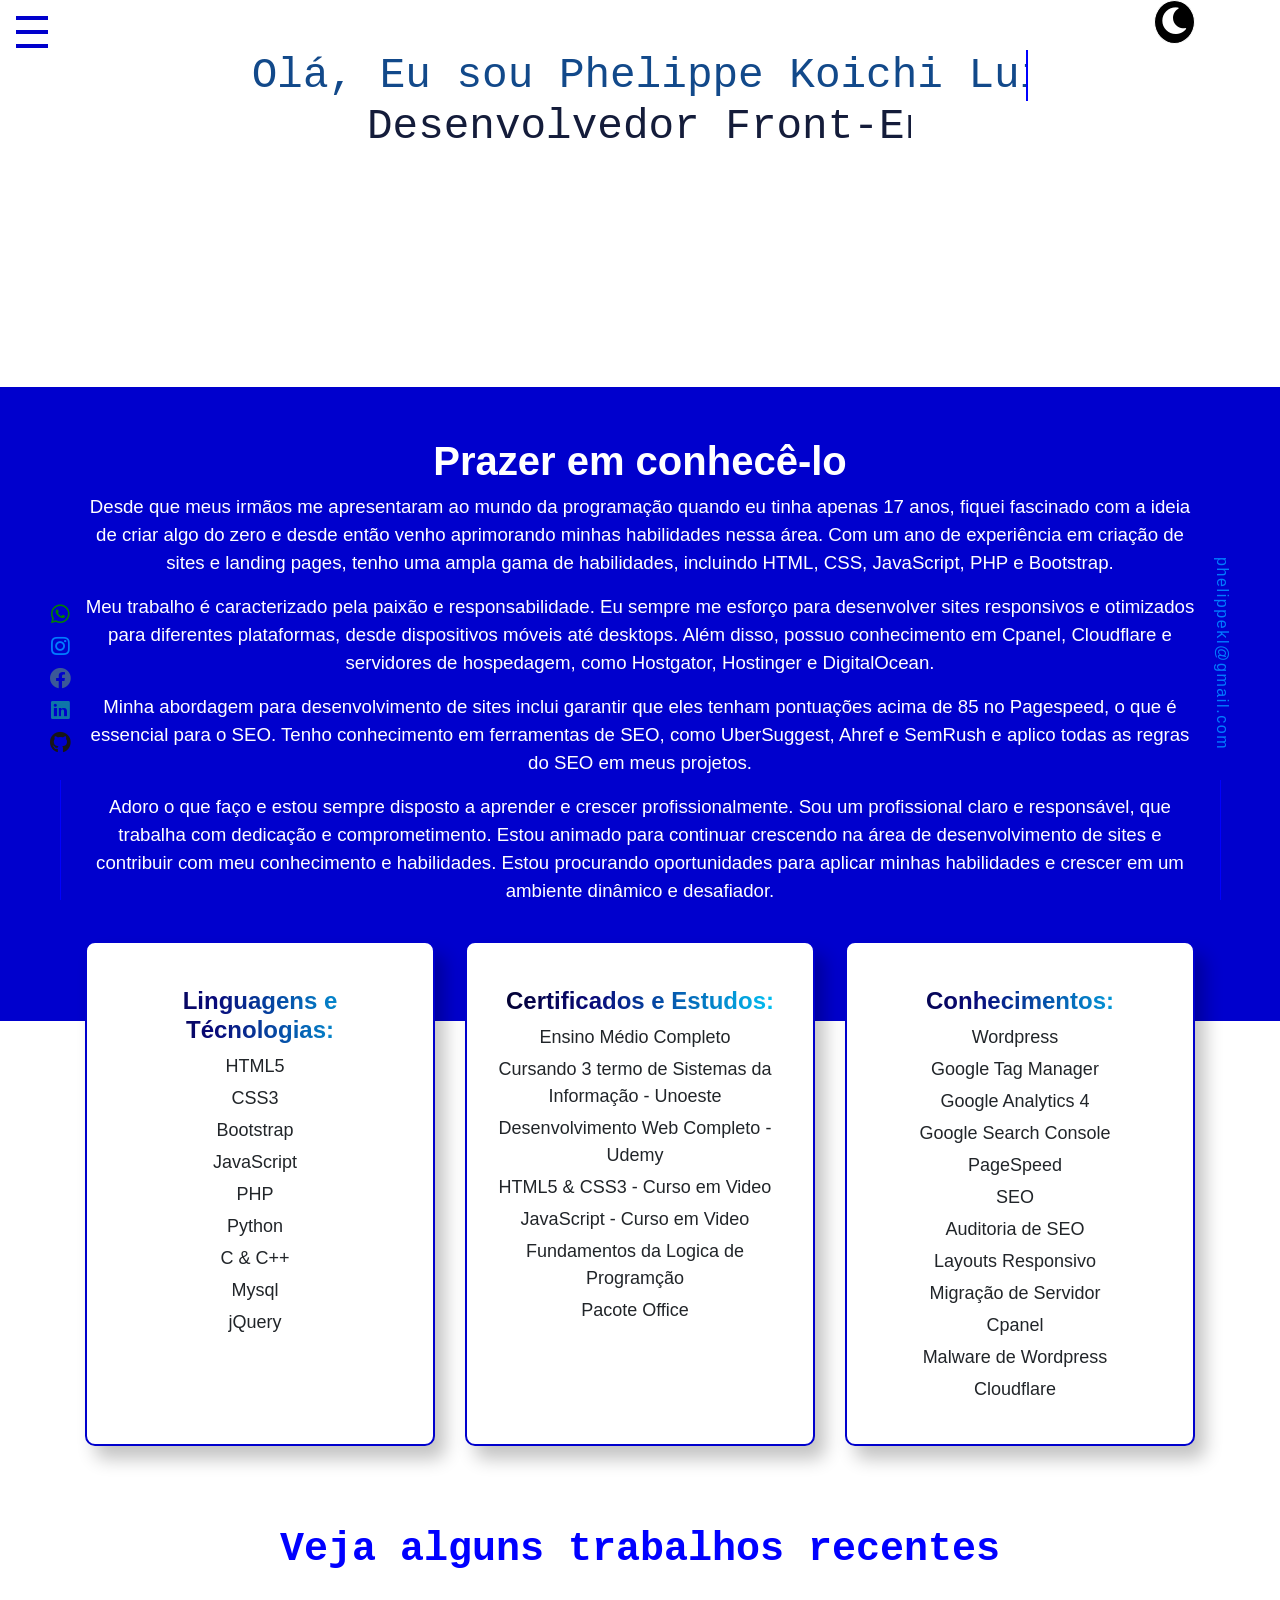
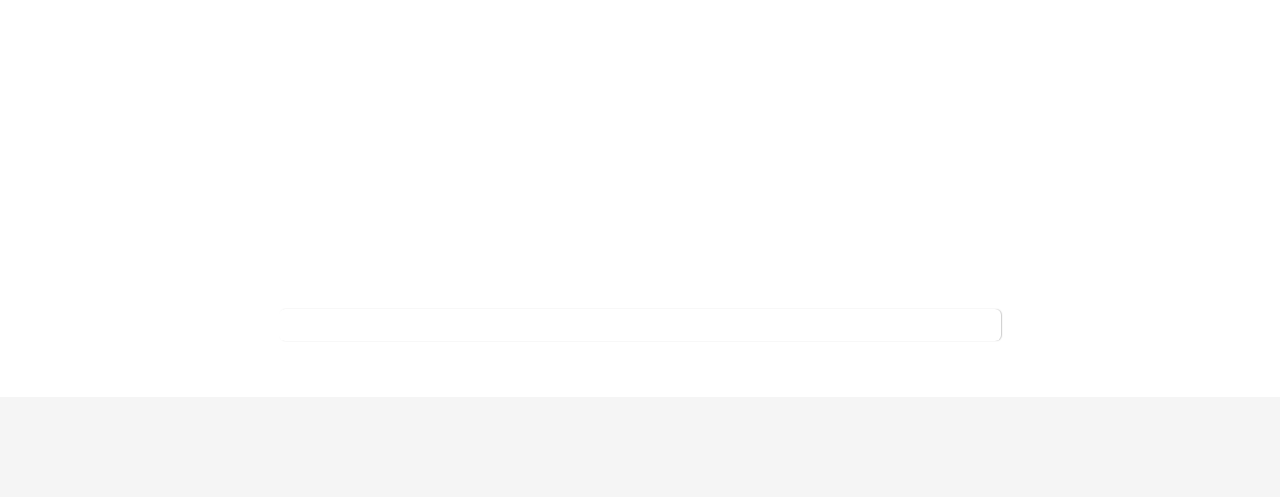
==== index.html @ 7093fbab "Update index.html" ====
<!DOCTYPE html>
<html lang="pt-br">
<head>

<!-- Google Tag Manager -->
<script>(function(w,d,s,l,i){w[l]=w[l]||[];w[l].push({'gtm.start':
new Date().getTime(),event:'gtm.js'});var f=d.getElementsByTagName(s)[0],
j=d.createElement(s),dl=l!='dataLayer'?'&l='+l:'';j.async=true;j.src=
'https://www.googletagmanager.com/gtm.js?id='+i+dl;f.parentNode.insertBefore(j,f);
})(window,document,'script','dataLayer','GTM-MFWNFBT');</script>
<!-- End Google Tag Manager -->
	
<meta charset="utf-8">
<meta http-equiv="X-UA-Compatible" content="IE=edge">
<meta name="viewport" content="width=device-width, initial-scale=1">
<meta name="theme-color" content="#000">
<meta name="msapplication-navbutton-color" content="#000">
<meta name="apple-mobile-web-app-capable" content="yes">
<meta name="apple-mobile-web-app-status-bar-style" content="black-translucent">
	



    <!-- The above 3 meta tags *must* come first in the head; any other head content must come *after* these tags -->
    <meta name="Phelippe Luisi " content="">

    <title>Phelippe Luisi - Dev Front End</title>

    <!-- Bootstrap CSS -->
    <link rel="stylesheet" href="https://stackpath.bootstrapcdn.com/bootstrap/4.5.2/css/bootstrap.min.css" integrity="sha384-JcKb8q3iqJ61gNV9KGb8thSsNjpSL0n8PARn9HuZOnIxN0hoP+VmmDGMN5t9UJ0Z" crossorigin="anonymous">

    
    <!-- CSS -->
	
    <link rel="stylesheet" type="text/css" href="/style.css">
    <link rel="stylesheet" href="https://use.fontawesome.com/releases/v5.3.1/css/all.css" integrity="sha384-mzrmE5qonljUremFsqc01SB46JvROS7bZs3IO2EmfFsd15uHvIt+Y8vEf7N7fWAU" crossorigin="anonymous">

    <link rel="stylesheet" href="https://fonts.google.com/specimen/Special+Elite?query=special+elite">

    <link href="https://unpkg.com/aos@2.3.1/dist/aos.css" rel="stylesheet">
    <script src="https://unpkg.com/aos@2.3.1/dist/aos.js"></script> 

	<style>
	.hubspot-link__container.sproket {
    color: red;
    }
    </style>
    
    
</head>

<body>
<!-- Google Tag Manager (noscript) -->
<noscript><iframe src="https://www.googletagmanager.com/ns.html?id=GTM-MFWNFBT"
height="0" width="0" style="display:none;visibility:hidden"></iframe></noscript>
<!-- End Google Tag Manager (noscript) -->
	
	
    <header>
		
		    <input type="checkbox" id="navcheck" role="button" title="menu">
			<label for="navcheck" aria-hidden="true" title="menu">
				<span class="burger">
					<span class="bar">
						<span class="visuallyhidden"></span>
					</span>
				</span>
			</label>
			<nav id="menu">
				<a href="#inicio">Início</a>
				<a href="#sobre">Sobre</a>
				<a href="#Portfolio">Portfólio</a>
				<a href="#contato">Contato</a>
			</nav>

		
		
		<div class="cta-fixo-left d-block esconde-mobile">
        <ul class="icones-fixo-left esconde-mobile">
          <li><a href="https://api.whatsapp.com/send/?phone=5518991172271&text=Ol%C3%A1%2C+tenho+interesse+em+saber+mais+sobre+o+seu+servi%C3%A7o.&type=phone_number&app_absent=0" target="_blank"><i class="fab fa-whatsapp i-wpp"></i></a></li>
          <li> <a href="https://www.instagram.com/phelippeluisi/?hl=bg" target="_blank"><i class="fab fa-instagram i-instagram"></i></a> </li>
          <li> <a href="https://www.facebook.com/phelippe.luisi?comment_id=Y29tbWVudDoxNTcwODMyMDE2MzMyNjEyXzE1NzQ3NTE1MDI2MDczMzA%3D&__tn__=R*F" target="_blank"><i class="fab fa-facebook i-facebook"></i></a> </li>
          <li> <a href="https://www.linkedin.com/in/phelippe-k-luisi-5303591b9/" target="_blank" ><i class="fab fa-linkedin i-linkedin "></i></a> </li>
          <li> <a href="https://github.com/PhelippeLuisi" target="_blank"><i class="fab fa-github i-github"></i></a> </li>
        </ul>
      </div>
  
      <div orientation="right" class="email-right esconde-mobile">
        <div class="email-right-fixo esconde-mobile">
          <a href="mailto:phelippekl@gmail.com/">phelippekl@gmail.com</a>
        </div>
      </div> 
  
  
      <div class="container">
        <button onclick="darkMode()" class="esconde-1 botao-dark"> <i class="fas fa-moon"></i></button>
        <button onclick="darkMode()" class="esconde-2 botao-white"> <i class="fas fa-sun"></i></button>
      </div>
      <script>
        function darkMode() {
          var element = document.body;
          element.classList.toggle("dark-mode");
        }
      </script>         
    </header>

    <div class="container-fluid bg-white-phelippe" id="inicio">
        <div class="container">
          <div class="row">
            <div class="col-md-12 col-12" data-aos="fade-left">
              <h1 class="line typing-animation">Olá, Eu sou <br class="d-block d-md-none d-lg-none d-xl-none "> Phelippe Koichi Luisi</h1> 
              <h1 class="line2 typing-animation2">Desenvolvedor Front-End</h1>
  
              <img src="http://phelippeluisi.epizy.com/wp-content/themes/portfolio/img/perfil.jpg" class="img-fluid centraliza perfil" alt="">
  
              <img src="http://phelippeluisi.epizy.com/wp-content/themes/portfolio/img/giphy2.gif" class="img-fluid centraliza esconde-1" alt="">
  
              <div class="centraliza"><img src="http://phelippeluisi.epizy.com/wp-content/uploads/2023/03/Camada-1.gif" class="img-fluid centraliza esconde-2 img-gif2" alt=""></div>
            </div>
          </div>
        </div>
      </div>
  
      
  
  
  
      <div class="container-fluid bg-sobre-mim" >
        <div class="container">
          <div class="row">
            <div class="col-md-12 col-12 centraliza" data-aos="fade-right">
              <h2 id="sobre">Prazer em conhecê-lo</h2>
  
            <!--<p>Comecei a me interessar pelo mundo dmargin-bottom-30a programação quando tinha apenas 17 anos, graças à influência dos meus irmãos. Desde então, venho aprimorando minhas habilidades e agora tenho um ano de experiência na criação de sites e landing pages.</p>
  
              <p>Minhas habilidades para desenvolver sites incluem HTML, CSS, JavaScript, PHP e Bootstrap, e meu trabalho é caracterizado pela paixão e responsabilidade. Sempre me esforço para desenvolver sites com responsividade para diversas plataformas, desde dispositivos móveis até desktops.</p>
  
              <p>Adoro o que faço e estou sempre disposto a aprender e crescer profissionalmente. Sou um profissional claro e responsável, que trabalha com dedicação e comprometimento. Estou animado para continuar crescendo na área de desenvolvimento de sites e contribuir com meu conhecimento e habilidades.</p> -->
  
              <p>Desde que meus irmãos me apresentaram ao mundo da programação quando eu tinha apenas 17 anos, fiquei fascinado com a ideia de criar algo do zero e desde então venho aprimorando minhas habilidades nessa área. Com um ano de experiência em criação de sites e landing pages, tenho uma ampla gama de habilidades, incluindo HTML, CSS, JavaScript, PHP e Bootstrap.
              </p>
  
              <p>Meu trabalho é caracterizado pela paixão e responsabilidade. Eu sempre me esforço para desenvolver sites responsivos e otimizados para diferentes plataformas, desde dispositivos móveis até desktops. Além disso, possuo conhecimento em Cpanel, Cloudflare e servidores de hospedagem, como Hostgator, Hostinger e DigitalOcean.</p>
  
              <p>Minha abordagem para desenvolvimento de sites inclui garantir que eles tenham pontuações acima de 85 no Pagespeed, o que é essencial para o SEO. Tenho conhecimento em ferramentas de SEO, como UberSuggest, Ahref e SemRush e aplico todas as regras do SEO em meus projetos.</p>
  
              <p>Adoro o que faço e estou sempre disposto a aprender e crescer profissionalmente. Sou um profissional claro e responsável, que trabalha com dedicação e comprometimento. Estou animado para continuar crescendo na área de desenvolvimento de sites e contribuir com meu conhecimento e habilidades. Estou procurando oportunidades para aplicar minhas habilidades e crescer em um ambiente dinâmico e desafiador.</p>
            </div>
          </div>
        </div>
      </div>
  
      <div class="container-fluid" style="margin-top: -80px;">
        <div class="container">
          <div class="row">
  
            
            <div class="col-lg-4 col-12 margin-bottom-30">
              <div class="borda-especialidades centraliza" data-aos="fade-right">
  
                <img src="http://phelippeluisi.epizy.com/wp-content/themes/portfolio/img/icone-programcao.png" class="img-fluid" alt="">
  
                <h4>Linguagens e Técnologias:</h4>
  
                <ul>
                  <li>HTML5</li>
                  <li>CSS3</li>
                  <li>Bootstrap</li>
                  <li>JavaScript </li>
                  <li>PHP</li>
                  <li>Python</li>
                  <li>C & C++</li>
                  <li>Mysql </li>
                  <li>jQuery</li>
                </ul>
              </div>
            </div>
  
            <div class="col-lg-4 col-12  margin-bottom-30">
              <div class="borda-especialidades centraliza" data-aos="fade-down">
  
                <img src="http://phelippeluisi.epizy.com/wp-content/themes/portfolio/img/diploma.png" class="img-fluid" alt="">
  
                <h4>Certificados e Estudos:</h4>
  
                <ul>
                  <li>Ensino Médio Completo</li>
                  <li>Cursando 3 termo de Sistemas da Informação - Unoeste</li>
                  <li>Desenvolvimento Web Completo - Udemy </li>
                  <li>HTML5 & CSS3 - Curso em Video</li>
                  <li>JavaScript - Curso em Video</li>
                  <li>Fundamentos da Logica de Programção</li>
                  <li>Pacote Office</li>
                </ul>
              </div>
            </div>
  
            <div class="col-lg-4 col-12 margin-bottom-30">
              <div class="borda-especialidades centraliza" data-aos="fade-left">
  
                <img src="http://phelippeluisi.epizy.com/wp-content/themes/portfolio/img/icone-seo.png" class="img-fluid" alt="">
  
                <h4>Conhecimentos:</h4>
  
                <ul>
                  <li>Wordpress</li>
                  <li>Google Tag Manager</li>
                  <li>Google Analytics 4</li>
                  <li>Google Search Console</li>
                  <li>PageSpeed</li>
                  <li>SEO</li>
                  <li>Auditoria de SEO</li>
                  <li>Layouts Responsivo </li>
                  <li>Migração de Servidor</li>
                  <li>Cpanel</li>
                  <li>Malware de Wordpress</li>
                  <li>Cloudflare</li>
                </ul>
              </div>
            </div>
  
          </div>
        </div>
      </div>
  
      <div class="container-fluid bg-portifolio" style="margin-top: 80px;">
        <div class="container">
          <div class="row bg-portifolio-img" data-aos="fade-left">
            <div class="col-md-12 col-12">
              <h2 data-aos="fade-down" id="Portfolio">Veja alguns trabalhos recentes</h2>
            </div>
  
           <div class="col-lg-4 col-12">
              <a href="https://clinicagadugivacinacao.com.br/" target="__blank"><img src="http://phelippeluisi.epizy.com/wp-content/themes/portfolio/img/site-gadugi.png" class="img-fluid centraliza img1" alt=""></a>
            </div> 
  
            <div class="col-lg-4 col-12">
              <a href="https://homologacao.dracarolinabonini.com.br/" target="_blank"><img src="http://phelippeluisi.epizy.com/wp-content/themes/portfolio/img/dra-carolina.png" class="img-fluid centraliza img2" alt=""></a>
            </div>
  
            <div class="col-lg-4 col-12">
              <a href="http://catarata.olhosnovaandradina.com.br/" target="_blank"><img src="http://phelippeluisi.epizy.com/wp-content/themes/portfolio/img/dr-daniel.png" class="img-fluid centraliza img3" alt=""></a>
            </div>
  
            <div class="col-lg-4 col-12">
              <a href="http://drmatheusvieira.com.br/" target="_blank"><img src="http://phelippeluisi.epizy.com/wp-content/themes/portfolio/img/dr-matheus.png" class="img-fluid centraliza img4" alt=""></a>
            </div>
  
            <div class="col-lg-4 col-12">
              <a href="https://lp.drraelmatimoto.com.br/" target="_blank"><img src="http://phelippeluisi.epizy.com/wp-content/themes/portfolio/img/lp-dr-rael.png" class="img-fluid centraliza img5" alt=""></a>
            </div>
  
            <div class="col-lg-4 col-12">
              <a href="https://ansiedade.artesasdaalma.med.br/" target="_blank"><img src="http://phelippeluisi.epizy.com/wp-content/themes/portfolio/img/ansiedade-lp.png" class="img-fluid centraliza img6" alt=""></a>
            </div>
  
            <div class="col-lg-4 col-12">
              <a href="https://legcare.com.br/" target="_blank"><img src="http://phelippeluisi.epizy.com/wp-content/themes/portfolio/img/legcare.png" class="img-fluid centraliza img7" alt=""></a>
            </div>
  
            <div class="col-lg-4 col-12">
              <a href="https://drnicollas.com/" target="_blank"><img src="http://phelippeluisi.epizy.com/wp-content/themes/portfolio/img/dr-nicollas.png" class="img-fluid centraliza img8" alt=""></a>
            </div>
  
            <div class="col-lg-4 col-12">
              <a href="https://wta3.com.br/" target="_blank"><img src="http://phelippeluisi.epizy.com/wp-content/themes/portfolio/img/wta3-pagina-sp.png" class="img-fluid centraliza img8" alt=""></a>
            </div>
  
          </div>
        </div>
      </div>
  
      <div class="container-fluid bg-formulario">
        <div class="container-lg">
          <div class="row">
  
            <div class="col-md-12 col-12 centraliza" data-aos="fade-down">
              <h2 id="contato">Ficou interessado? <br> Entre em Contato Comigo</h2>
            </div>
  
            <div class="col-md-12 col-12">
        
                <div class="formularioContato" id="contato">
                
                 <!-- <form action="#" method="post" enctype="multipart/form-data" data-aos="fade-right">
                      <label>
                          <span><i class="icon icon-user-1"></i> Nome</span>
                          <input type="text" name="nome" required="">
                      </label>
                      
                      <label>
                          <span><i class="icon icon-email"></i> E-mail</span>
                          <input type="text" name="email" class="fade_8S">
                      </label>
                      <label>
                          <span><i class="icon icon-flag"></i> Assunto</span>
                          <input type="text" name="assunto" required="">
                      </label>
                      
                      <label>
                          <span><i class="icon icon-comment"></i> Mensagem</span>
                           <textarea name="mensagem" rows="3" required=""></textarea> 
                      </label>
                     
                      <input type="hidden" name="acao" value="enviar" />
                      <button class="btn-envia" title="Enviar"><b class="icon icon-paper-plane-o"> <a href="/web/obrigado.html" style="color: white;text-decoration: none;">Enviar</a></b></button>
                  
                  </form> -->
  
                      <script charset="utf-8" type="text/javascript" src="//js.hsforms.net/forms/embed/v2.js"></script>
                      <script>
                        hbspt.forms.create({
                          region: "na1",
                          portalId: "24368531",
                          formId: "3f8349c0-5444-46e2-b7a1-69a9192b1aa2"
                        });
                      </script>
              </div><!--Formulario Contato-->
            </div>
  
          </div>
        </div>
      </div>

      <footer>
        <div class="container-fluid bg-rodape">
          <div class="container">
            <div class="row" data-aos="fade-down"> 
  
              <div class="col-mdlg-12 col-12 centraliza">
                <img src="http://phelippeluisi.epizy.com/wp-content/themes/portfolio/img/programador.png" class="img-fluid" alt="">
  
                <hr>
              </div>
  
              <div class="col-lg-6 col-12">
                <h4>© Phelippe Koichi Luisi</h4>
              </div>
  
              <div class="col-lg-6 col-12">
                <a href="https://api.whatsapp.com/send/?phone=5518991172271&text=Ol%C3%A1%2C+tenho+interesse+em+saber+mais+sobre+o+seu+servi%C3%A7o.&type=phone_number&app_absent=0" class="" target="_blank"><i class="fab fa-whatsapp i-wpp"></i></a>
                <a href="https://www.instagram.com/phelippeluisi/?hl=bg" target="_blank"><i class="fab fa-instagram i-insta"></i></a>
               <a href="https://www.facebook.com/phelippe.luisi?comment_id=Y29tbWVudDoxNTcwODMyMDE2MzMyNjEyXzE1NzQ3NTE1MDI2MDczMzA%3D&__tn__=R*F" target="_blank"><i class="fab fa-facebook i-facebook"></i></a>		
                  <a href="https://www.linkedin.com/in/phelippe-k-luisi-5303591b9/" target="_blank" ><i class="fab fa-linkedin i-linkedin"></i></a>
                <a href="https://github.com/PhelippeLuisi" target="_blank"><i class="fab fa-github i-github"></i></a>
                <a href="mailto:phelippekl@gmail.com" target="_blank"><i class="fa fa-envelope i-email"></i></a>
              </div>
  
            </div>
          </div>
        </div>
      </footer>
  
  
      <script>
        AOS.init({
        duration: 1800
        });
      </script>
      
  
    <!-- JavaScript (Opcional) -->
    <!-- jQuery primeiro, depois Popper.js, depois Bootstrap JS -->
    <script
      src="https://code.jquery.com/jquery-3.3.1.slim.min.js"
      integrity="sha384-q8i/X+965DzO0rT7abK41JStQIAqVgRVzpbzo5smXKp4YfRvH+8abtTE1Pi6jizo"
      crossorigin="anonymous"
    ></script>
    <script
      src="https://cdnjs.cloudflare.com/ajax/libs/popper.js/1.14.3/umd/popper.min.js"
      integrity="sha384-ZMP7rVo3mIykV+2+9J3UJ46jBk  0WLaUAdn689aCwoqbBJiSnjAK/l8WvCWPIPm49"
      crossorigin="anonymous"
    ></script>
    <script
      src="https://stackpath.bootstrapcdn.com/bootstrap/4.1.3/js/bootstrap.min.js"
      integrity="sha384-ChfqqxuZUCnJSK3+MXmPNIyE6ZbWh2IMqE241rYiqJxyMiZ6OW/JmZQ5stwEULTy"
      crossorigin="anonymous"
    ></script>
  
  </body>
  </html>
---- style.css ----
img[src*="https://cdn.000webhost.com/000webhost/logo/footer-powered-by-000webhost-white2.png"]{display: none; visibility: hidden;}

.hubspot-link{
	display: none;
}

.i-wpp
{
	color: green;
}

.i-email
{
	color: #db4a39;
}

.i-insta
{
	color: 	#E1306C;
}

.i-facebook
{
	color: #3b5998;
}

.i-linkedin
{
	color: #0e76a8;
}

.i-github
{
	color:  #171515; 
}


html
{
    scroll-behavior: smooth;
	overflow-x: hidden;

}

html body
{
    scroll-behavior: smooth;
    overflow-x: hidden;
}


body::-webkit-scrollbar {
  width: 12px;
  height: 1px;              
}

body::-webkit-scrollbar-track {
  background: transparent;        
}

body::-webkit-scrollbar-thumb {
  background-color: #0000ff;    
  border-radius: 20px;       
  border: 3px solid #0000ff;  
  height: 10px;
}

.bg-white-phelippe
{
    padding-top: 50px;
}

.line
{

    color: #12498a;
    font-family: "Special Elite", monospace;
    font-size: 32pt;
    text-align: center;
    margin: 0 auto;
    border-right: 2px solid #0000ff;
    white-space: nowrap;
    overflow: hidden;
}

.typing-animation{
    animation: blinkCursor 500ms steps(40) infinite normal, typing 4s steps(40) 1s normal both;
}

@keyframes typing{
    from{
        width: 0%;
    }

    to{
        width: 18.2em;
    }
}

@keyframes blinkCursor{
    from{
        border-right-color: red;
    }

    to{
        border-right-color: #0000ff;
    }

}

.line2
{
    color: #141c3a;
    font-family: "Special Elite", monospace;
    font-size: 32pt;
    border-right: 2px solid white;
    text-align: center;
    margin: 0 auto;
    white-space: nowrap;
    overflow: hidden;
}

.typing-animation2{
    animation: blinkCursor2 500ms steps(40) infinite normal, typing2 4s steps(40) 5.5s normal both;
}

@keyframes typing2{
    from{
        width: 0;
    }

    to{
        width: 12.8em;
    }
}

@keyframes blinkCursor2{
    from{
        border-right: 1px solid red; 
    }

    to{
        border-width: 1px;
        border-right: solid blue;
    }

}

.centraliza
{
    text-align: center;
    justify-content: center;
    display: block;
    margin: 0 auto;
}

.perfil
{
    border-radius: 150px;
    height: 210px;
    margin-top: 25px;
}

.bg-sobre-mim
{
    background-color: #0000CD	;
    padding-top: 50px;
    padding-bottom: 100px;
}

.bg-sobre-mim h2
{
    color: white;
    font-weight: bold;
    font-size: 30pt;
}

.bg-sobre-mim p
{
    color: white;
    font-size: 14pt;
}

.borda-especialidades
{
    border: 2px solid #0000CD;
    box-shadow: rgba(0, 0, 0, 0.24) 10px 13px 18px;
    padding: 20px;
    background-color: white;
    border-radius: 10px;
    height: 100%;
}

.borda-especialidades img
{
    width: 110px;
}

.borda-especialidades h4
{
    font-size: 18pt;
    font-weight: bold;
    background: rgb(2,0,36);
background: linear-gradient(90deg, rgba(2,0,36,1) 0%, rgba(9,9,121,1) 35%, rgba(0,212,255,1) 100%);
-webkit-background-clip: text;
-webkit-text-fill-color: transparent;

}   

.borda-especialidades ul
{
    list-style: none;
}

.borda-especialidades li
{
    margin-left: -50px;
    font-size: 18px;
    padding-bottom: 5px;
}

.bg-portifolio-img img
{
    border: 2px solid white;
    height: auto;  
    margin-top: 30px;
    border-radius: 10px;
    /*box-shadow: rgba(0, 0, 0, 0.24) 10px 13px 18px; */
    max-width: 100%;
} 

.bg-portifolio h2
{
    color: #0000ff;
    font-weight: bold;
    text-align: center;
    padding-bottom: 0px;
    font-size: 30pt;
    font-family: "Special Elite", monospace;

}

.cta-fixo-left {
    width: 40px;
    position: fixed;
    bottom: 0px;
    left: 40px;
    right: auto;
    z-index: 10;
    color: var(--light-slate);
}

.icones-fixo-left
{
    font-size: 16pt;
    display: flex;
    flex-direction: column;
    -webkit-box-align: center;
    align-items: center;
    margin: 0px;
    padding: 0px;
    list-style: none;
    padding-top: 120px;
}

.icones-fixo-left::after {
    content: "";
    display: block;
    width: 1px;
    height: 120px;
    margin: 0px auto;
    margin-top: 20px;
    background-color: blue;
}

.email-right-fixo {
    display: flex;
    flex-direction: column;
    -webkit-box-align: center;
    align-items: center;
    position: relative;
}

.email-right {
    width: 40px;
    position: fixed;
    bottom: 0px;
    left: auto;
    right: 40px;
    z-index: 10;
    color: var(--light-slate);
}

.email-right-fixo a {
    margin: 20px auto;
    padding: 10px;
    font-family: var(--font-mono);
    font-size: var(--fz-xxs);
    line-height: var(--fz-lg);
    letter-spacing: 0.1em;
    -webkit-writing-mode: vertical-rl;
    writing-mode: vertical-rl;
}

.email-right-fixo::after {
    content: "";
    display: block;
    width: 1px;
    height: 120px;
    margin: 0px auto;
    background-color: blue;
}


figure, figure img
{
    max-width: 100%;
    height: 250px;
    background-repeat: no-repeat;
    background-size: contain;
}

#fig1
{
    background-image: url(img/antes.png);
    max-width: 100%;
    height: 100%;
}

#fig1:hover
{
    background-image: url(img/depois.png);
    transition: 1.5S;
}

.btn-servicos
{
    width: 40%;
    border: 2px solid #0000ff;
    border-radius: 10px;
    background-color: white;
    color: #0000ff;
    padding: 12px;
    margin-top: 20px;
    font-size: 16pt;
    text-decoration: none;
}

.btn-servicos:hover
{
    color: white;
    text-decoration: none;
    transition: 1.5S;
    border: 2px solid #12498a;
    background-color: #0000ff;
}

#site2
{
    background-image: url(img/wta3-antes.png);
    width: 300px;
    height: 300px;
    background-size: cover;
}


#site2:hover
{
    background-image: url(img/wta3-depois.png);
    transition: 1.5S;
}

.bg-formulario
{
    padding-top: 40px;
    padding-bottom: 40px;
    margin-top: 40px;
    background-image: url(https://wallpapercave.com/wp/wp7420853.jpg);
    background-size: cover;
    background-repeat: no-repeat;
}


.bg-formulario h2
{
    color: white;
    font-weight: bold;
    text-align: center;
    padding-bottom: 60px;
    font-family: "Special Elite", monospace;
}

.formularioContato {
    justify-content: center;
    align-items: center;
    height: auto;
    margin: auto;
    padding: 1em;
    margin-bottom: 1em;
    border-radius: 6px;
    background: #fff;
    box-shadow: 1px 0px 1.2px 0px #ccc;
    display: block;
    width: 65%;
}

.texto-formulario p {
  color: white;
  font-size: 18px;
}

.texto-formulario h2 {
  color: #a74344;
}

.texto-formulario span {
  padding-top: 100px;
  color: white;
}

/*.formularioContato:before {
  width: 0;
  height: 0;
  border: 15px solid transparent;
  border-bottom-color: #fff;
  content: "";
  position: absolute;
  left: 6%;
  top: -4.5%;
  margin-top: -4px;
  margin-left: 6px;
  z-index: 2;
} */

.formularioContato label {
  width: 100%;
  margin-bottom: 1.2em;
}

.formularioContato label span {
  width: 100%;
  float: right;
  color: black;
  font-weight: bold;
  font-family: "Special Elite", monospace;}

.formularioContato label input {
  font-size: 1em;
  color: #12498a;
  font-family: "Special Elite", monospace;  outline: none;
  border: 1.5px solid #12498a;
  border-radius: 4px;
  padding: 0.6em;
  transition: 0.3s;
  width: 80%;
}

.formularioContato label select {
  font-size: 1em;
  color: #555;
  border: 1px #dee5ed solid;
  border-radius: 4px;
  padding: 0.6em;
  outline: none;
  transition: 0.3s;
}

.formularioContato label textarea {
  font-size: 1em;
  color: #555;
  border: 1.5px solid #12498a;
  border-radius: 4px;
  padding: 0.6em;
  outline: none;
  transition: 0.3s;
  width: 80%;
}

.formularioContato button.btn-envia {
  background-color: rgb(37, 174, 230);
  width: 100%;
  display: block;
  margin: auto;
  cursor: pointer;
  border-radius: 4px;
  border: 0;
  padding: 0.8em 0em;
  color: #fff;
  font-size: 1.3em;
  font-family: "Special Elite", monospace;  text-align: center;
  transition: 0.3s;
}

.formularioContato button.btn-envia:hover {
  background-color: #333;
}

.formulario {
  height: 600px;
}

.bg-rodape
{
    background-color: whitesmoke;
    padding-top: 0px;
}

.bg-rodape hr
{
    background: black;
    height: 2px;
}

.bg-rodape i
{
    float: right;
    padding: 10px;
    font-size: 16pt;
}

.bg-rodape img
{
    padding-top: 20px;
    width: 20%;
}

/* Hover img ******************/

.img1:hover {
    -webkit-transition: -webkit-transform 0.5s ease;
    transition: transform 0.5s ease;
    -webkit-transform: scale(1.1);
    transform: scale(1.2);
  }

.img2:hover {
-webkit-transition: -webkit-transform 0.5s ease;
transition: transform 0.5s ease;
-webkit-transform: scale(1.1);
transform: scale(1.2);
}

.img3:hover {
-webkit-transition: -webkit-transform 0.5s ease;
transition: transform 0.5s ease;
-webkit-transform: scale(1.1);
transform: scale(1.2);
}

.img4:hover {
-webkit-transition: -webkit-transform 0.5s ease;
transition: transform 0.5s ease;
-webkit-transform: scale(1.1);
transform: scale(1.2);
}

.img5:hover {
-webkit-transition: -webkit-transform 0.5s ease;
transition: transform 0.5s ease;
-webkit-transform: scale(1.1);
transform: scale(1.2);
}

.img6:hover {
-webkit-transition: -webkit-transform 0.5s ease;
transition: transform 0.5s ease;
-webkit-transform: scale(1.1);
transform: scale(1.2);
}

.img7:hover {
-webkit-transition: -webkit-transform 0.5s ease;
transition: transform 0.5s ease;
-webkit-transform: scale(1.1);
transform: scale(1.2);
}

.img8:hover {
-webkit-transition: -webkit-transform 0.5s ease;
transition: transform 0.5s ease;
-webkit-transform: scale(1.1);
transform: scale(1.2);
}

/* ***************** Hover img final ******************/

/* *********************** Dark Mode************************* */


.dark-mode {
    background-color: black;
    transition: 3S;
}

  .dark-mode [id=navcheck]:checked + label .burger::before, [id=navcheck]:checked + label .burger::after  {
    width: 141.42%;
    background-color: white;
  }

  .dark-mode [id=navcheck]:checked + label .burger::after
  {
    background-color: white;
  }

  .dark-mode nav::before
  {
    background-color: black;
  }

  .dark-mode nav a:hover, nav a:focus {
    color: lime;
  }

  .dark-mode label .burger::before, label .burger .bar, label .burger::after {
    background: white;
  }

  .dark-mode label .burger .bar, label .burger::after {
    background: white;
  }

  .dark-mode label .burger::after
  {
    background: white;
  }

  .esconde-2
  {
    visibility: hidden;
    display: none;
  }

  .dark-mode .esconde-1
  {
    display: none;
  }

  .dark-mode .esconde-2
  {
    opacity: 1;
    display: unset;
    visibility: visible;
  }

  .dark-mode h1  {
    color: white	;
  }

  .dark-mode h2  {
    color: lime;
  }

  .dark-mode p  {
    color: white;
  }

  .dark-mode li  {
    color: black;
  }

  .dark-mode .bg-sobre-mim
  {
    background-color: black;
    transition: 3S;
  }

  .dark-mode .bg-rodape
  {
    background: black;
    color: white;
    transition: 3S;
  }

  .dark-mode .bg-rodape h4
  {
    color: white;
  }

  .dark-mode .bg-rodape hr
  {
    background-color: white;
  }

  .dark-mode .line2
  {
    color: lime;
    font-weight: bold;
    font-family: "Special Elite", monospace;
    font-size: 32pt;
    border-right: 2px solid white;
    text-align: center;
    margin: 0 auto;
    white-space: nowrap;
    overflow: hidden;
   }

   .dark-mode .bg-portifolio-img img
    {
        border: 1px solid lime;
        height: auto;  
        border-radius: 10px; 
        max-width: 100%;
    } 


    .dark-mode .i-noite
    {
        display: none;
    }

    .esconde-2
    {
        display: none;
    }

    .dark-mode .i-dia
    {
        display: unset;
    }

    .botao-dark
    {
        border: 1px solid white;
        border-radius: 50%;
        font-size: 20pt;
        background-color: black;
        color: white;
        transition: 2S;
        float: right;
    }

    .botao-white
    {
        border: 1px solid white;
        border-radius: 50%;
        font-size: 20pt;
        background-color: white;
        color: hsl(50, 85%, 55%);
        float: right;
        transition: 2S;
    }

    .botao-white i
    {
        transform: rotate(180deg);
    }

    .dark-mode .icones-fixo-left i
    {
        color: white;
    }

    .dark-mode .email-right-fixo a{
        color: white;
    }

    .dark-mode  .email-right-fixo::after {
        content: "";
        display: block;
        width: 1px;
        height: 120px;
        margin: 0px auto;
        background-color: white;
    }

    .dark-mode .icones-fixo-left::after {
        content: "";
        display: block;
        width: 1px;
        height: 120px;
        margin: 0px auto;
        margin-top: 20px;
        background-color: white;
    }

    .img-gif2{
        margin-top: 40px;
        margin-bottom: 40px;
    }    

	.dark-mode .formularioContato
	{
		background-color: black;
	}

.dark-mode label{
	color: white;
}

.formularioContato label span{


	color: red;
}

.hs-form-field span
{
	color: red;
	border: 1px solid red;
}

@media(min-width: 767.99px) and (max-width: 992px)
{
	.line {
		color: #12498a;
		font-family: "Special Elite", monospace;
		font-size: 30pt;
		text-align: center;
		margin: 0 auto;
		border-right: 2px solid #0000ff;
		white-space: nowrap;
		overflow: hidden;
	}
}

@media(min-width: 551px) and (max-width: 767.99px)
{
	.line {
    	font-size: 28pt;
	}

	@keyframes typing{
		from{
			width: 0%;
		}

		to{
			width: 85%;
		}
	}

	@keyframes blinkCursor{
		from{
			border-right-color: red;
		}

		to{
			border-right-color: #0000ff;
		}

	}	

	.line2 {
    font-size: 26pt;
	}
}

@media(min-width: 460px) and (max-width: 550.99px)
{
	.line {
    	font-size: 25pt;
	}

	@keyframes typing{
		from{
			width: 0%;
		}

		to{
			width: 100%;
		}
	}

	@keyframes blinkCursor{
		from{
			border-right-color: transparent;
		}

		to{
			border-right-color: transparent;
		}

	}	

	.line2 {
    font-size: 23pt;
	}
}

@media(min-width: 380px) and (max-width: 459.99px)
{
	.line {
    	font-size: 21pt;
	}

	.bg-portifolio h2 {
		color: #0000ff;
		font-weight: bold;
		text-align: center;
		padding-bottom: 0px;
		font-size: 24pt;
		font-family: "Special Elite", monospace;
	}

.bg-sobre-mim h2 {
    color: white;
    font-weight: bold;
    font-size: 23pt;
}

	.bg-portifolio h2 {
		color: #0000ff;
		font-weight: bold;
		text-align: center;
		padding-bottom: 0px;
		font-size: 24pt;
		font-family: "Special Elite", monospace;
	}

	@keyframes typing{
		from{
			width: 0%;
		}

		to{
			width: 100%;
		}
	}

	@keyframes blinkCursor{
		from{
			border-right-color: transparent;
		}

		to{
			border-right-color: transparent;
		}

	}	
	.perfil {
    border-radius: 150px;
    height: 165px;
    margin-top: 25px;
}

	.line2 {
    font-size: 19pt;
	}

	@keyframes typing2{
    from{
        width: 0;
    }

    to{
        width: 100%;
    }
}

}

@media(min-width: 330px) and (max-width: 379.99px)
{
	.line {
    	font-size: 23px;
	}

	@keyframes typing{
		from{
			width: 0%;
		}

		to{
			width: 100%;
		}
	}

	@keyframes blinkCursor{
		from{
			border-right-color: transparent;
		}

		to{
			border-right-color: transparent;
		}

	}	

	.line2 {
    font-size: 20px;
	}
	
	.bg-sobre-mim h2 {
    color: white;
    font-weight: bold;
    font-size: 21pt;
	}
	
	.bg-portifolio h2 {
    color: #0000ff;
    font-weight: bold;
    text-align: center;
    padding-bottom: 0px;
    font-size: 22pt;
    font-family: "Special Elite", monospace;
	}
	
	.perfil {
    border-radius: 150px;
    height: 161px;
    margin-top: 25px;
}

	@keyframes typing2{
    from{
        width: 0;
    }

    to{
        width: 100%;
    }
}

}

@media(min-width: 0px) and (max-width: 329.99px)
{
	.line {
    	font-size: 19px;
	}

	@keyframes typing{
		from{
			width: 0%;
		}

		to{
			width: 100%;
		}
	}

	@keyframes blinkCursor{
		from{
			border-right-color: transparent;
		}

		to{
			border-right-color: transparent;
		}

	}	
	
	.line2 {
    font-size: 18px;
	}
	
	.perfil {
		border-radius: 150px;
		height: 140px;
		margin-top: 25px;
	}
	
		.bg-sobre-mim h2 {
    color: white;
    font-weight: bold;
    font-size: 19pt;
	}
	
	.bg-portifolio h2 {
    color: #0000ff;
    font-weight: bold;
    text-align: center;
    padding-bottom: 0px;
    font-size: 22pt;
    font-family: "Special Elite", monospace;
	}
	
		@keyframes typing2{
    from{
        width: 0;
    }

    to{
        width: 100%;
    }
}
}



@media(max-width: 768px)
    {
       /* .line
        {
            font-size: 22px;
        }

        .typing-animation{
            animation: blinkCursor 500ms steps(40) infinite normal, typing 4s steps(40) 1s normal both;
        }



        .line2
        {
          
            font-size: 20px;

        } */



		.formularioContato {
		justify-content: center;
		align-items: center;
		height: auto;
		margin: auto;
		padding: 1em;
		margin-bottom: 1em;
		border-radius: 6px;
		background: #fff;
		box-shadow: 1px 0px 1.2px 0px #ccc;
		display: block;
		width: 100%;
	}
		
		.dark-mode .line2
		  {
			color: lime;
			font-weight: bold;
			font-family: "Special Elite", monospace;
			font-size: 21px;
			border-right: 2px solid white;
			text-align: center;
			margin: 0 auto;
			white-space: nowrap;
			overflow: hidden;
		   }
		
		.formularioContato label input {
  font-size: 1em;
  color: #12498a;
  font-family: "Special Elite", monospace;  outline: none;
  border: 1.5px solid #12498a;
  border-radius: 4px;
  padding: 0.6em;
  transition: 0.3s;
  width: 80%;
}

.formularioContato label select {
  font-size: 1em;
  color: #555;
  border: 1px #dee5ed solid;
  border-radius: 4px;
  padding: 0.6em;
  outline: none;
  transition: 0.3s;
}

.formularioContato label textarea {
  font-size: 1em;
  color: #555;
  border: 1.5px solid #12498a;
  border-radius: 4px;
  padding: 0.6em;
  outline: none;
  transition: 0.3s;
  max-width: 100%;
}
		
		.bg-rodape img {
    padding-top: 20px;
    width: 40%;
}
		
		.margin-bottom-30
		{
			margin-bottom: 30px;
		}
		
		.esconde-mobile
		{
			display: none;
		}
    }


    /* -------------- menu ------------------- */

  
    input {
      position: fixed;
      opacity: 0;
    }
    
    label {
      position: absolute;
      margin: 0;
      padding: 0;
      border: none;
      outline: none;
      background: none;
      cursor: pointer;
    }
    label::before {
      position: fixed;
      z-index: 1;
      top: 0;
      left: 0;
      right: 0;
      bottom: 0;
      background-color: rgba(10, 38, 57, 0.75);
      content: "";
      opacity: 0;
      pointer-events: none;
      transition: opacity 0.5s cubic-bezier(0.19, 1, 0.22, 1);
    }
    label .burger {
      position: fixed;
      top: 1em;
      left: 1em;
      z-index: 3;
      width: 2em;
      height: 2em;
      margin: 0;
      padding: 0;
      transition: opacity 0.5s cubic-bezier(0.19, 1, 0.22, 1);
    }
    label .burger::before,
    label .burger .bar, label .burger::after {
      position: absolute;
      left: 0;
      display: block;
      width: 100%;
      height: 12%;
      background: #0000CD;
      content: "";
      transition: all 0.5s cubic-bezier(0.19, 1, 0.22, 1);
    }
    label .burger .bar {
      top: 44%;
    }
    label .burger::before {
      top: 0;
      transform-origin: top left;
    }
    label .burger::after {
      bottom: 0;
      transform-origin: bottom left;
    }
    
    input:focus + label .burger,
    label:hover .burger {
      opacity: 0.75;
    }
    
    nav {
      position: fixed;
      top: 0;
      left: 0;
      bottom: 0;
      z-index: 2;
      display: flex;
      flex-flow: column nowrap;
      justify-content: center;
      align-items: flex-start;
      transform: translate3d(0, 0, 0);
      /* material acceleration */
      transform: translateX(-100%);
      will-change: transform;
      transition: transform 0.5s cubic-bezier(0.19, 1, 0.22, 1);
    }
    nav::before {
      position: absolute;
      top: 0;
      bottom: 0;
      left: 0;
      z-index: -1;
      width: 25em;
      background: #0000ff;
      content: "";
      transform: skewX(15deg) translateX(-100%);
      transform-origin: bottom left;
      will-change: transform;
      transition: transform 0.5s cubic-bezier(0.19, 1, 0.22, 1);
    }
    @media (min-width: 40em) {
      nav::before {
        width: 40em;
      }
    }
    nav a {
      margin: 0.5em 0;
      padding: 0.2em 2em;
      font-size: 1.5em;
      color: white;
      text-decoration: none;
      font-weight: 500;
      transform: translateX(-100%);
      transition: color 0.15s, transform 0.5s;
      transition-timing-function: cubic-bezier(0.19, 1, 0.22, 1);
    }
    nav a:nth-child(1) {
      transition-delay: 0s, 100ms;
    }
    nav a:nth-child(2) {
      transition-delay: 0s, 150ms;
    }
    nav a:nth-child(3) {
      transition-delay: 0s, 200ms;
    }
    nav a:nth-child(4) {
      transition-delay: 0s, 250ms;
    }
    nav a:nth-child(5) {
      transition-delay: 0s, 300ms;
    }
    nav a:nth-child(6) {
      transition-delay: 0s, 350ms;
    }
    nav a:hover, nav a:focus {
      color: black;
    }
    
    main {
      overflow: hidden;
    }
    main .content {
      transform: translate3d(0, 0, 0);
      /* material acceleration */
      will-change: transform, filter;
      transition: all 0.5s cubic-bezier(0.19, 1, 0.22, 1);
    }
    
    [id=navcheck]:checked + label::before {
      opacity: 1;
      pointer-events: auto;
    }
    [id=navcheck]:checked + label .burger::before, [id=navcheck]:checked + label .burger::after {
      width: 141.42%;
      background-color: white;
    }

    [id=navcheck]:checked + label .burger::before {
      transform: rotate(45deg) translateY(-50%);
    }
    [id=navcheck]:checked + label .burger::after {
      transform: rotate(-45deg) translateY(50%);
    }
    [id=navcheck]:checked + label .burger .bar {
      transform: scale(0.1);
    }
    [id=navcheck]:checked ~ nav {
      transform: translateX(0);
    }
    [id=navcheck]:checked ~ nav::before {
      transform: skewX(15deg) translateX(0);
    }
    [id=navcheck]:checked ~ nav a {
      transform: translateX(0);
    }
    [id=navcheck]:checked ~ main .content {
      transform: translateX(3em);
      transform-origin: left center;
      filter: blur(2px);
    }
    
    /* helper */
    .visuallyhidden {
      border: 0;
      clip: rect(0 0 0 0);
      height: 1px;
      margin: -1px;
      overflow: hidden;
      padding: 0;
      position: absolute;
      width: 1px;
    }
    
      /*background: #444;*/

    
    article {
      width: 80%;
      margin: 0 auto;
      font-size: 1.3em;
    }
    @media (min-width: 60em) {
      article {
        width: 50%;
      }
    }

        /* -------------- Fim menu ------------------- */
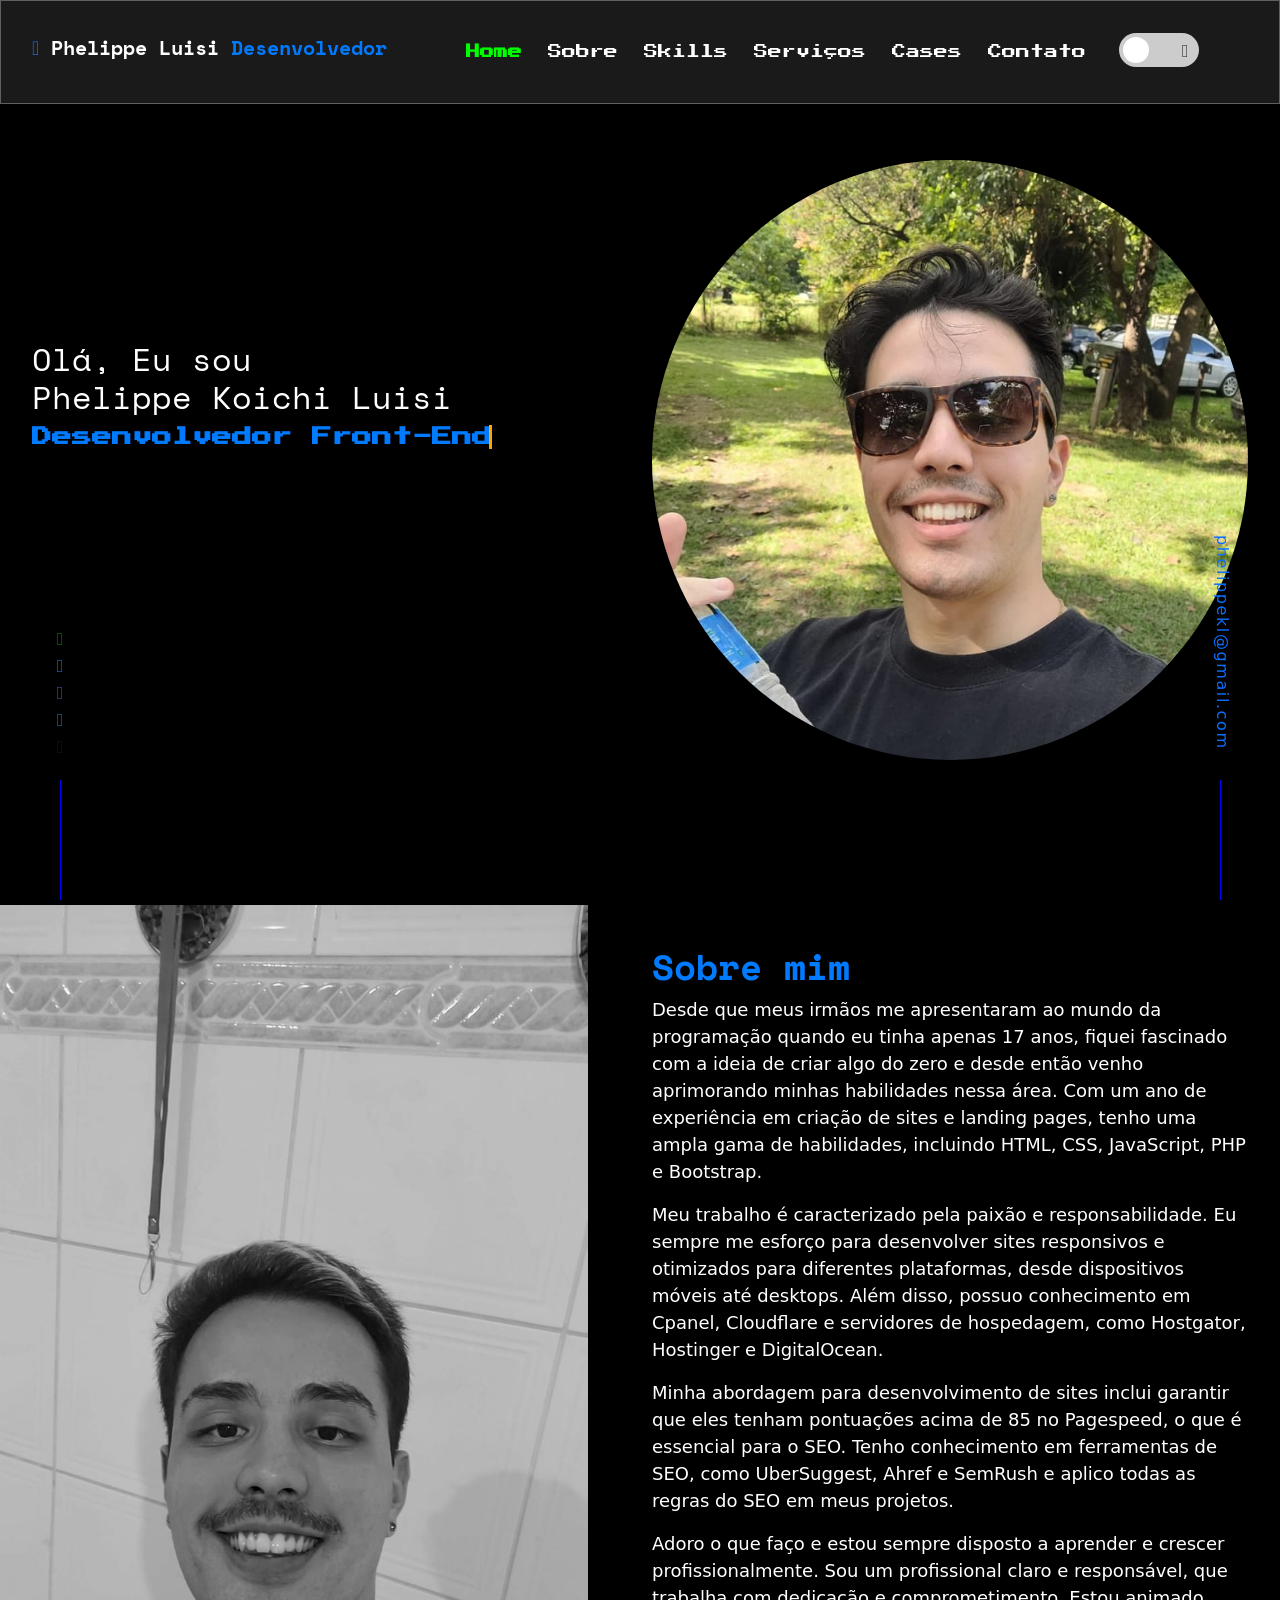
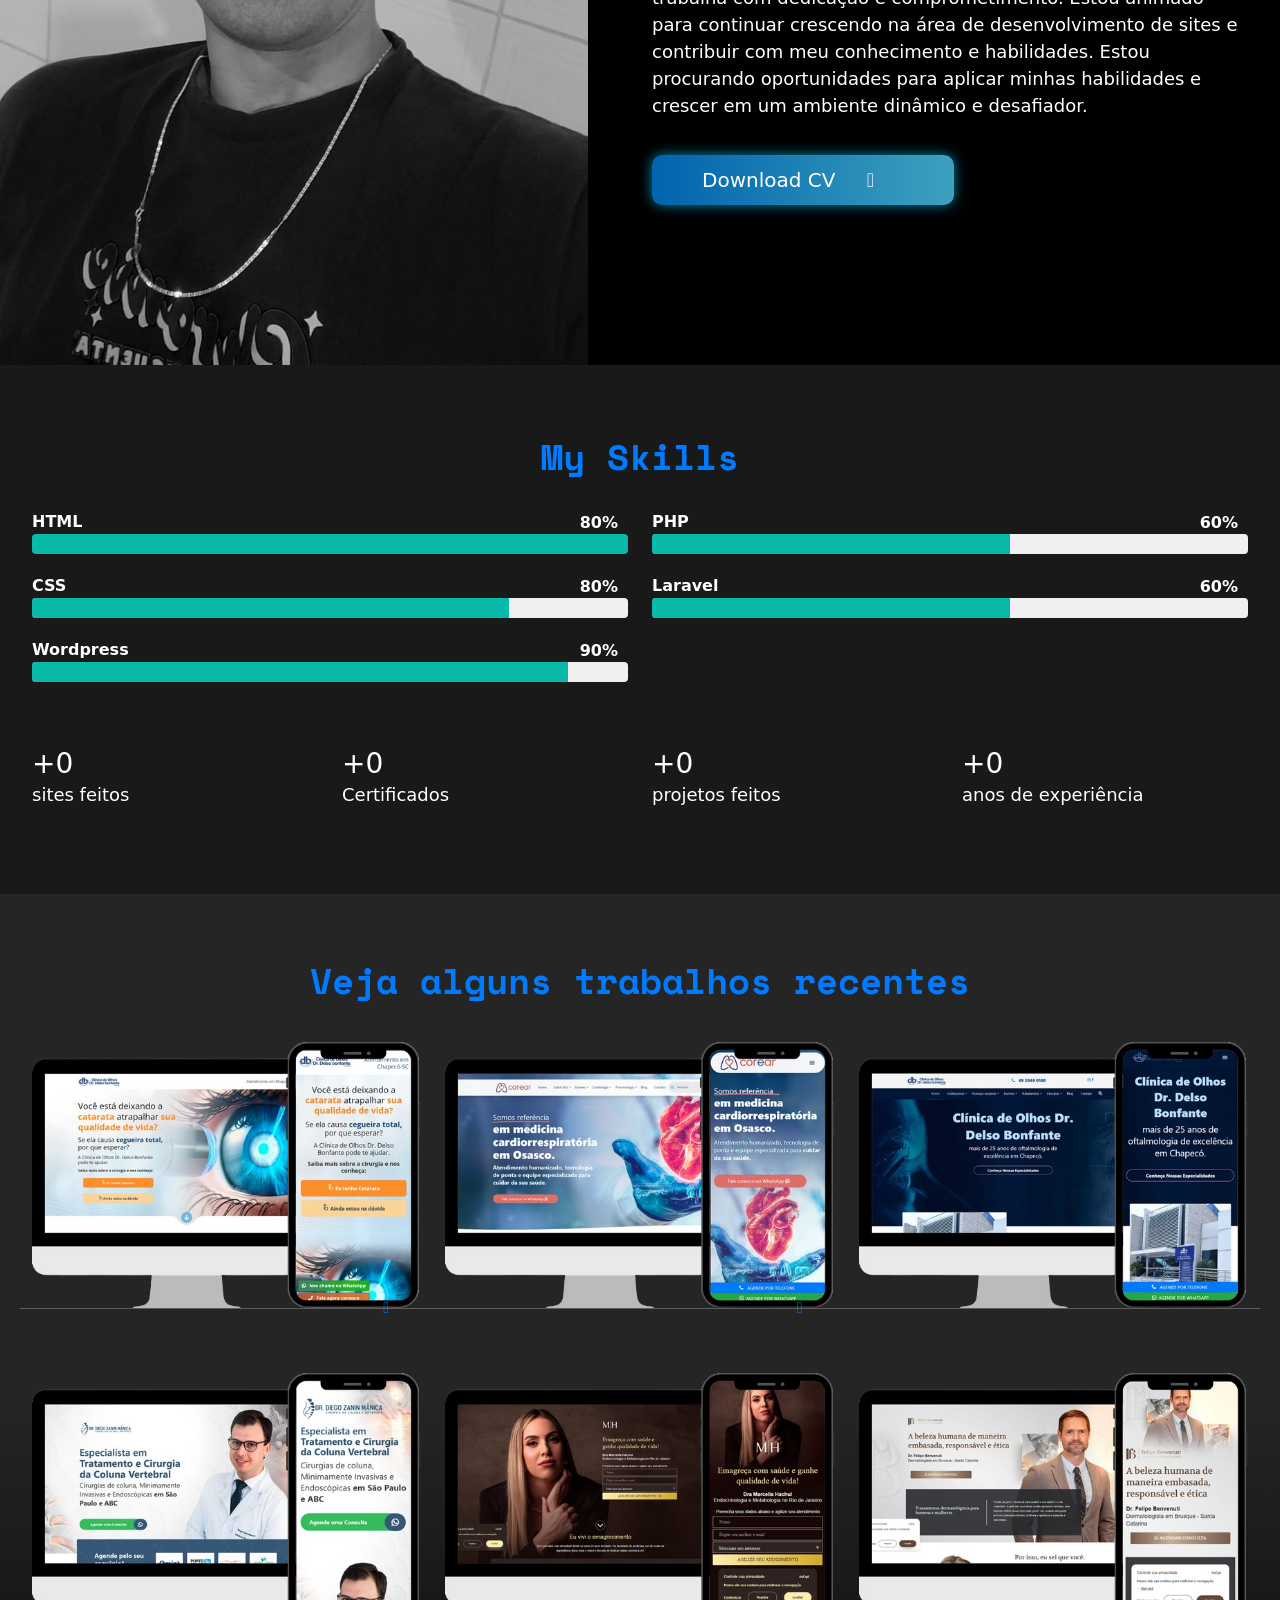
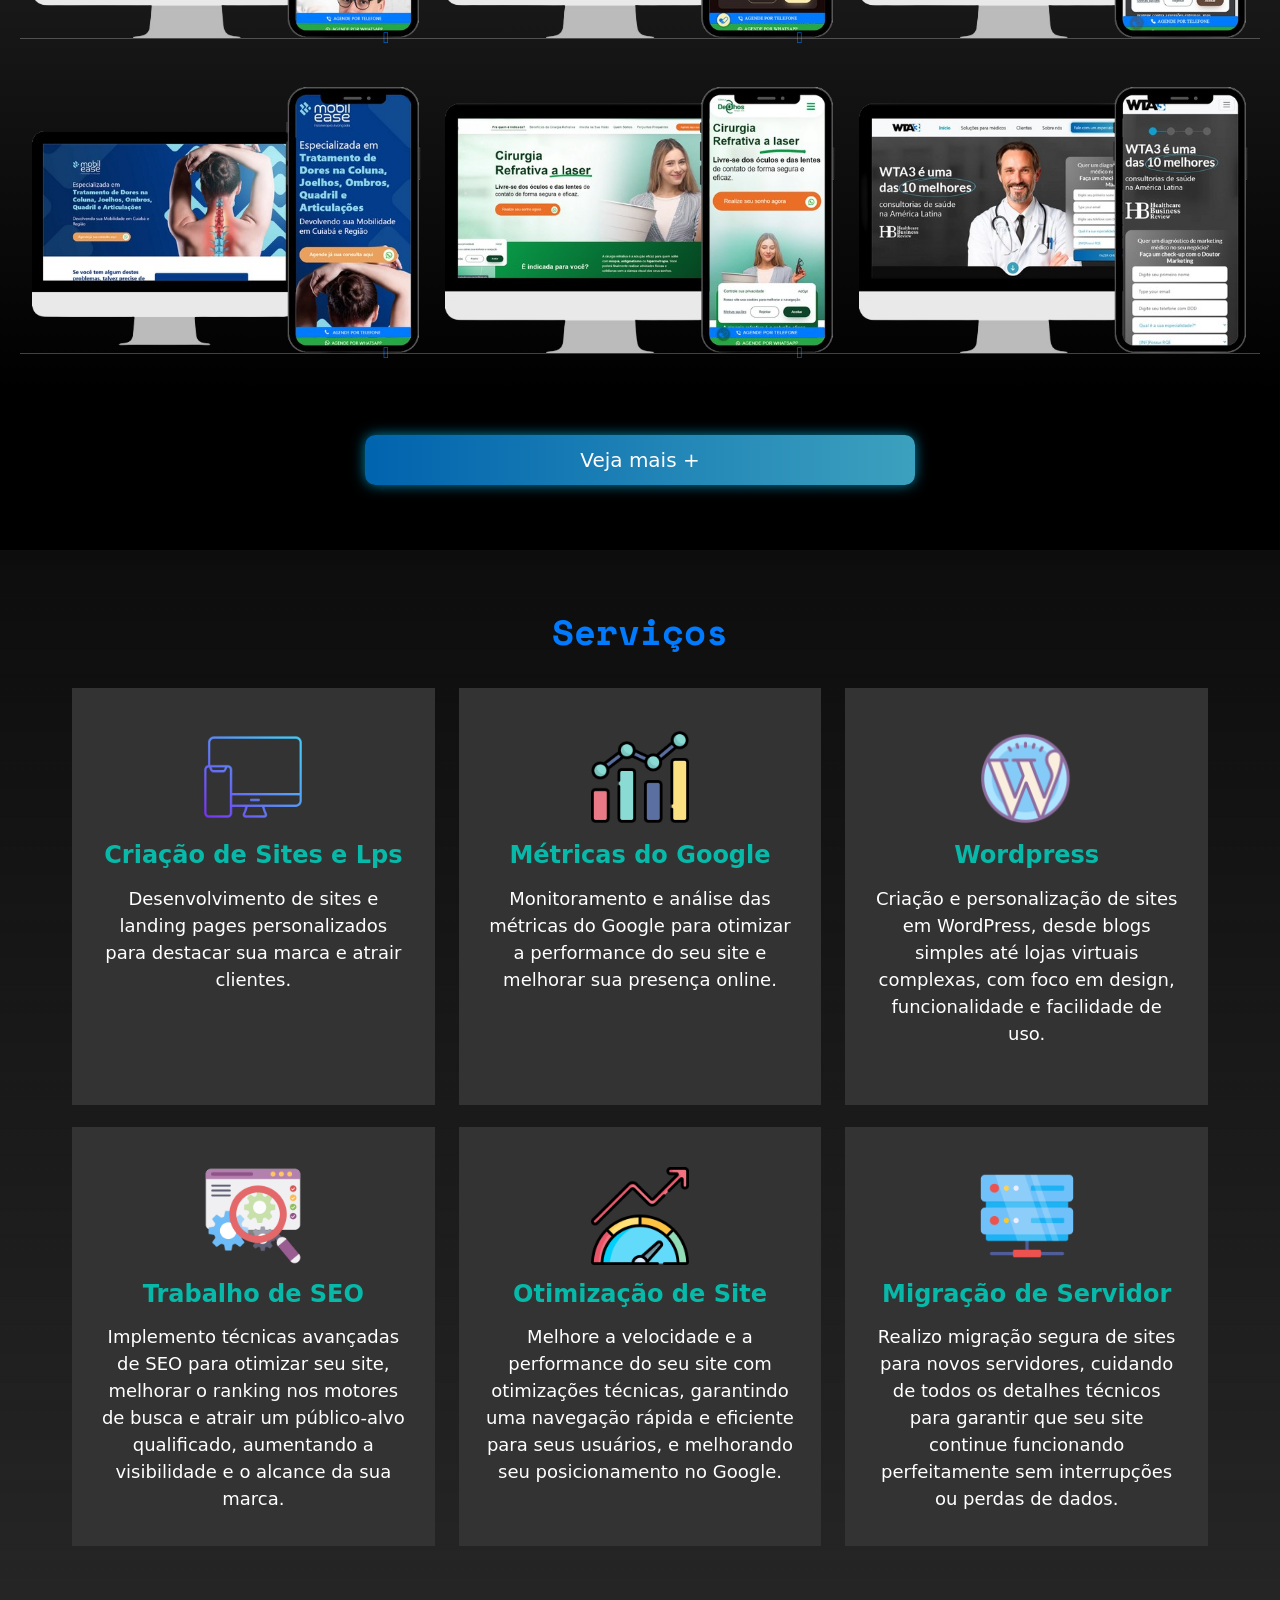
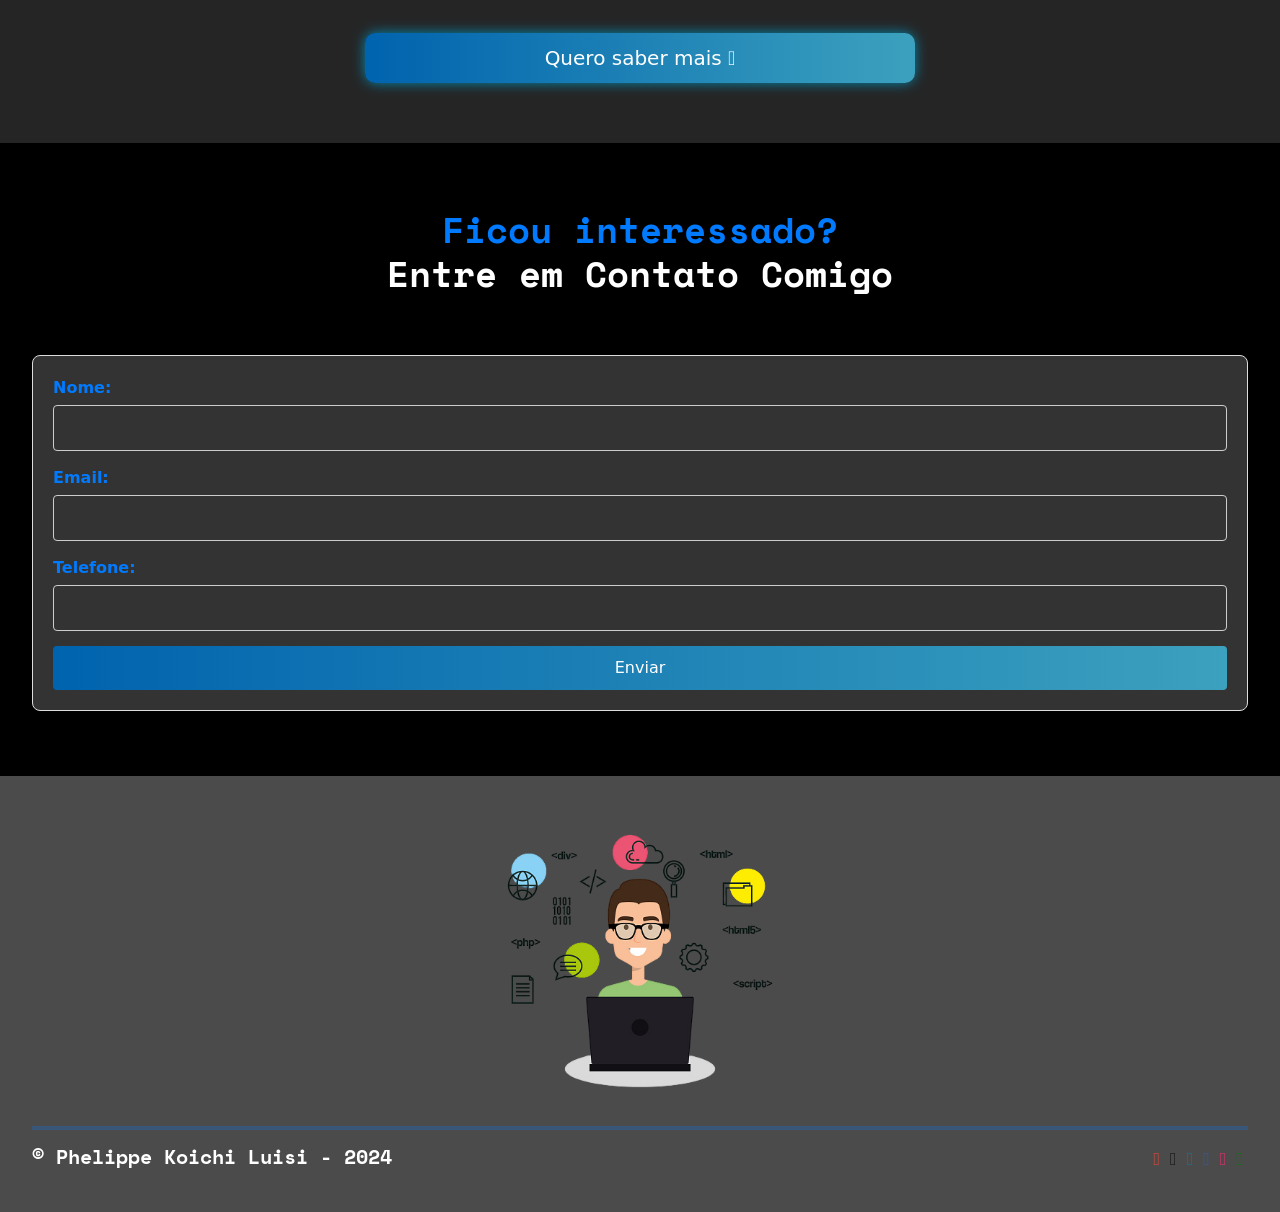
==== commit 37266783: "Update index.html" ====
--- a/index.html
+++ b/index.html
@@ -1,381 +1,486 @@
+
 <!DOCTYPE html>
 <html lang="pt-br">
-<head>
-
-<!-- Google Tag Manager -->
-<script>(function(w,d,s,l,i){w[l]=w[l]||[];w[l].push({'gtm.start':
-new Date().getTime(),event:'gtm.js'});var f=d.getElementsByTagName(s)[0],
-j=d.createElement(s),dl=l!='dataLayer'?'&l='+l:'';j.async=true;j.src=
-'https://www.googletagmanager.com/gtm.js?id='+i+dl;f.parentNode.insertBefore(j,f);
-})(window,document,'script','dataLayer','GTM-MFWNFBT');</script>
-<!-- End Google Tag Manager -->
-	
-<meta charset="utf-8">
-<meta http-equiv="X-UA-Compatible" content="IE=edge">
-<meta name="viewport" content="width=device-width, initial-scale=1">
-<meta name="theme-color" content="#000">
-<meta name="msapplication-navbutton-color" content="#000">
-<meta name="apple-mobile-web-app-capable" content="yes">
-<meta name="apple-mobile-web-app-status-bar-style" content="black-translucent">
-	
-
-
-
+   <head>
+    <!-- Google Tag Manager -->
+    <script>(function(w,d,s,l,i){w[l]=w[l]||[];w[l].push({'gtm.start':
+    new Date().getTime(),event:'gtm.js'});var f=d.getElementsByTagName(s)[0],
+    j=d.createElement(s),dl=l!='dataLayer'?'&l='+l:'';j.async=true;j.src=
+    'https://www.googletagmanager.com/gtm.js?id='+i+dl;f.parentNode.insertBefore(j,f);
+    })(window,document,'script','dataLayer','GTM-MFWNFBT');</script>
+    <!-- End Google Tag Manager -->
+    <meta charset="utf-8">
+    <meta http-equiv="X-UA-Compatible" content="IE=edge">
+    <meta name="viewport" content="width=device-width, initial-scale=1">
+    <meta name="theme-color" content="#000">
+    <meta name="msapplication-navbutton-color" content="#000">
+    <meta name="apple-mobile-web-app-capable" content="yes">
+    <meta name="apple-mobile-web-app-status-bar-style" content="black-translucent">
+    <meta name="google-site-verification" content="dexqZNm7jmUo8pupBZd_FRWXiRDqxTmlC7L8KMgsO5M" />
+    <meta name="facebook-domain-verification" content="lcjc23b4fp5j2cbq5l1h8vgs4jy8uj" />
+    
     <!-- The above 3 meta tags *must* come first in the head; any other head content must come *after* these tags -->
-    <meta name="Phelippe Luisi " content="">
-
-    <title>Phelippe Luisi - Dev Front End</title>
-
-    <!-- Bootstrap CSS -->
-    <link rel="stylesheet" href="https://stackpath.bootstrapcdn.com/bootstrap/4.5.2/css/bootstrap.min.css" integrity="sha384-JcKb8q3iqJ61gNV9KGb8thSsNjpSL0n8PARn9HuZOnIxN0hoP+VmmDGMN5t9UJ0Z" crossorigin="anonymous">
-
-    
-    <!-- CSS -->
-	
-    <link rel="stylesheet" type="text/css" href="/style.css">
-    <link rel="stylesheet" href="https://use.fontawesome.com/releases/v5.3.1/css/all.css" integrity="sha384-mzrmE5qonljUremFsqc01SB46JvROS7bZs3IO2EmfFsd15uHvIt+Y8vEf7N7fWAU" crossorigin="anonymous">
-
-    <link rel="stylesheet" href="https://fonts.google.com/specimen/Special+Elite?query=special+elite">
-
+    <meta name="Phelippe Koichi Luisi - Desenvolvedor Front-End" content="">
+	   
+    <title>Phelippe Koichi Luisi - Desenvolvedor Front-End</title>
+	   
+    <link rel="preconnect" href="https://fonts.googleapis.com">
+    <link rel="preconnect" href="https://fonts.gstatic.com" crossorigin>
+    <link href="https://fonts.googleapis.com/css2?family=Space+Mono:ital,wght@0,400;0,700;1,400;1,700&display=swap" rel="stylesheet">
+    <link href="https://fonts.googleapis.com/css2?family=Press+Start+2P&family=Space+Mono:ital,wght@0,400;0,700;1,400;1,700&display=swap" rel="stylesheet">
+
+    <!-- Animações-->
     <link href="https://unpkg.com/aos@2.3.1/dist/aos.css" rel="stylesheet">
     <script src="https://unpkg.com/aos@2.3.1/dist/aos.js"></script> 
 
-	<style>
-	.hubspot-link__container.sproket {
-    color: red;
-    }
-    </style>
+    <!-- Owl Carousel CSS -->
+    <link rel="stylesheet" href="https://cdnjs.cloudflare.com/ajax/libs/OwlCarousel2/2.3.4/assets/owl.carousel.min.css">
+    <link rel="stylesheet" href="https://cdnjs.cloudflare.com/ajax/libs/OwlCarousel2/2.3.4/assets/owl.theme.default.min.css">
+
+    <!-- Bootstrap CSS -->
+    <link rel="stylesheet" type="text/css" href="./src/bootstrap.css">
+
+    <!-- Font Awesome -->
+    <link rel="stylesheet" href="./src/fontawesome-free-6.5.2-web/css/all.min.css">
+
+    <!-- CSS -->
+	<link rel="stylesheet" type="text/css" href="./src/style.css">
+	   
+   </head>
+   <body>
+    <!-- Google Tag Manager (noscript) -->
+<noscript><iframe src="https://www.googletagmanager.com/ns.html?id=GTM-MFWNFBT"
+    height="0" width="0" style="display:none;visibility:hidden"></iframe></noscript>
+<!-- End Google Tag Manager (noscript) -->
+      
     
-    
-</head>
-
-<body>
-<!-- Google Tag Manager (noscript) -->
-<noscript><iframe src="https://www.googletagmanager.com/ns.html?id=GTM-MFWNFBT"
-height="0" width="0" style="display:none;visibility:hidden"></iframe></noscript>
-<!-- End Google Tag Manager (noscript) -->
-	
-	
-    <header>
-		
-		    <input type="checkbox" id="navcheck" role="button" title="menu">
-			<label for="navcheck" aria-hidden="true" title="menu">
-				<span class="burger">
-					<span class="bar">
-						<span class="visuallyhidden"></span>
-					</span>
-				</span>
-			</label>
-			<nav id="menu">
-				<a href="#inicio">Início</a>
-				<a href="#sobre">Sobre</a>
-				<a href="#Portfolio">Portfólio</a>
-				<a href="#contato">Contato</a>
-			</nav>
-
-		
-		
-		<div class="cta-fixo-left d-block esconde-mobile">
-        <ul class="icones-fixo-left esconde-mobile">
-          <li><a href="https://api.whatsapp.com/send/?phone=5518991172271&text=Ol%C3%A1%2C+tenho+interesse+em+saber+mais+sobre+o+seu+servi%C3%A7o.&type=phone_number&app_absent=0" target="_blank"><i class="fab fa-whatsapp i-wpp"></i></a></li>
-          <li> <a href="https://www.instagram.com/phelippeluisi/?hl=bg" target="_blank"><i class="fab fa-instagram i-instagram"></i></a> </li>
-          <li> <a href="https://www.facebook.com/phelippe.luisi?comment_id=Y29tbWVudDoxNTcwODMyMDE2MzMyNjEyXzE1NzQ3NTE1MDI2MDczMzA%3D&__tn__=R*F" target="_blank"><i class="fab fa-facebook i-facebook"></i></a> </li>
-          <li> <a href="https://www.linkedin.com/in/phelippe-k-luisi-5303591b9/" target="_blank" ><i class="fab fa-linkedin i-linkedin "></i></a> </li>
-          <li> <a href="https://github.com/PhelippeLuisi" target="_blank"><i class="fab fa-github i-github"></i></a> </li>
-        </ul>
-      </div>
-  
-      <div orientation="right" class="email-right esconde-mobile">
-        <div class="email-right-fixo esconde-mobile">
-          <a href="mailto:phelippekl@gmail.com/">phelippekl@gmail.com</a>
+
+    <nav class="navbar navbar-expand-lg bg-body-tertiary fixed-top">
+        <div class="container centraliza">
+            <a class="navbar-brand" href="#">
+                <h2>
+                    <i class="fa-solid fa-code"></i>
+                    Phelippe Luisi  <span>Desenvolvedor</span>
+                </h2>
+            </a>
+            <button class="navbar-toggler" type="button" data-bs-toggle="collapse" data-bs-target="#navbarNav" aria-controls="navbarNav" aria-expanded="false" aria-label="Toggle navigation">
+                <span class="navbar-toggler-icon"></span>
+            </button>
+            <div class="collapse navbar-collapse" id="navbarNav">
+                <ul class="navbar-nav centraliza">
+                    <li class="nav-item">
+                        <a class="nav-link active" aria-current="page" href="#">Home</a>
+                    </li>
+                    
+                    <li class="nav-item">
+                        <a class="nav-link" href="#Sobre">Sobre</a>
+                    </li>
+
+                    <li class="nav-item">
+                        <a class="nav-link" href="#Skills">Skills</a>
+                    </li>
+
+                    <li class="nav-item">
+                        <a class="nav-link" href="#Serviços">Serviços</a>
+                    </li>
+
+                    <li class="nav-item">
+                        <a class="nav-link" href="#Cases">Cases</a>
+                    </li>
+
+                    <li class="nav-item">
+                        <a class="nav-link" href="#Contato">Contato</a>
+                    </li>
+
+                    <div class="theme-switcher">
+                        <input type="checkbox" id="theme-switch" class="theme-switch" />
+                        <label for="theme-switch" class="switch">
+                            <span class="icon moon"><i class="fas fa-moon"></i></span>
+                            <span class="icon sun"><i class="fas fa-sun"></i></span>
+                        </label>
+                    </div>
+                    
+
+                      <script>
+                        function darkMode() {
+                          var element = document.body;
+                          element.classList.toggle("dark-mode");
+                        }
+                      </script>
+                </ul>
+            </div>
         </div>
-      </div> 
-  
-  
-      <div class="container">
-        <button onclick="darkMode()" class="esconde-1 botao-dark"> <i class="fas fa-moon"></i></button>
-        <button onclick="darkMode()" class="esconde-2 botao-white"> <i class="fas fa-sun"></i></button>
-      </div>
-      <script>
-        function darkMode() {
-          var element = document.body;
-          element.classList.toggle("dark-mode");
-        }
-      </script>         
-    </header>
-
-    <div class="container-fluid bg-white-phelippe" id="inicio">
-        <div class="container">
-          <div class="row">
-            <div class="col-md-12 col-12" data-aos="fade-left">
-              <h1 class="line typing-animation">Olá, Eu sou <br class="d-block d-md-none d-lg-none d-xl-none "> Phelippe Koichi Luisi</h1> 
-              <h1 class="line2 typing-animation2">Desenvolvedor Front-End</h1>
-  
-              <img src="http://phelippeluisi.epizy.com/wp-content/themes/portfolio/img/perfil.jpg" class="img-fluid centraliza perfil" alt="">
-  
-              <img src="http://phelippeluisi.epizy.com/wp-content/themes/portfolio/img/giphy2.gif" class="img-fluid centraliza esconde-1" alt="">
-  
-              <div class="centraliza"><img src="http://phelippeluisi.epizy.com/wp-content/uploads/2023/03/Camada-1.gif" class="img-fluid centraliza esconde-2 img-gif2" alt=""></div>
-            </div>
+    </nav>
+
+    <main>
+        <section class="container-fluid bg-incio" data-aos="fade-up">
+            <div class="container">
+                <div class="row">
+                    <div class="col-lg-6 col-12">
+                        <h1>Olá, Eu sou <br> Phelippe Koichi Luisi</h1>
+                        <div class="typing-container">
+                            <h2 class="typing">Desenvolvedor Front-End</h2>
+                            <h2 class="typing">Freelancer</h2>
+                            <h2 class="typing">Estudante</h2>
+                        </div>
+                    </div>                                   
+
+                    <div class="col-lg-6 col-12">
+                        <img src="./img/perfil-black.jpeg" class="img-fluid" alt="Olá, Eu sou Phelippe Koichi Luisi">
+                    </div>
+                </div>
+            </div>
+        </section>
+
+        <!--Parte 2-->
+        <section class="container-fluid bg-parte-2" id="Sobre" data-aos="fade-left">
+            <div class="container">
+                <div class="row">
+                    <div class="col-lg-6 col-12">
+                        <img src="./img/foto-parte-2.jpeg" class="img-fluid" alt="Olá, Eu sou Phelippe Koichi Luisi">
+                    </div>
+
+                    <div class="col-lg-6 col-12">
+                        <h2>Sobre mim</h2>
+
+                        <p>Desde que meus irmãos me apresentaram ao mundo da programação quando eu tinha apenas 17 anos, fiquei fascinado com a ideia de criar algo do zero e desde então venho aprimorando minhas habilidades nessa área. Com um ano de experiência em criação de sites e landing pages, tenho uma ampla gama de habilidades, incluindo HTML, CSS, JavaScript, PHP e Bootstrap.</p>
+
+                        <p>Meu trabalho é caracterizado pela paixão e responsabilidade. Eu sempre me esforço para desenvolver sites responsivos e otimizados para diferentes plataformas, desde dispositivos móveis até desktops. Além disso, possuo conhecimento em Cpanel, Cloudflare e servidores de hospedagem, como Hostgator, Hostinger e DigitalOcean.</p>
+
+                        <p>Minha abordagem para desenvolvimento de sites inclui garantir que eles tenham pontuações acima de 85 no Pagespeed, o que é essencial para o SEO. Tenho conhecimento em ferramentas de SEO, como UberSuggest, Ahref e SemRush e aplico todas as regras do SEO em meus projetos.</p>
+
+                        <p>Adoro o que faço e estou sempre disposto a aprender e crescer profissionalmente. Sou um profissional claro e responsável, que trabalha com dedicação e comprometimento. Estou animado para continuar crescendo na área de desenvolvimento de sites e contribuir com meu conhecimento e habilidades. Estou procurando oportunidades para aplicar minhas habilidades e crescer em um ambiente dinâmico e desafiador.</p>
+
+                        <a href="./img/curriculo-phelippe.pdf" download="Curriculo_Phelippe_Luisi" class="cta-padrao">
+                            Download CV
+                            <i class="fas fa-download"></i>
+                        </a>
+                    </div>
+                </div>
+            </div>
+
+            <div id="Skills"></div>
+        </section>
+
+        <section class="container-fluid bg-parte-3" data-aos="fade-up">
+            <div class="container">
+                <div class="row">
+                    <div class="col-lg-12 col-12 centraliza mb-4" data-aos="fade-down">
+                        <h2 class="fonte-bold">My <span class="fonte-orange">Skills</span></h2>
+                    </div>
+
+                    <div class="col-lg-6 col-12" >
+                        <div class="skill">
+                        <span class="skill-label">HTML</span>
+                        <div class="skill-bar">
+                            <div class="skill-progress" data-progress="100%"></div>
+                        </div>
+                        <span class="skill-percentage">80%</span>
+                        </div>
+                        <div class="skill">
+                        <span class="skill-label">CSS</span>
+                        <div class="skill-bar">
+                            <div class="skill-progress" data-progress="80%"></div>
+                        </div>
+                        <span class="skill-percentage">80%</span>
+                        </div>
+                        <div class="skill">
+                        <span class="skill-label">Wordpress</span>
+                        <div class="skill-bar">
+                            <div class="skill-progress" data-progress="90%"></div>
+                        </div>
+                        <span class="skill-percentage">90%</span>
+                        </div>
+                    </div>
+
+                    <div class="col-lg-6 col-12">
+                        <div class="skill">
+                        <span class="skill-label">PHP</span>
+                        <div class="skill-bar">
+                            <div class="skill-progress" data-progress="60%"></div>
+                        </div>
+                        <span class="skill-percentage">60%</span>
+                        </div>
+                        <div class="skill">
+                        <span class="skill-label">Laravel</span>
+                        <div class="skill-bar">
+                            <div class="skill-progress" data-progress="60%"></div>
+                        </div>
+                        <span class="skill-percentage">60%</span>
+                        </div>
+                    </div>
+
+                    <div class="col-lg-3 col-12">
+                        <h3 class="mb-0 counter" data-count="20">+0</h3>
+                        <p>sites feitos</p>
+                    </div>
+                    
+                    <div class="col-lg-3 col-12">
+                        <h3 class="mb-0 counter" data-count="15">+0</h3>
+                        <p>Certificados</p>
+                    </div>
+                    
+                    <div class="col-lg-3 col-12">
+                        <h3 class="mb-0 counter" data-count="30">+0</h3>
+                        <p>projetos feitos</p>
+                    </div>
+                    
+                    <div class="col-lg-3 col-12">
+                        <h3 class="mb-0 counter" data-count="2">+0</h3>
+                        <p>anos de experiência</p>
+                    </div>
+                    
+                    
+                </div>
+            </div>
+            <div id="Cases"></div>
+        </section>
+
+        <!--Parte -->
+        <section class="container-fluid bg-parte-4" data-aos="fade-down">
+            <div class="container">
+                <div class="row">
+                    <div class="col-lg-12 col-12">
+                        <h2>Veja alguns trabalhos recentes</h2>
+                    </div>
+
+                    <div class="col-lg-4 col-12">
+                        <a href="https://catarata.clinicabonfante.com.br/" target="_blank"><img src="./img/catarata-mtg-rmv-bg.png" class="img-fluid" alt="Site feito para o Cliente"></a>
+                        <div class="hand-container">
+                            <i class="fa-regular fa-hand"></i>
+                        </div>
+                    </div>
+
+                    <div class="col-lg-4 col-12">
+                        <a href="https://corear.com.br/" target="_blank"><img src="./img/site-cor-e-ar-rmv-bg.png" class="img-fluid" alt="Site feito para o Cliente..."></a>
+                        <div class="hand-container">
+                            <i class="fa-regular fa-hand"></i>
+                        </div>
+                    </div>
+
+                    <div class="col-lg-4 col-12">
+                        <a href="http://clinicabonfante.com.br/" target="_blank"><img src="./img/site-dr-delso-mtg-rmv-bg.png" class="img-fluid" alt="Site feito para o Cliente..."></a>
+                        <div class="hand-container">
+                            <i class="fa-regular fa-hand"></i>
+                        </div>
+                    </div>
+
+                    <hr>
+
+                    <!--Coluna 2-->
+                    <div class=" col-lg-4 col-12 mt-5">
+                        <a href="https://coluna.drdiegozanin.com.br/"><img src="./img/site-dr-diego-rmv-bg.png" class="img-fluid" alt="Site feito para o Cliente..."></a>
+                        <div class="hand-container">
+                            <i class="fa-regular fa-hand"></i>
+                        </div>
+                    </div>
+
+                    <div class="col-lg-4 col-12 mt-5">
+                        <a href="http://lp.dramarcellahachul.com.br/" target="_blank"><img src="./img/site-dra-marcella-.png" class="img-fluid" alt="Site feito para o Cliente..."></a>
+                        <div class="hand-container">
+                            <i class="fa-regular fa-hand"></i>
+                        </div>
+                    </div>
+
+                    <div class="col-lg-4 col-12 mt-5">
+                        <a href="http://lp.felipebenvenuti.com.br/"><img src="./img/site-felipe-mtg-rmv-bg.png" class="img-fluid" alt="Site feito para o Cliente..."></a>
+                        <div class="hand-container">
+                            <i class="fa-regular fa-hand"></i>
+                        </div>
+                    </div>
+                    
+                    <hr class="mb-5">
+
+                    <!--Coluna 3-->
+                    <div class="col-lg-4 col-12">
+                        <a href="http://mobilease.com.br/" target="_blank"><img src="./img/site-mobilease-remove-bg.png" class="img-fluid" alt="Site feito para o Cliente..."></a>
+                        <div class="hand-container">
+                            <i class="fa-regular fa-hand"></i>
+                        </div>
+                    </div>
+
+                    <div class="col-lg-4 col-12">
+                        <a href="https://cirurgiarefrativa.drmatheusvieira.com.br/" target="_blank"><img src="./img/site-refrativa-mtg-rmv-bg.png" class="img-fluid" alt="Site feito para o Cliente Dr. Matheus Vieira"></a>
+                        <div class="hand-container">
+                            <i class="fa-regular fa-hand"></i>
+                        </div>
+                    </div>
+
+                    <div class="col-lg-4 col-12">
+                        <img src="./img/site-wta3-rmv-bg.png" class="img-fluid" alt="Site feito para o Cliente...">
+                        <div class="hand-container">
+                            <i class="fa-regular fa-hand"></i>
+                        </div>
+                    </div>
+
+                    <hr>
+
+                    <div class="col-lg-6 col-12 centraliza">
+                        <a href="https://api.whatsapp.com/send/?phone=5548988025053&text=Ol%C3%A1+vim+pelo+site+e+gostaria+de+saber+mais+informa%C3%A7%C3%B5es.&type=phone_number&app_absent=0" target="_blank" class="cta-padrao">
+                            Veja mais +
+                        </a>
+                    </div>
+                </div>
+            </div>
+            <div id="Serviços"></div>
+        </section>
+            
+        <!--Parte 5-->
+        <section class="container-fluid bg-parte-5" data-aos="fade-left">
+            <div class="container">
+                <div class="row">
+                    <div class="col-lg-12 col-12 centraliza">
+                        <h2>Serviços</h2>
+                    </div>
+
+                    <div class="col-lg-4 col-12">
+                        <div class="card-parte-5 centraliza mb-4">
+                            <img src="./img/sites-mobile.png" class="img-fluid" alt="">
+                            <h3>Criação de Sites e Lps</h3>
+                            <p>Desenvolvimento de sites e landing pages personalizados para destacar sua marca e atrair clientes.</p>
+                        </div>
+                    </div>
+                    
+                    <div class="col-lg-4 col-12">
+                        <div class="card-parte-5 centraliza mb-4">
+                            <img src="./img/metricas.png" alt="Métricas do Google">
+                            <h3>Métricas do Google</h3>
+                            <p>Monitoramento e análise das métricas do Google para otimizar a performance do seu site e melhorar sua presença online.</p>
+                        </div>
+                    </div>
+                    
+                    <div class="col-lg-4 col-12">
+                        <div class="card-parte-5 centraliza mb-4">
+                            <img src="./img/icone-wordpress.png" class="img-fluid" alt="">
+                            <h3>Wordpress</h3>
+                            <p>Criação e personalização de sites em WordPress, desde blogs simples até lojas virtuais complexas, com foco em design, funcionalidade e facilidade de uso.</p>
+                        </div>
+                    </div>
+                    
+                    <!--Coluna 2-->
+                    <div class="col-lg-4 col-12">
+                        <div class="card-parte-5 centraliza">
+                            <img src="./img/trabalho-seo.png" class="img-fluid" alt="Trabalho de SEO">
+                            <h3>Trabalho de SEO</h3>
+                            <p>Implemento técnicas avançadas de SEO para otimizar seu site, melhorar o ranking nos motores de busca e atrair um público-alvo qualificado, aumentando a visibilidade e o alcance da sua marca.</p>
+                        </div>
+                    </div>
+                    
+                    <div class="col-lg-4 col-12">
+                        <div class="card-parte-5 centraliza mb-4">
+                            <img src="./img/pagespeed.png" class="img-fluid" alt="Otimização de Site">
+                            <h3>Otimização de Site</h3>
+                            <p>Melhore a velocidade e a performance do seu site com otimizações técnicas, garantindo uma navegação rápida e eficiente para seus usuários, e melhorando seu posicionamento no Google.</p>
+                        </div>
+                    </div>
+                    
+                    <div class="col-lg-4 col-12">
+                        <div class="card-parte-5 centraliza">
+                            <img src="./img/servidor.png" class="img-fluid" alt="">
+                            <h3>Migração de Servidor</h3>
+                            <p>Realizo migração segura de sites para novos servidores, cuidando de todos os detalhes técnicos para garantir que seu site continue funcionando perfeitamente sem interrupções ou perdas de dados.</p>
+                        </div>
+                    </div>
+                    
+                    <div class="col-lg-6 col-12 centraliza">
+                        <a href="https://api.whatsapp.com/send/?phone=5548988025053&text=Ol%C3%A1+vim+pelo+site+e+gostaria+de+saber+mais+informa%C3%A7%C3%B5es.&type=phone_number&app_absent=0" class="cta-padrao">
+                            Quero saber mais
+                            <i class="fab fa-whatsapp"></i>
+                        </a>
+                    </div>
+                </div>
+            </div>
+        </section>
+              
+        <!--Parte 6-->
+        <section class="container-fluid bg-parte-6" id="Contato">
+            <div class="container">
+                <div class="row">
+                    <div class="col-lg-12 col-12 centraliza">
+                        <h2>Ficou interessado? <span>Entre em Contato Comigo</span></h2>
+                    </div>
+
+                    <div class="col-lg-12 col-12">
+                        <div class="form-container">
+                            <form action="#" method="post">
+                                <div class="form-group">
+                                    <label for="name">Nome:</label>
+                                    <input type="text" id="name" name="name" required>
+                                </div>
+                                <div class="form-group">
+                                    <label for="email">Email:</label>
+                                    <input type="email" id="email" name="email" required>
+                                </div>
+                                <div class="form-group">
+                                    <label for="phone">Telefone:</label>
+                                    <input type="tel" id="phone" name="phone" required>
+                                </div>
+                                <button type="submit" class="submit-btn">Enviar</button>
+                            </form>
+                        </div>                        
+                    </div>
+                </div>
+            </div>
+        </section>
+    </main>
+
+    <footer>
+        <!--Parte 6-->
+        <section class="container-fluid bg-footer" data-aos="fade-down">
+            <div class="container">
+                <div class="row">
+                    <div class="col-lg-12 col-12 centraliza">
+                        <img src="https://phelippeluisi.github.io/phelippeluisi/img/programador.png" class="img-fluid" alt="">
+                    </div>
+
+                    <div class="col-lg-12 col-12">
+                        <hr>
+                    </div>
+
+                    <div class="col-lg-6 col-12">
+                        <h2>© Phelippe Koichi Luisi - 2024</h2>
+                    </div>
+
+                    <div class="col-lg-6 col-12">
+                        <a href="https://api.whatsapp.com/send/?phone=5518991172271&amp;text=Ol%C3%A1%2C+tenho+interesse+em+saber+mais+sobre+o+seu+servi%C3%A7o.&amp;type=phone_number&amp;app_absent=0" class="" target="_blank"><i class="fab fa-whatsapp i-wpp"></i></a>
+                        <a href="https://www.instagram.com/phelippeluisi/?hl=bg" target="_blank"><i class="fab fa-instagram i-insta"></i></a>
+                        <a href="https://www.facebook.com/phelippe.luisi?comment_id=Y29tbWVudDoxNTcwODMyMDE2MzMyNjEyXzE1NzQ3NTE1MDI2MDczMzA%3D&amp;__tn__=R*F" target="_blank"><i class="fab fa-facebook i-facebook"></i></a>    
+                        <a href="https://www.linkedin.com/in/phelippe-k-luisi-5303591b9/" target="_blank"><i class="fab fa-linkedin i-linkedin"></i></a>
+                        <a href="https://github.com/PhelippeLuisi" target="_blank"><i class="fab fa-github i-github"></i></a>
+                        <a href="mailto:phelippekl@gmail.com" target="_blank"><i class="fa fa-envelope i-email"></i></a>
+                      </div>
+                </div>
+            </div>
+        </section>
+
+        <div class="cta-fixo-left d-block esconde-mobile">
+            <ul class="icones-fixo-left esconde-mobile">
+              <li><a href="https://api.whatsapp.com/send/?phone=5518991172271&text=Ol%C3%A1%2C+tenho+interesse+em+saber+mais+sobre+o+seu+servi%C3%A7o.&type=phone_number&app_absent=0" target="_blank"><i class="fab fa-whatsapp i-wpp"></i></a></li>
+              <li> <a href="https://www.instagram.com/phelippeluisi/?hl=bg" target="_blank"><i class="fab fa-instagram i-instagram"></i></a> </li>
+              <li> <a href="https://www.facebook.com/phelippe.luisi?comment_id=Y29tbWVudDoxNTcwODMyMDE2MzMyNjEyXzE1NzQ3NTE1MDI2MDczMzA%3D&__tn__=R*F" target="_blank"><i class="fab fa-facebook i-facebook"></i></a> </li>
+              <li> <a href="https://www.linkedin.com/in/phelippe-k-luisi-5303591b9/" target="_blank" ><i class="fab fa-linkedin i-linkedin "></i></a> </li>
+              <li> <a href="https://github.com/PhelippeLuisi" target="_blank"><i class="fab fa-github i-github"></i></a> </li>
+            </ul>
           </div>
-        </div>
-      </div>
-  
       
-  
-  
-  
-      <div class="container-fluid bg-sobre-mim" >
-        <div class="container">
-          <div class="row">
-            <div class="col-md-12 col-12 centraliza" data-aos="fade-right">
-              <h2 id="sobre">Prazer em conhecê-lo</h2>
-  
-            <!--<p>Comecei a me interessar pelo mundo dmargin-bottom-30a programação quando tinha apenas 17 anos, graças à influência dos meus irmãos. Desde então, venho aprimorando minhas habilidades e agora tenho um ano de experiência na criação de sites e landing pages.</p>
-  
-              <p>Minhas habilidades para desenvolver sites incluem HTML, CSS, JavaScript, PHP e Bootstrap, e meu trabalho é caracterizado pela paixão e responsabilidade. Sempre me esforço para desenvolver sites com responsividade para diversas plataformas, desde dispositivos móveis até desktops.</p>
-  
-              <p>Adoro o que faço e estou sempre disposto a aprender e crescer profissionalmente. Sou um profissional claro e responsável, que trabalha com dedicação e comprometimento. Estou animado para continuar crescendo na área de desenvolvimento de sites e contribuir com meu conhecimento e habilidades.</p> -->
-  
-              <p>Desde que meus irmãos me apresentaram ao mundo da programação quando eu tinha apenas 17 anos, fiquei fascinado com a ideia de criar algo do zero e desde então venho aprimorando minhas habilidades nessa área. Com um ano de experiência em criação de sites e landing pages, tenho uma ampla gama de habilidades, incluindo HTML, CSS, JavaScript, PHP e Bootstrap.
-              </p>
-  
-              <p>Meu trabalho é caracterizado pela paixão e responsabilidade. Eu sempre me esforço para desenvolver sites responsivos e otimizados para diferentes plataformas, desde dispositivos móveis até desktops. Além disso, possuo conhecimento em Cpanel, Cloudflare e servidores de hospedagem, como Hostgator, Hostinger e DigitalOcean.</p>
-  
-              <p>Minha abordagem para desenvolvimento de sites inclui garantir que eles tenham pontuações acima de 85 no Pagespeed, o que é essencial para o SEO. Tenho conhecimento em ferramentas de SEO, como UberSuggest, Ahref e SemRush e aplico todas as regras do SEO em meus projetos.</p>
-  
-              <p>Adoro o que faço e estou sempre disposto a aprender e crescer profissionalmente. Sou um profissional claro e responsável, que trabalha com dedicação e comprometimento. Estou animado para continuar crescendo na área de desenvolvimento de sites e contribuir com meu conhecimento e habilidades. Estou procurando oportunidades para aplicar minhas habilidades e crescer em um ambiente dinâmico e desafiador.</p>
-            </div>
-          </div>
-        </div>
-      </div>
-  
-      <div class="container-fluid" style="margin-top: -80px;">
-        <div class="container">
-          <div class="row">
-  
-            
-            <div class="col-lg-4 col-12 margin-bottom-30">
-              <div class="borda-especialidades centraliza" data-aos="fade-right">
-  
-                <img src="http://phelippeluisi.epizy.com/wp-content/themes/portfolio/img/icone-programcao.png" class="img-fluid" alt="">
-  
-                <h4>Linguagens e Técnologias:</h4>
-  
-                <ul>
-                  <li>HTML5</li>
-                  <li>CSS3</li>
-                  <li>Bootstrap</li>
-                  <li>JavaScript </li>
-                  <li>PHP</li>
-                  <li>Python</li>
-                  <li>C & C++</li>
-                  <li>Mysql </li>
-                  <li>jQuery</li>
-                </ul>
-              </div>
-            </div>
-  
-            <div class="col-lg-4 col-12  margin-bottom-30">
-              <div class="borda-especialidades centraliza" data-aos="fade-down">
-  
-                <img src="http://phelippeluisi.epizy.com/wp-content/themes/portfolio/img/diploma.png" class="img-fluid" alt="">
-  
-                <h4>Certificados e Estudos:</h4>
-  
-                <ul>
-                  <li>Ensino Médio Completo</li>
-                  <li>Cursando 3 termo de Sistemas da Informação - Unoeste</li>
-                  <li>Desenvolvimento Web Completo - Udemy </li>
-                  <li>HTML5 & CSS3 - Curso em Video</li>
-                  <li>JavaScript - Curso em Video</li>
-                  <li>Fundamentos da Logica de Programção</li>
-                  <li>Pacote Office</li>
-                </ul>
-              </div>
-            </div>
-  
-            <div class="col-lg-4 col-12 margin-bottom-30">
-              <div class="borda-especialidades centraliza" data-aos="fade-left">
-  
-                <img src="http://phelippeluisi.epizy.com/wp-content/themes/portfolio/img/icone-seo.png" class="img-fluid" alt="">
-  
-                <h4>Conhecimentos:</h4>
-  
-                <ul>
-                  <li>Wordpress</li>
-                  <li>Google Tag Manager</li>
-                  <li>Google Analytics 4</li>
-                  <li>Google Search Console</li>
-                  <li>PageSpeed</li>
-                  <li>SEO</li>
-                  <li>Auditoria de SEO</li>
-                  <li>Layouts Responsivo </li>
-                  <li>Migração de Servidor</li>
-                  <li>Cpanel</li>
-                  <li>Malware de Wordpress</li>
-                  <li>Cloudflare</li>
-                </ul>
-              </div>
-            </div>
-  
-          </div>
-        </div>
-      </div>
-  
-      <div class="container-fluid bg-portifolio" style="margin-top: 80px;">
-        <div class="container">
-          <div class="row bg-portifolio-img" data-aos="fade-left">
-            <div class="col-md-12 col-12">
-              <h2 data-aos="fade-down" id="Portfolio">Veja alguns trabalhos recentes</h2>
-            </div>
-  
-           <div class="col-lg-4 col-12">
-              <a href="https://clinicagadugivacinacao.com.br/" target="__blank"><img src="http://phelippeluisi.epizy.com/wp-content/themes/portfolio/img/site-gadugi.png" class="img-fluid centraliza img1" alt=""></a>
-            </div> 
-  
-            <div class="col-lg-4 col-12">
-              <a href="https://homologacao.dracarolinabonini.com.br/" target="_blank"><img src="http://phelippeluisi.epizy.com/wp-content/themes/portfolio/img/dra-carolina.png" class="img-fluid centraliza img2" alt=""></a>
-            </div>
-  
-            <div class="col-lg-4 col-12">
-              <a href="http://catarata.olhosnovaandradina.com.br/" target="_blank"><img src="http://phelippeluisi.epizy.com/wp-content/themes/portfolio/img/dr-daniel.png" class="img-fluid centraliza img3" alt=""></a>
-            </div>
-  
-            <div class="col-lg-4 col-12">
-              <a href="http://drmatheusvieira.com.br/" target="_blank"><img src="http://phelippeluisi.epizy.com/wp-content/themes/portfolio/img/dr-matheus.png" class="img-fluid centraliza img4" alt=""></a>
-            </div>
-  
-            <div class="col-lg-4 col-12">
-              <a href="https://lp.drraelmatimoto.com.br/" target="_blank"><img src="http://phelippeluisi.epizy.com/wp-content/themes/portfolio/img/lp-dr-rael.png" class="img-fluid centraliza img5" alt=""></a>
-            </div>
-  
-            <div class="col-lg-4 col-12">
-              <a href="https://ansiedade.artesasdaalma.med.br/" target="_blank"><img src="http://phelippeluisi.epizy.com/wp-content/themes/portfolio/img/ansiedade-lp.png" class="img-fluid centraliza img6" alt=""></a>
-            </div>
-  
-            <div class="col-lg-4 col-12">
-              <a href="https://legcare.com.br/" target="_blank"><img src="http://phelippeluisi.epizy.com/wp-content/themes/portfolio/img/legcare.png" class="img-fluid centraliza img7" alt=""></a>
-            </div>
-  
-            <div class="col-lg-4 col-12">
-              <a href="https://drnicollas.com/" target="_blank"><img src="http://phelippeluisi.epizy.com/wp-content/themes/portfolio/img/dr-nicollas.png" class="img-fluid centraliza img8" alt=""></a>
-            </div>
-  
-            <div class="col-lg-4 col-12">
-              <a href="https://wta3.com.br/" target="_blank"><img src="http://phelippeluisi.epizy.com/wp-content/themes/portfolio/img/wta3-pagina-sp.png" class="img-fluid centraliza img8" alt=""></a>
-            </div>
-  
-          </div>
-        </div>
-      </div>
-  
-      <div class="container-fluid bg-formulario">
-        <div class="container-lg">
-          <div class="row">
-  
-            <div class="col-md-12 col-12 centraliza" data-aos="fade-down">
-              <h2 id="contato">Ficou interessado? <br> Entre em Contato Comigo</h2>
-            </div>
-  
-            <div class="col-md-12 col-12">
-        
-                <div class="formularioContato" id="contato">
-                
-                 <!-- <form action="#" method="post" enctype="multipart/form-data" data-aos="fade-right">
-                      <label>
-                          <span><i class="icon icon-user-1"></i> Nome</span>
-                          <input type="text" name="nome" required="">
-                      </label>
-                      
-                      <label>
-                          <span><i class="icon icon-email"></i> E-mail</span>
-                          <input type="text" name="email" class="fade_8S">
-                      </label>
-                      <label>
-                          <span><i class="icon icon-flag"></i> Assunto</span>
-                          <input type="text" name="assunto" required="">
-                      </label>
-                      
-                      <label>
-                          <span><i class="icon icon-comment"></i> Mensagem</span>
-                           <textarea name="mensagem" rows="3" required=""></textarea> 
-                      </label>
-                     
-                      <input type="hidden" name="acao" value="enviar" />
-                      <button class="btn-envia" title="Enviar"><b class="icon icon-paper-plane-o"> <a href="/web/obrigado.html" style="color: white;text-decoration: none;">Enviar</a></b></button>
-                  
-                  </form> -->
-  
-                      <script charset="utf-8" type="text/javascript" src="//js.hsforms.net/forms/embed/v2.js"></script>
-                      <script>
-                        hbspt.forms.create({
-                          region: "na1",
-                          portalId: "24368531",
-                          formId: "3f8349c0-5444-46e2-b7a1-69a9192b1aa2"
-                        });
-                      </script>
-              </div><!--Formulario Contato-->
-            </div>
-  
-          </div>
-        </div>
-      </div>
-
-      <footer>
-        <div class="container-fluid bg-rodape">
-          <div class="container">
-            <div class="row" data-aos="fade-down"> 
-  
-              <div class="col-mdlg-12 col-12 centraliza">
-                <img src="http://phelippeluisi.epizy.com/wp-content/themes/portfolio/img/programador.png" class="img-fluid" alt="">
-  
-                <hr>
-              </div>
-  
-              <div class="col-lg-6 col-12">
-                <h4>© Phelippe Koichi Luisi</h4>
-              </div>
-  
-              <div class="col-lg-6 col-12">
-                <a href="https://api.whatsapp.com/send/?phone=5518991172271&text=Ol%C3%A1%2C+tenho+interesse+em+saber+mais+sobre+o+seu+servi%C3%A7o.&type=phone_number&app_absent=0" class="" target="_blank"><i class="fab fa-whatsapp i-wpp"></i></a>
-                <a href="https://www.instagram.com/phelippeluisi/?hl=bg" target="_blank"><i class="fab fa-instagram i-insta"></i></a>
-               <a href="https://www.facebook.com/phelippe.luisi?comment_id=Y29tbWVudDoxNTcwODMyMDE2MzMyNjEyXzE1NzQ3NTE1MDI2MDczMzA%3D&__tn__=R*F" target="_blank"><i class="fab fa-facebook i-facebook"></i></a>		
-                  <a href="https://www.linkedin.com/in/phelippe-k-luisi-5303591b9/" target="_blank" ><i class="fab fa-linkedin i-linkedin"></i></a>
-                <a href="https://github.com/PhelippeLuisi" target="_blank"><i class="fab fa-github i-github"></i></a>
-                <a href="mailto:phelippekl@gmail.com" target="_blank"><i class="fa fa-envelope i-email"></i></a>
-              </div>
-  
-            </div>
-          </div>
-        </div>
-      </footer>
-  
-  
-      <script>
+          <div orientation="right" class="email-right esconde-mobile">
+            <div class="email-right-fixo esconde-mobile">
+              <a href="mailto:phelippekl@gmail.com/">phelippekl@gmail.com</a>
+            </div>
+          </div> 
+    </footer>
+
+
+    <script>
         AOS.init({
         duration: 1800
         });
-      </script>
+    </script>
       
-  
-    <!-- JavaScript (Opcional) -->
-    <!-- jQuery primeiro, depois Popper.js, depois Bootstrap JS -->
-    <script
-      src="https://code.jquery.com/jquery-3.3.1.slim.min.js"
-      integrity="sha384-q8i/X+965DzO0rT7abK41JStQIAqVgRVzpbzo5smXKp4YfRvH+8abtTE1Pi6jizo"
-      crossorigin="anonymous"
-    ></script>
-    <script
-      src="https://cdnjs.cloudflare.com/ajax/libs/popper.js/1.14.3/umd/popper.min.js"
-      integrity="sha384-ZMP7rVo3mIykV+2+9J3UJ46jBk  0WLaUAdn689aCwoqbBJiSnjAK/l8WvCWPIPm49"
-      crossorigin="anonymous"
-    ></script>
-    <script
-      src="https://stackpath.bootstrapcdn.com/bootstrap/4.1.3/js/bootstrap.min.js"
-      integrity="sha384-ChfqqxuZUCnJSK3+MXmPNIyE6ZbWh2IMqE241rYiqJxyMiZ6OW/JmZQ5stwEULTy"
-      crossorigin="anonymous"
-    ></script>
+    <script src="./src/script.js"></script>
+    <script src="https://code.jquery.com/jquery-3.6.0.min.js"></script>
+    <script src="https://cdn.jsdelivr.net/npm/bootstrap@5.2.0/dist/js/bootstrap.bundle.min.js"></script>
+    <script src="https://cdn.jsdelivr.net/npm/popper.js@1.16.1/dist/umd/popper.min.js" integrity="sha384-9/reFTGAW83EW2RDu2S0VKaIzap3H66lZH81PoYlFhbGU+6BZp6G7niu735Sk7lN" crossorigin="anonymous"></script>
   
   </body>
   </html>
--- a/src/style.css
+++ b/src/style.css
@@ -0,0 +1,1031 @@
+.botao-wpp-flutuante:hover {
+  transition: 0.8S;
+  background-color: #DDAA6B;
+  color: white;
+}
+
+.word {
+  position: relative;
+}
+
+.word::after {
+  content: '';
+  position: absolute;
+  width: 100%;
+  height: 1.5px;
+  background-color: #FF8731;
+  bottom: 0;
+  left: 0;
+  transform-origin: bottom;
+  animation: infinite-line 2s linear infinite;
+}
+
+@keyframes infinite-line {
+  0% {
+     transform: scaleX(0);
+  }
+
+  50% {
+     transform: scaleX(1);
+  }
+
+  100% {
+     transform: scaleX(0);
+  }
+}
+
+
+@media(max-width: 474.99px) {
+
+  .botao-fixo-rodape-1 {
+     position: fixed;
+     bottom: -33px;
+     width: 100%;
+     height: 70px;
+     z-index: 9999;
+  }
+
+  .botao-fixo-rodape-2 {
+     position: fixed;
+     bottom: 5px;
+     width: 100%;
+     height: 70px;
+     z-index: 9997;
+  }
+
+  .img-rodape-2 {
+     width: 10%;
+  }
+
+  .img-rodape-1 {
+     width: 10%;
+  }
+}
+
+@media(min-width:475px) and (max-width: 700.99px) {
+  .botao-fixo-rodape-1 {
+     position: fixed;
+     bottom: -33px;
+     width: 100%;
+     height: 70px;
+     z-index: 9999;
+  }
+
+  .botao-fixo-rodape-2 {
+     position: fixed;
+     bottom: 5px;
+     width: 100%;
+     height: 70px;
+     z-index: 9997;
+  }
+
+  .img-rodape-2 {
+     width: 10%;
+  }
+
+  .img-rodape-1 {
+     width: 10%;
+  }
+}
+
+@media(min-width:701px) and (max-width: 10000px) {
+  .botao-fixo-rodape-1 {
+     position: fixed;
+     bottom: -33px;
+     width: 100%;
+     height: 70px;
+     z-index: 9999;
+  }
+
+  .botao-fixo-rodape-2 {
+     position: fixed;
+     bottom: 5px;
+     width: 100%;
+     height: 70px;
+     z-index: 999;
+  }
+
+  .img-rodape-2 {
+     width: 7%;
+  }
+
+  .img-rodape-1 {
+     width: 7%;
+  }
+}
+
+
+@media(min-width: 991.99px) {
+  .esconde-desktop {
+     display: none;
+  }
+}
+
+@media(max-width: 991.98px) {
+  .esconde-mobile {
+     display: none;
+  }
+}
+
+body {
+  background-color: black;
+  color: white;
+}
+
+/* Barra de rolagem personalizada */
+body::-webkit-scrollbar {
+  width: 12px;
+}
+
+body::-webkit-scrollbar-track {
+  background: white;
+}
+
+body::-webkit-scrollbar-thumb {
+  background-color: #007BFF;
+  border-radius: 20px;
+  border: 3px solid #007BFF;
+}
+
+/* Estilos globais */
+html, body {
+  scroll-behavior: smooth;
+}
+
+/* Tipografia */
+h2 {
+  font-size: 36px;
+  color: #007BFF;
+  font-weight: bold;
+  font-family: "Space Mono", monospace;
+}
+
+p,
+li,
+a {
+  font-size: 18px;
+  text-decoration: none;
+  font-weight: 400;
+}
+
+/* Classes de utilitários */
+.fonte-bold {
+  font-weight: bold;
+}
+
+.fonte-white {
+  color: white;
+}
+
+.fonte-blue {
+  color: #007BFF;
+}
+
+/* Media Query */
+@media (min-width: 1200px) {
+  .container {
+     max-width: 1240px;
+  }
+}
+
+/* Classes de posicionamento */
+.no-padding {
+  padding: 0;
+  margin: 0;
+}
+
+.centraliza {
+  text-align: center;
+  align-items: center;
+  justify-content: center;
+  margin: 0 auto;
+}
+
+.centraliza-desk-position {
+  position: absolute;
+  top: 50%;
+  left: 50%;
+  transform: translate(-50%, -50%);
+}
+
+/*------------ NAV ----------*/
+.navbar{
+  padding: 30px 0px;
+  background: rgba(255, 255, 255, 0.1);
+  border: 1px solid rgba(255, 255, 255, 0.3);
+  backdrop-filter: blur(22px);
+}
+
+nav button{
+  margin-left: 40px;
+}
+
+nav h2{
+  font-size: 20px;
+  color: white;
+}
+
+nav h2 i{
+  color: #007BFF;
+}
+
+nav h2 span{
+  color: #007BFF;
+}
+
+.nav-item a{
+  color: white;
+  font-family: "Press Start 2P", system-ui;
+  font-size: 14px;
+  margin: 0px 5px;
+}
+
+.nav-item a:hover{
+  color: lime;
+}
+
+.nav-item .active{
+  color: lime;
+  font-weight: bold;
+}
+
+/*------------ FULL BANNER INICIO -----------*/
+
+.bg-incio {
+  padding: 160px 0px 80px 0px;
+}
+
+.bg-incio h1{
+  margin-top: 180px;
+  font-size: 32px;
+  font-family: "Space Mono", monospace;
+}
+
+.bg-incio h2{
+  font-weight: bold;
+  font-size: 20px;
+  font-family: "Press Start 2P", system-ui;
+}
+
+.bg-incio img{
+  height: 600px;
+  object-fit: cover;
+  width: 100%;
+  border-radius: 100%;
+}
+
+/*-------- PARTE 2 ------*/
+.bg-parte-2 {
+  padding: 65px 0px 0px 0px;
+}
+
+.bg-parte-2 img{
+  margin-left: -40px;
+}
+
+.bg-parte-2 h2{
+  margin-top: 40px;
+}
+
+.bg-parte-2 .cta-padrao{
+  margin-top: 20px;
+  max-width: 100%;
+  width: auto;
+  padding-left: 50px;
+}
+
+.bg-parte-2 .cta-padrao i{
+  margin-left: 25px;
+}
+
+/*----- PARTE 3 ------*/
+.bg-parte-3 {
+  padding: 70px 0px;
+  background-color: #191919;
+  color: white;
+}
+
+.bg-parte-3 h3 {
+  margin-top: 45px;
+  margin-bottom: 40px;
+}
+
+.skill {
+  margin-bottom: 20px;
+  position: relative;
+}
+
+.skill-label {
+  font-weight: bold;
+}
+
+.skill-bar {
+  height: 20px;
+  background-color: #f0f0f0;
+  border-radius: 4px;
+  overflow: hidden;
+}
+
+.skill-progress {
+  height: 100%;
+  background-color: #07B9A9;
+  width: 0;
+  transition: width 2s ease-in-out;
+}
+
+.skill-percentage {
+  position: absolute;
+  top: -20%;
+  right: 0;
+  height: 100%;
+  display: flex;
+  align-items: center;
+  padding: 0 10px;
+  font-weight: bold;
+  color: #fff;
+}
+
+/* ---- PARTE 4 -----*/
+.bg-parte-4 {
+  background: linear-gradient(0deg, rgba(0, 0, 0, 0) 12.55%, #252525 60%), linear-gradient(0deg, black, black), #FFFFFF;
+  text-align: center;
+  position: relative;
+  padding: 65px 0px;
+}
+
+.bg-parte-4 .col-lg-4{
+  position: relative;
+}
+
+.bg-parte-4 h2 {
+  margin-bottom: 40px;
+  font-weight: bold;
+}
+
+.bg-parte-4 img:hover {
+  -webkit-transition: -webkit-transform 0.5s ease;
+  transition: transform 0.5s ease;
+  -webkit-transform: scale(0.4);
+  transform: scale(1.2);
+  cursor: pointer;
+}
+
+.cta-padrao {
+  background: linear-gradient(90deg, #0063AE 0%, #3CA1BE 100%);
+  box-shadow: 0px 0px 13.4px -1px #0099C5;
+  border-radius: 10px;
+  padding: 10px 80px;
+  color: white;
+  font-size: 20px;
+  margin-top: 65px;
+  display: inline-block;
+  width: 550px;
+}
+
+/*---- PARTE 5 ----*/
+.bg-parte-5 {
+  background: linear-gradient(0deg, rgba(0, 0, 0, 0) 12.55%, #0D0D0D 100%), linear-gradient(0deg, #252525, #252525), #FFFFFF;
+  padding: 60px;
+}
+
+.bg-parte-5 h2 {
+  margin-bottom: 35px;
+}
+
+.card-parte-5 {
+  background-color: #333;
+  padding: 40px 25px;
+  height: 95%;
+}
+
+.card-parte-5 h3 {
+  color: #07B9A9;
+  font-weight: bold;
+  font-size: 24px;
+  margin: 15px 0px;
+}
+
+.card-parte-5 img {
+  width: 98px;
+}
+
+/*------ PARTE 6 -------*/
+.bg-parte-6 {
+  padding: 65px 0px;
+}
+
+.bg-parte-6 h2{
+  margin-bottom: 60px;
+}
+
+.bg-parte-6 h2 span {
+  color: white;
+  display: block;
+}
+
+.form-container {
+  width: 100%;
+  margin: 0 auto; /* Centraliza o formulário na página */
+  padding: 20px;
+  border: 1px solid #ddd;
+  border-radius: 8px;
+  box-shadow: 0 2px 10px rgba(0, 0, 0, 0.1);
+  background-color: #333;
+}
+
+.form-group {
+  margin-bottom: 15px;
+}
+
+label {
+  display: block;
+  margin-bottom: 5px;
+  font-weight: bold;
+  color: #007BFF;
+}
+
+input[type="text"],
+input[type="email"],
+input[type="tel"] {
+  width: 100%;
+  padding: 10px;
+  color: #007BFF;
+  border: 1px solid #ccc;
+  background-color: #333;
+  border-radius: 4px;
+  box-sizing: border-box; /* Garante que o padding não afete a largura total */
+}
+
+.submit-btn {
+  width: 100%;
+  padding: 10px;
+  background: linear-gradient(90deg, #0063AE 0%, #3CA1BE 100%);
+  color: #fff;
+  border: none;
+  border-radius: 4px;
+  font-size: 16px;
+  cursor: pointer;
+  transition: background-color 0.3s ease;
+}
+
+.submit-btn:hover {
+  background-color: #0056b3;
+}
+
+/*------ FOOTER ------*/
+.bg-footer {
+  background-color: #4b4b4b;
+  padding: 35px 0px;
+  color: white;
+}
+
+.bg-footer h2 {
+  color: white;
+  font-size: 20px;
+}
+
+.bg-footer hr {
+  background: #007BFF;
+  height: 4px;
+  margin: 15px 0px;
+  font-weight: bold;
+}
+
+.bg-footer a {
+  float: right;
+  margin: 0px 5px;
+}
+
+.bg-footer img {
+  height: 300px;
+}
+
+.i-wpp {
+  color: green;
+}
+
+.i-email {
+  color: #db4a39;
+}
+
+.i-insta {
+  color: #E1306C;
+}
+
+.i-facebook {
+  color: #3b5998;
+}
+
+.i-linkedin {
+  color: #0e76a8;
+}
+
+.i-github {
+  color: #171515;
+}
+
+/*-------- ANIMAÇÕES --------*/
+@keyframes cta-animation {
+  from {
+     -webkit-transform: scale(1);
+     transform: scale(1);
+     -webkit-transform-origin: center center;
+     transform-origin: center center;
+     -webkit-animation-timing-function: ease-out;
+     animation-timing-function: ease-out;
+  }
+
+  10% {
+     -webkit-transform: scale(0.91);
+     transform: scale(0.91);
+     -webkit-animation-timing-function: ease-in;
+     animation-timing-function: ease-in;
+  }
+
+  17% {
+     -webkit-transform: scale(0.98);
+     transform: scale(0.98);
+     -webkit-animation-timing-function: ease-out;
+     animation-timing-function: ease-out;
+  }
+
+  33% {
+     -webkit-transform: scale(0.87);
+     transform: scale(0.87);
+     -webkit-animation-timing-function: ease-in;
+     animation-timing-function: ease-in;
+  }
+
+  45% {
+     -webkit-transform: scale(1.0);
+     transform: scale(1.0);
+     -webkit-animation-timing-function: ease-out;
+     animation-timing-function: ease-out;
+  }
+}
+
+.cta-padrao {
+  -webkit-animation: cta-animation 1.9s ease-in-out infinite both;
+  animation: cta-animation 1.9s ease-in-out infinite both;
+}
+
+.cta-padrao:after {
+  content: "";
+  position: absolute;
+  bottom: 0;
+  left: 0;
+  width: 100%;
+  height: 100%;
+  z-index: 9;
+}
+
+.cta-padrao:before {
+  content: "";
+  position: absolute;
+  bottom: 0;
+  left: 0;
+  width: 0%;
+  height: 100%;
+  cursor: pointer;
+  background: lime;
+  color: white;
+  transition: all 0.5S;
+  z-index: -1;
+}
+
+.cta-padrao:hover {
+  color: white;
+  font-weight: bold;
+  border: 2px solid lime;
+  cursor: pointer;
+  z-index: 3;
+}
+
+.cta-padrao:hover:before {
+  width: 100%;
+}
+
+
+/* Estilo do switch */
+.theme-switcher {
+  display: flex;
+  justify-content: center;
+  margin-left: 20px;
+  align-items: center;
+  transition: background-color 0.5s; 
+}
+
+.theme-switch {
+  display: none; 
+}
+
+.switch {
+  position: relative;
+  display: inline-flex;
+  align-items: center;
+  width: 80px; 
+  height: 34px; 
+}
+
+.switch:before {
+  content: '';
+  position: absolute;
+  cursor: pointer;
+  top: 0;
+  left: 0;
+  right: 0;
+  bottom: 0;
+  background-color: #ccc;
+  transition: .4s;
+  border-radius: 34px; 
+}
+
+.switch:after {
+  content: '';
+  position: absolute;
+  width: 26px;
+  height: 26px;
+  border-radius: 50%;
+  left: 4px;
+  bottom: 4px;
+  background-color: white;
+  transition: .4s;
+}
+
+.theme-switch:checked + .switch:before {
+  background-color: #007bff; 
+}
+
+.theme-switch:checked + .switch:after {
+  transform: translateX(46px);
+}
+
+/* Ícones do switch */
+.icon {
+  position: absolute;
+  top: 50%;
+  transform: translateY(-50%);
+  font-size: 18px;
+  color: #333;
+  transition: color 0.4s;
+}
+
+.moon {
+  left: 10px; 
+}
+
+.sun {
+  right: 10px; 
+  opacity: 1;
+}
+
+.theme-switch:checked + .switch .sun {
+  opacity: 1;
+}
+
+.theme-switch:checked + .switch .moon {
+  opacity: 1;
+}
+
+/* *********************** Dark Mode************************* */
+
+
+.dark-mode, .dark-mode .bg-parte-3, .dark-mode .bg-parte-4, .dark-mode .bg-parte-5, .dark-mode .bg-parte-6 {
+  background: white;
+  transition: 3S;
+  color: black;
+}
+
+ .dark-mode nav{
+  background-color: #7EBCF2;
+}
+
+.dark-mode nav h2 span{
+  color: white;
+}
+
+.dark-mode h1 {
+  color: black;
+}
+
+.dark-mode h2 {
+  color: lime;
+}
+
+.dark-mode p {
+  color: black;
+}
+
+.dark-mode li {
+  color: black;
+}
+
+.dark-mode .bg-sobre-mim {
+  background-color: black;
+  transition: 3S;
+}
+
+.dark-mode .bg-rodape {
+  background: black;
+  color: black;
+  transition: 3S;
+}
+
+.dark-mode .bg-rodape h4 {
+  color: black;
+}
+
+.dark-mode .bg-rodape hr {
+  background-color: black;
+}
+
+.dark-mode .line2 {
+  color: lime;
+  font-weight: bold;
+  font-family: "Special Elite", monospace;
+  font-size: 32pt;
+  border-right: 2px solid black;
+  text-align: center;
+  margin: 0 auto;
+  white-space: nowrap;
+  overflow: hidden;
+}
+
+.dark-mode .bg-portifolio-img img {
+  border: 1px solid lime;
+  height: auto;
+  border-radius: 10px;
+  max-width: 100%;
+}
+
+
+.dark-mode .i-noite {
+  display: none;
+}
+
+.esconde-2 {
+  display: none;
+}
+
+.dark-mode .i-dia {
+  display: unset;
+}
+
+.botao-dark {
+  border: 1px solid white;
+  border-radius: 50%;
+  font-size: 20pt;
+  background-color: black;
+  color: white;
+  transition: 2S;
+  float: right;
+}
+
+.botao-white {
+  border: 1px solid white;
+  border-radius: 50%;
+  font-size: 20pt;
+  background-color: white;
+  color: hsl(50, 85%, 55%);
+  float: right;
+  transition: 2S;
+}
+
+.botao-white i {
+  transform: rotate(180deg);
+}
+
+.dark-mode .icones-fixo-left i {
+  color: #7EBCF2;
+}
+
+.dark-mode .email-right-fixo a {
+  color: #07B9A9;
+}
+
+.dark-mode .email-right-fixo::after {
+  content: "";
+  display: block;
+  width: 1px;
+  height: 120px;
+  margin: 0px auto;
+  background-color: white;
+}
+
+.dark-mode .icones-fixo-left::after {
+  content: "";
+  display: block;
+  width: 1px;
+  height: 120px;
+  margin: 0px auto;
+  margin-top: 20px;
+  background-color: white;
+}
+
+.img-gif2 {
+  margin-top: 40px;
+  margin-bottom: 40px;
+}
+
+.dark-mode .formularioContato {
+  background-color: black;
+}
+
+.dark-mode label {
+  color: white;
+}
+
+.dark-mode .line2 {
+  color: lime;
+  font-weight: bold;
+  font-family: "Special Elite", monospace;
+  font-size: 21px;
+  border-right: 2px solid white;
+  text-align: center;
+  margin: 0 auto;
+  white-space: nowrap;
+  overflow: hidden;
+}
+
+/*-------- PARTE 2 -----*/
+.dark-mode .bg-parte-2{
+  background: #E1EBF0 !important;
+}
+
+/*-------- PARTE 3 -----*/
+.dark-mode .skill-progress{
+  background: lime;
+}
+
+.dark-mode .skill-percentage{
+  color: #58D0FF;
+}
+
+.dark-mode .bg-parte-3 h3:first-child{
+  color: lime;
+}
+
+.dark-mode .bg-parte-3 h3{
+  font-weight: bold;
+  color: #58D0FF;
+}
+
+.dark-mode .bg-parte-3 p{
+  font-weight: 600;
+}
+
+/*-------- PARTE 4 -----*/
+.dark-mode .bg-parte-4{
+  background: #D9E4FA !important;
+}
+
+/*-------- PARTE 5 ------*/
+.dark-mode .card-parte-5{
+  box-shadow: 0px 5px 90px 0px rgba(0, 0, 0, 0.1);
+  background-color: white;
+  border-radius: 5px;
+  
+}
+
+/*----- PARTE 6 -----*/
+.dark-mode .bg-parte-6{
+  background-color: black;
+}
+
+.dark-mode .bg-parte-6 h2 span{
+  color: red  ;
+}
+
+
+/*--------- FOOTER -------*/
+.dark-mode .bg-footer{
+  background-color: #E6EBFF;
+}
+
+/*-------- CTAS FIXOS -------*/
+
+.cta-fixo-left {
+  width: 40px;
+  position: fixed;
+  bottom: 0px;
+  left: 40px;
+  right: auto;
+  z-index: 10;
+  color: var(--light-slate);
+}
+
+.icones-fixo-left {
+  font-size: 16pt;
+  display: flex;
+  flex-direction: column;
+  -webkit-box-align: center;
+  align-items: center;
+  margin: 0px;
+  padding: 0px;
+  list-style: none;
+  padding-top: 120px;
+}
+
+.icones-fixo-left::after {
+  content: "";
+  display: block;
+  width: 1px;
+  height: 120px;
+  margin: 0px auto;
+  margin-top: 20px;
+  background-color: blue;
+}
+
+.email-right-fixo {
+  display: flex;
+  flex-direction: column;
+  -webkit-box-align: center;
+  align-items: center;
+  position: relative;
+}
+
+.email-right {
+  width: 40px;
+  position: fixed;
+  bottom: 0px;
+  left: auto;
+  right: 40px;
+  z-index: 10;
+  color: var(--light-slate);
+}
+
+.email-right-fixo a {
+  margin: 20px auto;
+  padding: 10px;
+  font-family: var(--font-mono);
+  font-size: var(--fz-xxs);
+  line-height: var(--fz-lg);
+  letter-spacing: 0.1em;
+  -webkit-writing-mode: vertical-rl;
+  writing-mode: vertical-rl;
+}
+
+.email-right-fixo::after {
+  content: "";
+  display: block;
+  width: 1px;
+  height: 120px;
+  margin: 0px auto;
+  background-color: blue;
+}
+
+.typing-container {
+  position: relative; /* Permite que os h2 se sobreponham na mesma linha */
+  height: 40px; /* Mantém uma altura fixa */
+}
+
+.typing {
+  position: absolute;
+  top: 0;
+  left: 0;
+  white-space: nowrap; /* Impede que o texto quebre em várias linhas */
+  overflow: hidden; /* Oculta o texto que ultrapassa a largura */
+  border-right: 0.15em solid orange; /* Cursor de digitação */
+  opacity: 0; /* Inicialmente invisível */
+}
+
+@keyframes typing {
+  from { max-width: 0; }
+  to { max-width: 100%; }
+}
+
+@keyframes blink-caret {
+  50% { border-color: transparent; }
+}
+
+
+.hand-container {
+  position: absolute;
+  top: 100%;
+  left: -50px; /* Começa fora do card */
+  transform: translateY(-50%);
+  animation: handSwipe 2s ease-in-out infinite;
+      color: #007BFF;
+      font-weight: bold;
+}
+
+.hand-icon {
+  width: 40px;
+  height: auto;
+}
+
+/* Animação de passagem */
+@keyframes handSwipe {
+  0% {
+    left: -50px;
+    opacity: 0;
+  }
+  50% {
+    left: 50%;
+    opacity: 1;
+  }
+  100% {
+    left: 100%;
+    opacity: 0.5;
+  }
+}
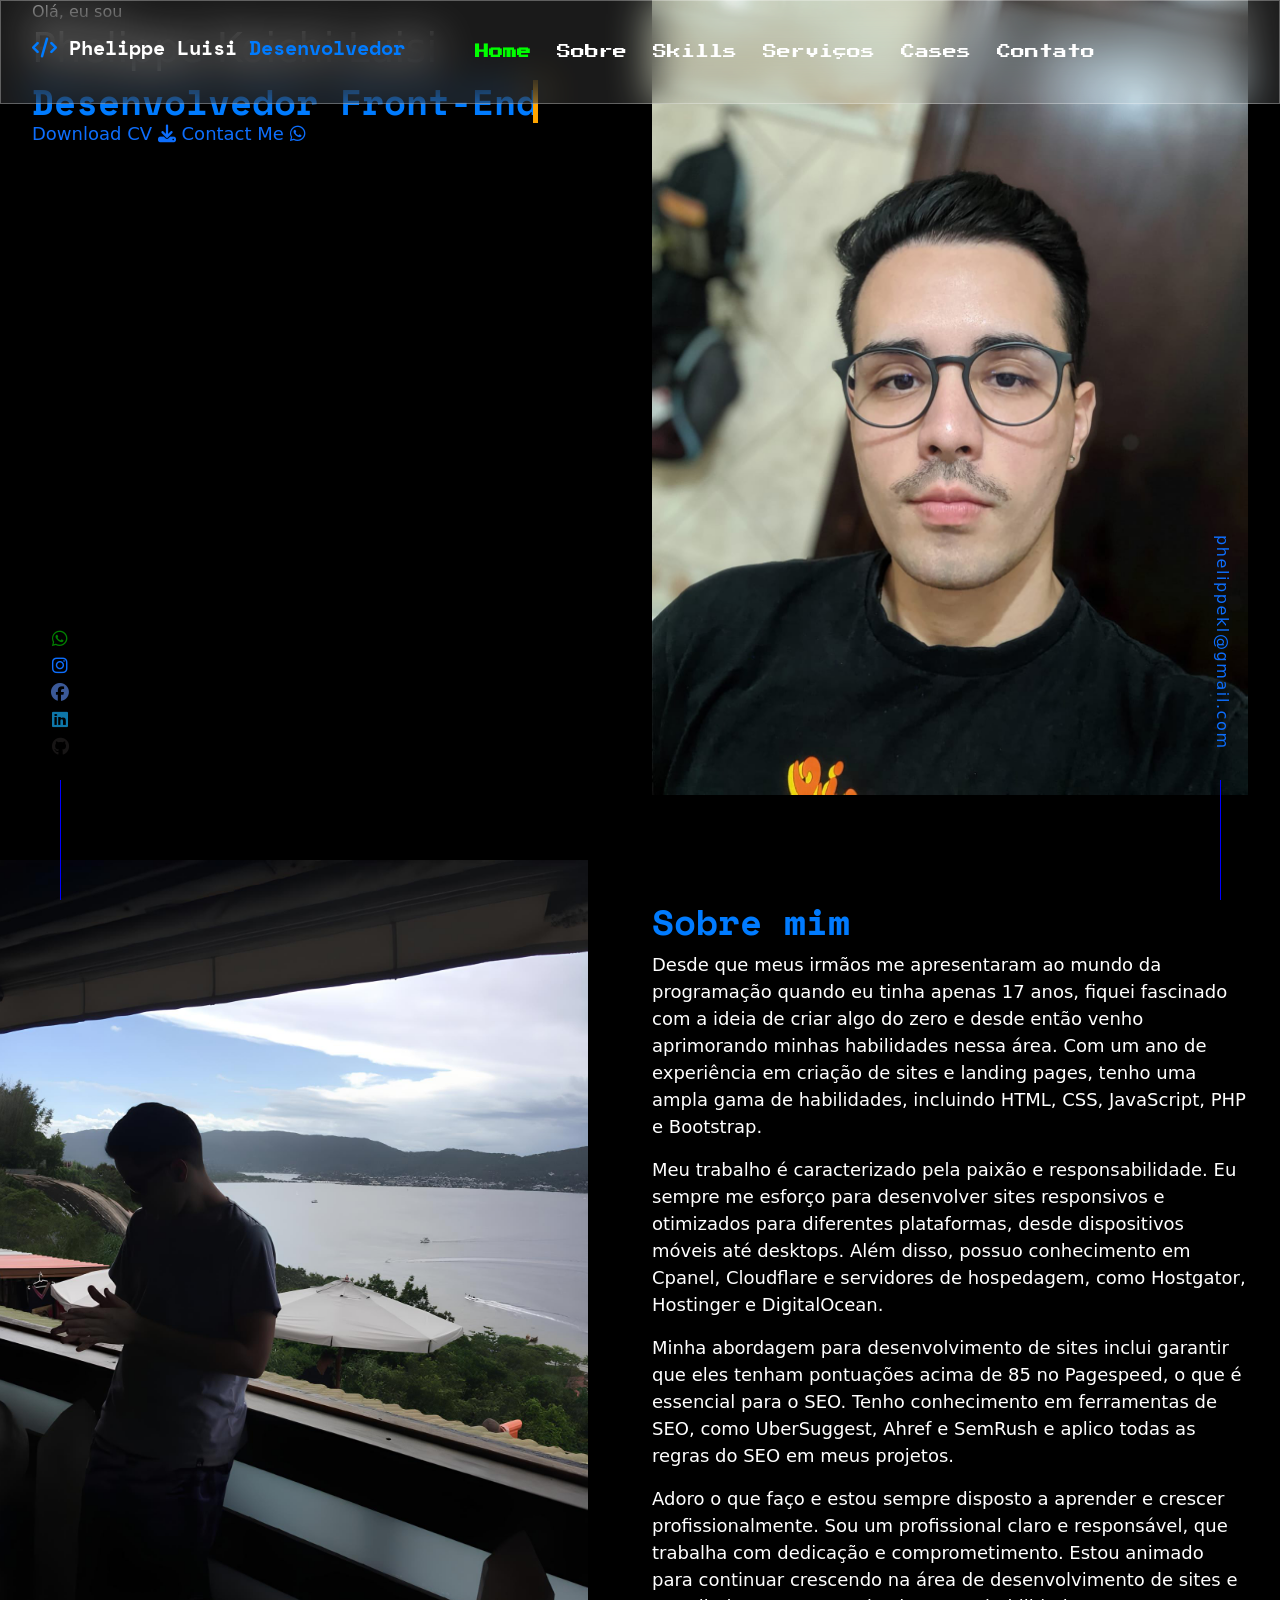
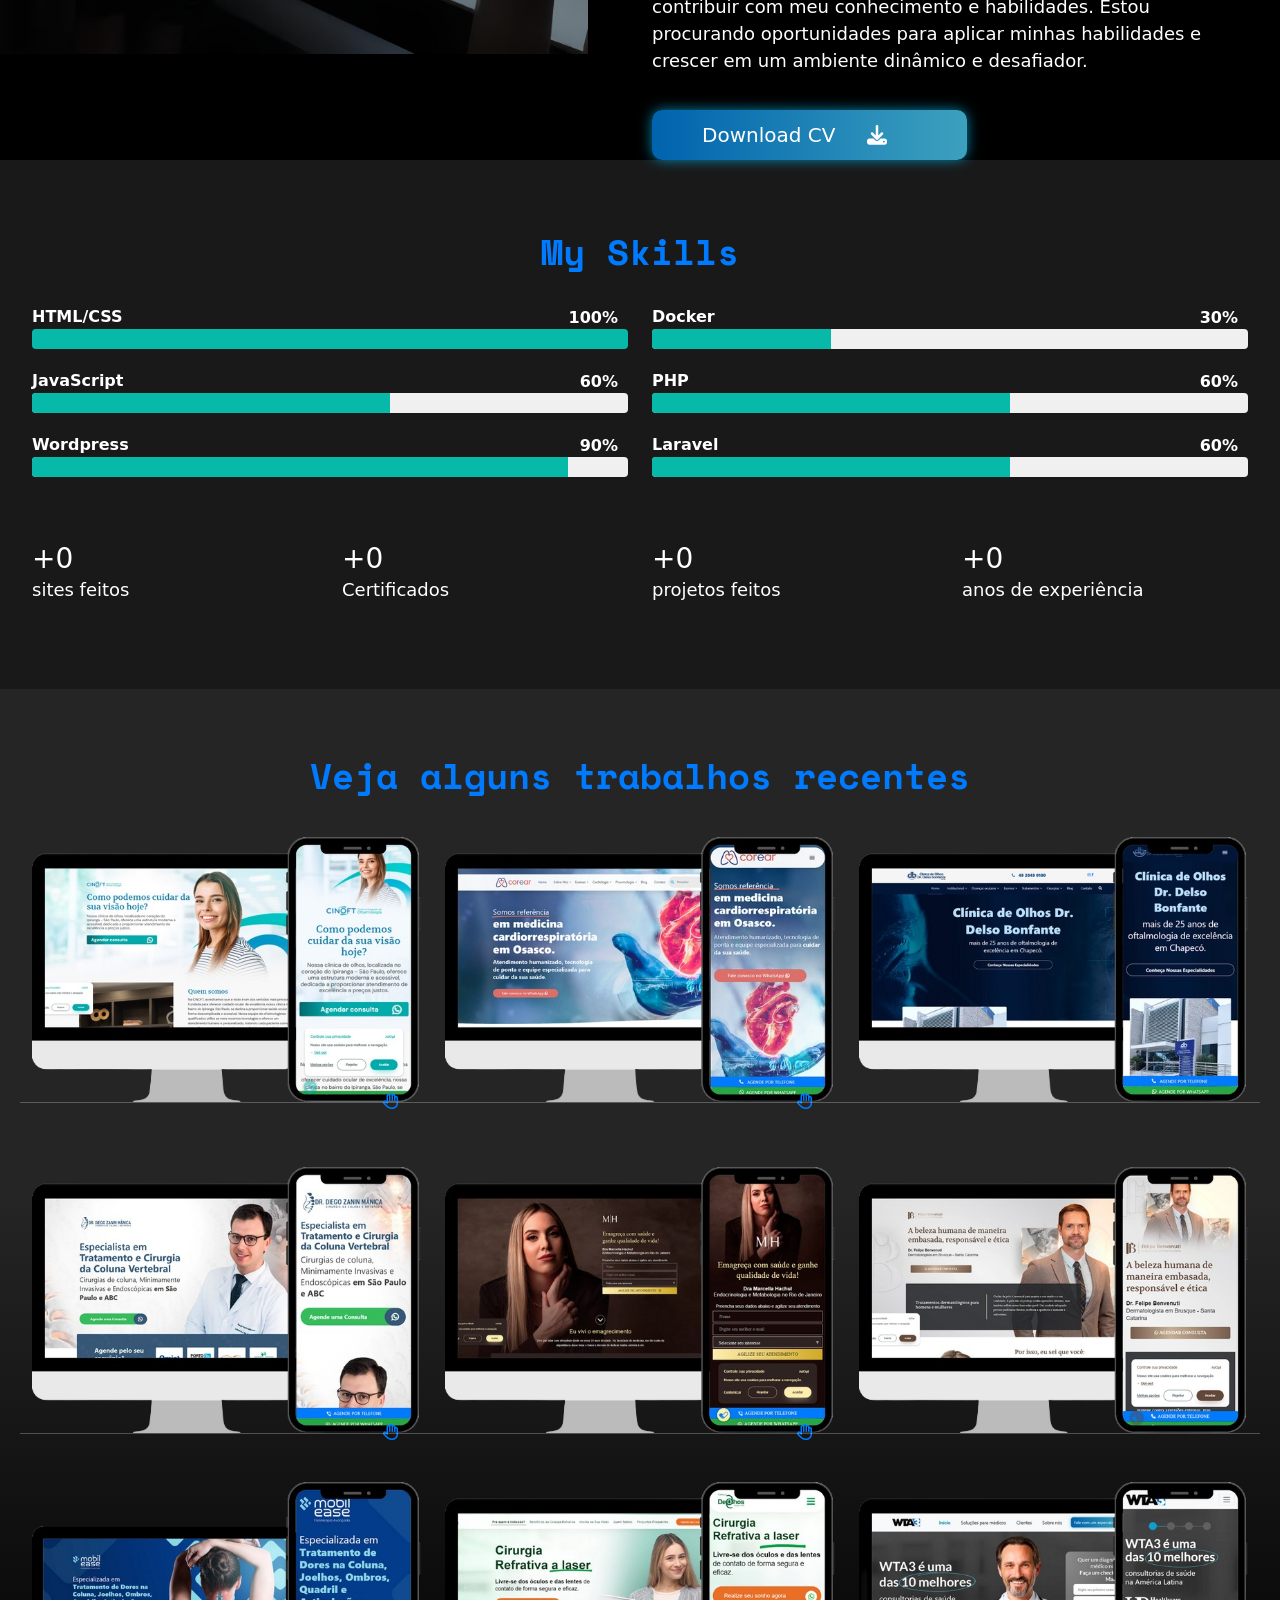
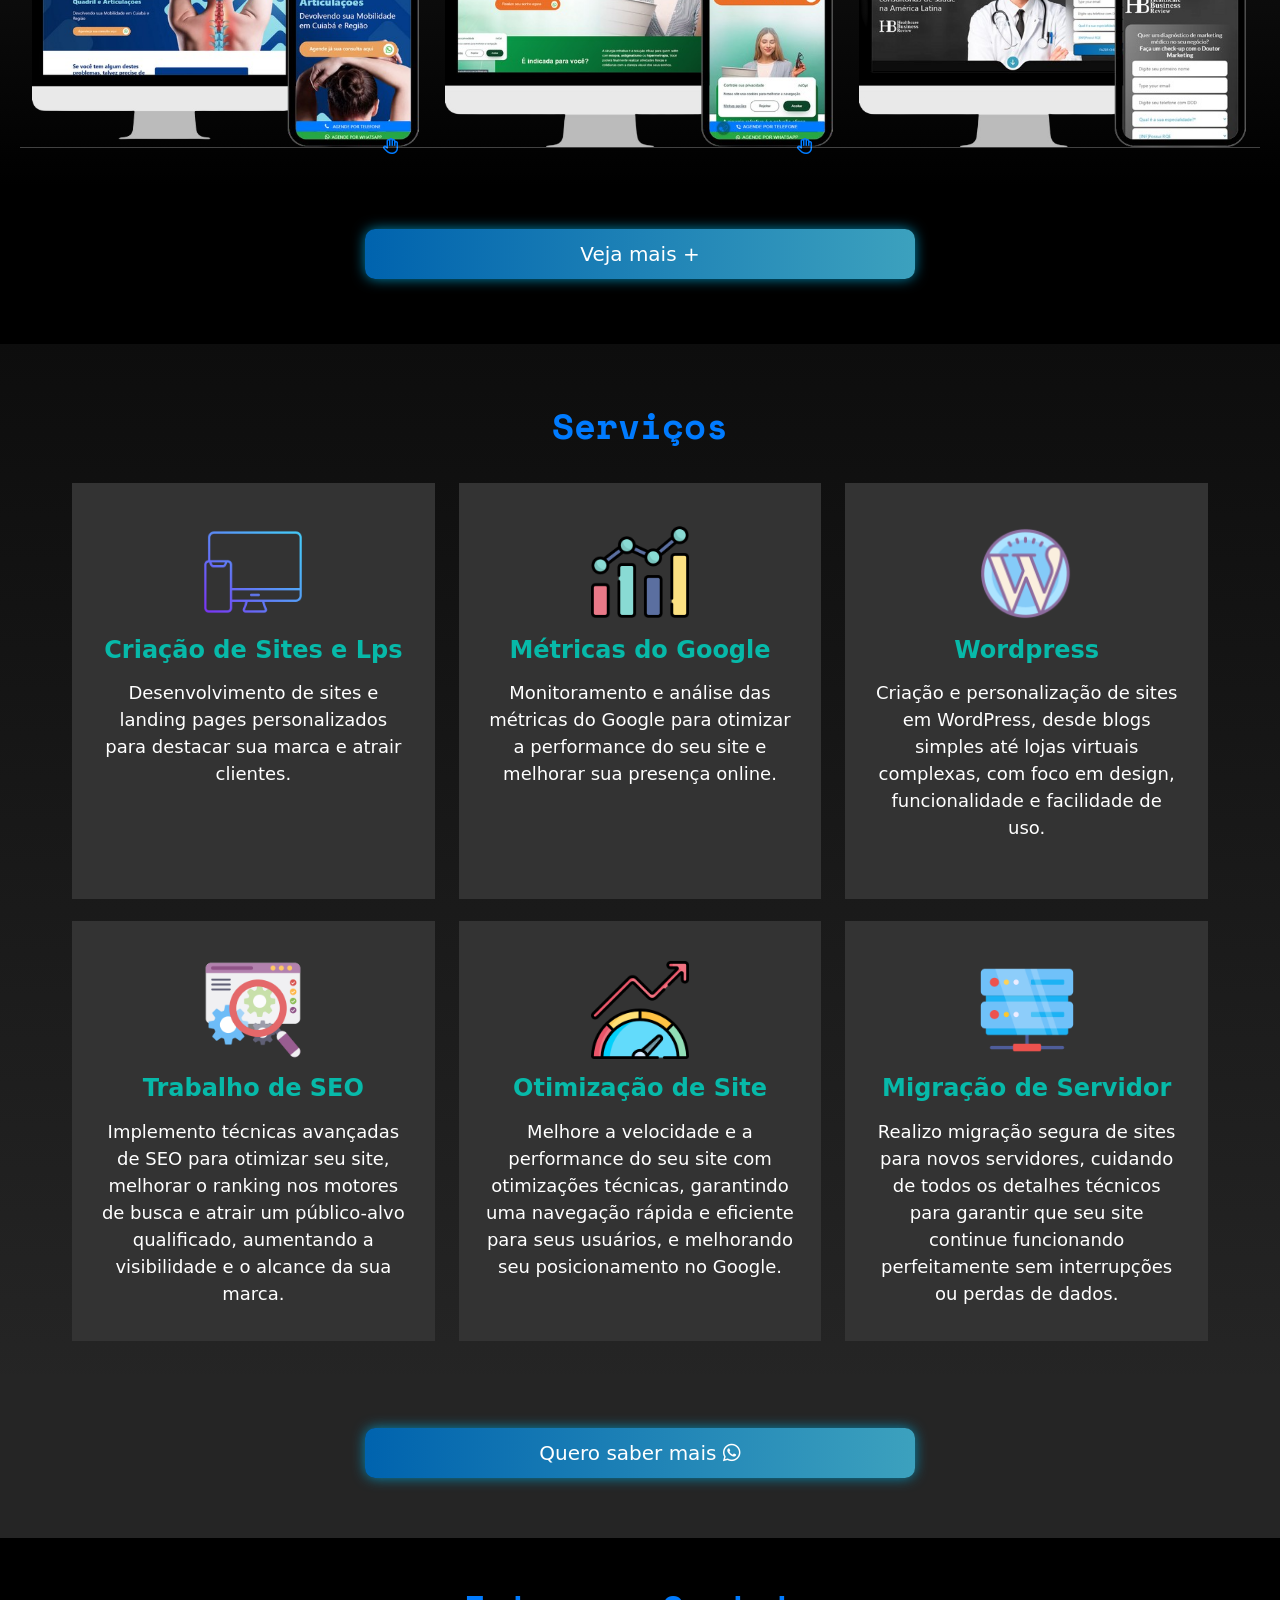
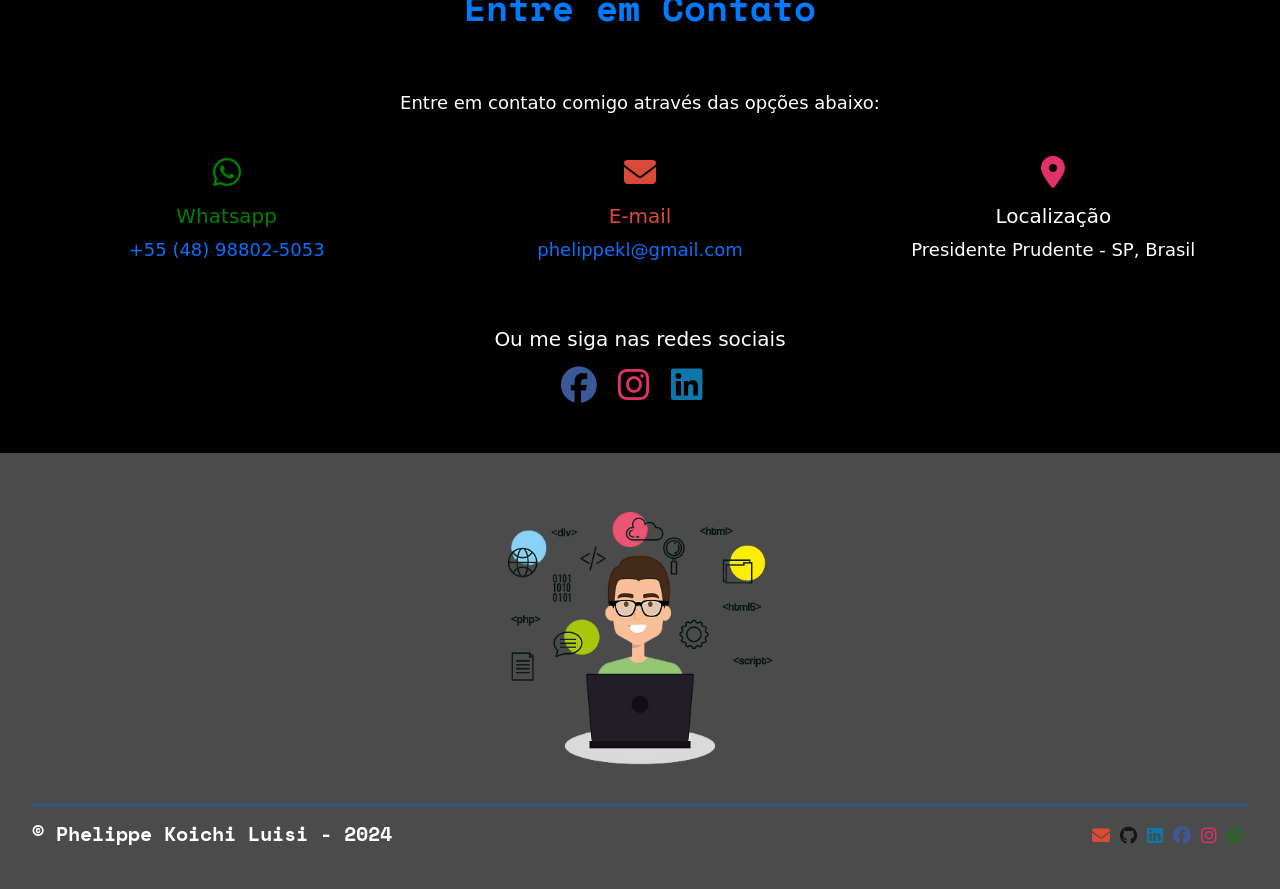
==== commit fedcc77f: "Update index.html" ====
--- a/index.html
+++ b/index.html
@@ -1,4 +1,3 @@
-
 <!DOCTYPE html>
 <html lang="pt-br">
    <head>
@@ -9,6 +8,7 @@
     'https://www.googletagmanager.com/gtm.js?id='+i+dl;f.parentNode.insertBefore(j,f);
     })(window,document,'script','dataLayer','GTM-MFWNFBT');</script>
     <!-- End Google Tag Manager -->
+
     <meta charset="utf-8">
     <meta http-equiv="X-UA-Compatible" content="IE=edge">
     <meta name="viewport" content="width=device-width, initial-scale=1">
@@ -28,32 +28,36 @@
     <link rel="preconnect" href="https://fonts.gstatic.com" crossorigin>
     <link href="https://fonts.googleapis.com/css2?family=Space+Mono:ital,wght@0,400;0,700;1,400;1,700&display=swap" rel="stylesheet">
     <link href="https://fonts.googleapis.com/css2?family=Press+Start+2P&family=Space+Mono:ital,wght@0,400;0,700;1,400;1,700&display=swap" rel="stylesheet">
-
-    <!-- Animações-->
+    <link href="https://fonts.googleapis.com/css2?family=DM+Sans:ital,opsz,wght@0,9..40,100..1000;1,9..40,100..1000&family=Domine:wght@400..700&family=Lato:ital,wght@0,100;0,300;0,400;0,700;0,900;1,100;1,300;1,400;1,700;1,900&family=Nunito:ital,wght@0,200..1000;1,200..1000&family=Open+Sans:ital,wght@0,300..800;1,300..800&family=Raleway:ital,wght@0,100..900;1,100..900&family=Roboto:ital,wght@0,100;0,300;0,400;0,500;0,700;0,900;1,100;1,300;1,400;1,500;1,700;1,900&family=Ruda:wght@400..900&family=Sora:wght@100..800&family=Volkhov:ital,wght@0,400;0,700;1,400;1,700&display=swap" rel="stylesheet">
+
+
+    <!-- Animações
     <link href="https://unpkg.com/aos@2.3.1/dist/aos.css" rel="stylesheet">
     <script src="https://unpkg.com/aos@2.3.1/dist/aos.js"></script> 
-
+    -->
+    
     <!-- Owl Carousel CSS -->
     <link rel="stylesheet" href="https://cdnjs.cloudflare.com/ajax/libs/OwlCarousel2/2.3.4/assets/owl.carousel.min.css">
     <link rel="stylesheet" href="https://cdnjs.cloudflare.com/ajax/libs/OwlCarousel2/2.3.4/assets/owl.theme.default.min.css">
 
     <!-- Bootstrap CSS -->
-    <link rel="stylesheet" type="text/css" href="./src/bootstrap.css">
+    <link rel="stylesheet" type="text/css" href="/src/bootstrap.css">
 
     <!-- Font Awesome -->
-    <link rel="stylesheet" href="./src/fontawesome-free-6.5.2-web/css/all.min.css">
+    <link rel="stylesheet" href="https://cdnjs.cloudflare.com/ajax/libs/font-awesome/6.7.2/css/all.min.css" integrity="sha512-Evv84Mr4kqVGRNSgIGL/F/aIDqQb7xQ2vcrdIwxfjThSH8CSR7PBEakCr51Ck+w+/U6swU2Im1vVX0SVk9ABhg==" crossorigin="anonymous" referrerpolicy="no-referrer" />
 
     <!-- CSS -->
-	<link rel="stylesheet" type="text/css" href="./src/style.css">
+	<link rel="stylesheet" type="text/css" href="/src/style.css">
 	   
    </head>
    <body>
     <!-- Google Tag Manager (noscript) -->
-<noscript><iframe src="https://www.googletagmanager.com/ns.html?id=GTM-MFWNFBT"
-    height="0" width="0" style="display:none;visibility:hidden"></iframe></noscript>
-<!-- End Google Tag Manager (noscript) -->
+    <noscript>
+        <iframe src="https://www.googletagmanager.com/ns.html?id=GTM-MFWNFBT"
+        height="0" width="0" style="display:none;visibility:hidden"></iframe>
+    </noscript>
+    <!-- End Google Tag Manager (noscript) -->
       
-    
 
     <nav class="navbar navbar-expand-lg bg-body-tertiary fixed-top">
         <div class="container centraliza">
@@ -64,8 +68,11 @@
                 </h2>
             </a>
             <button class="navbar-toggler" type="button" data-bs-toggle="collapse" data-bs-target="#navbarNav" aria-controls="navbarNav" aria-expanded="false" aria-label="Toggle navigation">
-                <span class="navbar-toggler-icon"></span>
-            </button>
+                <span class="navbar-toggler-icon">
+                    <i class="fa-solid fa-bars open-icon"></i> <!-- Ícone para abrir -->
+                    <i class="fa-solid fa-x close-icon d-none"></i> <!-- Ícone para fechar -->
+                </span>
+            </button>            
             <div class="collapse navbar-collapse" id="navbarNav">
                 <ul class="navbar-nav centraliza">
                     <li class="nav-item">
@@ -92,41 +99,53 @@
                         <a class="nav-link" href="#Contato">Contato</a>
                     </li>
 
-                    <div class="theme-switcher">
+                    <div class="theme-switcher invisible">
                         <input type="checkbox" id="theme-switch" class="theme-switch" />
                         <label for="theme-switch" class="switch">
                             <span class="icon moon"><i class="fas fa-moon"></i></span>
                             <span class="icon sun"><i class="fas fa-sun"></i></span>
                         </label>
                     </div>
-                    
-
-                      <script>
-                        function darkMode() {
-                          var element = document.body;
-                          element.classList.toggle("dark-mode");
-                        }
-                      </script>
+               
                 </ul>
             </div>
         </div>
     </nav>
 
     <main>
-        <section class="container-fluid bg-incio" data-aos="fade-up">
+        <section class="container-fluid bg-inicio" data-aos="fade-up">
             <div class="container">
                 <div class="row">
-                    <div class="col-lg-6 col-12">
-                        <h1>Olá, Eu sou <br> Phelippe Koichi Luisi</h1>
+                    <div class="col-lg-6 col-12 first">
+                        <img src="/img/foto-topo-dois.jpg" class="img-fluid esconde-desktop" alt="Olá, Eu sou Phelippe Koichi Luisi">
+
+                        <div class="hello-container">
+                            <div class="hello-line"></div>
+                            <span class="hello-text">Olá, eu sou</span>
+                        </div>
+
+                        <h1>Phelippe Koichi Luisi</h1>
                         <div class="typing-container">
-                            <h2 class="typing">Desenvolvedor Front-End</h2>
+                            <h2 class="typing h2-dev">Desenvolvedor Front-End</h2>
                             <h2 class="typing">Freelancer</h2>
                             <h2 class="typing">Estudante</h2>
                         </div>
+
+                        <div class="ctas-topo">
+                            <a href="/img/curriculo-phelippe.pdf" download="Curriculo_Phelippe_Luisi" class="cta-topo">
+                                Download CV
+                                <i class="fas fa-download"></i>
+                            </a>
+    
+                            <a href="https://api.whatsapp.com/send?phone=5548988025053&text=Ol%C3%A1,%20visitei%20o%20seu%20site%20e%20gostaria%20de%20saber%20mais%20informa%C3%A7%C3%B5es%20sobre%20os%20seus%20servi%C3%A7os.%20Poderia%20me%20ajudar?%20%0A%0A" target="_blank" download="Curriculo_Phelippe_Luisi" class="cta-topo-2">
+                                Contact Me
+                                <i class="fa-brands fa-whatsapp"></i>
+                            </a>
+                        </div>
                     </div>                                   
 
-                    <div class="col-lg-6 col-12">
-                        <img src="./img/perfil-black.jpeg" class="img-fluid" alt="Olá, Eu sou Phelippe Koichi Luisi">
+                    <div class="col-lg-6 col-12 esconde-mobile">
+                        <img src="/img/foto-topo-dois.jpg" class="img-fluid" alt="Olá, Eu sou Phelippe Koichi Luisi">
                     </div>
                 </div>
             </div>
@@ -134,10 +153,13 @@
 
         <!--Parte 2-->
         <section class="container-fluid bg-parte-2" id="Sobre" data-aos="fade-left">
+            <div class="col-lg-6 col-12 esconde-desktop no-padding">
+                <img src="/img/sobre-mim.jpg" class="img-fluid" alt="Olá, Eu sou Phelippe Koichi Luisi">
+            </div>
             <div class="container">
                 <div class="row">
-                    <div class="col-lg-6 col-12">
-                        <img src="./img/foto-parte-2.jpeg" class="img-fluid" alt="Olá, Eu sou Phelippe Koichi Luisi">
+                    <div class="col-lg-6 col-12 esconde-mobile">
+                        <img src="/img/sobre-mim.jpg" class="img-fluid" alt="Olá, Eu sou Phelippe Koichi Luisi">
                     </div>
 
                     <div class="col-lg-6 col-12">
@@ -151,7 +173,7 @@
 
                         <p>Adoro o que faço e estou sempre disposto a aprender e crescer profissionalmente. Sou um profissional claro e responsável, que trabalha com dedicação e comprometimento. Estou animado para continuar crescendo na área de desenvolvimento de sites e contribuir com meu conhecimento e habilidades. Estou procurando oportunidades para aplicar minhas habilidades e crescer em um ambiente dinâmico e desafiador.</p>
 
-                        <a href="./img/curriculo-phelippe.pdf" download="Curriculo_Phelippe_Luisi" class="cta-padrao">
+                        <a href="/img/curriculo-phelippe.pdf" download="Curriculo_Phelippe_Luisi" class="cta-padrao">
                             Download CV
                             <i class="fas fa-download"></i>
                         </a>
@@ -171,66 +193,75 @@
 
                     <div class="col-lg-6 col-12" >
                         <div class="skill">
-                        <span class="skill-label">HTML</span>
-                        <div class="skill-bar">
-                            <div class="skill-progress" data-progress="100%"></div>
-                        </div>
-                        <span class="skill-percentage">80%</span>
-                        </div>
+                            <span class="skill-label">HTML/CSS</span>
+                            <div class="skill-bar">
+                                <div class="skill-progress" data-progress="100%"></div>
+                            </div>
+                            <span class="skill-percentage">100%</span>
+                        </div>
+
                         <div class="skill">
-                        <span class="skill-label">CSS</span>
-                        <div class="skill-bar">
-                            <div class="skill-progress" data-progress="80%"></div>
-                        </div>
-                        <span class="skill-percentage">80%</span>
-                        </div>
+                            <span class="skill-label">JavaScript</span>
+                            <div class="skill-bar">
+                                <div class="skill-progress" data-progress="60%"></div>
+                            </div>
+                            <span class="skill-percentage">60%</span>
+                        </div>
+
                         <div class="skill">
-                        <span class="skill-label">Wordpress</span>
-                        <div class="skill-bar">
-                            <div class="skill-progress" data-progress="90%"></div>
-                        </div>
-                        <span class="skill-percentage">90%</span>
+                            <span class="skill-label">Wordpress</span>
+                            <div class="skill-bar">
+                                <div class="skill-progress" data-progress="90%"></div>
+                            </div>
+                            <span class="skill-percentage">90%</span>
                         </div>
                     </div>
 
                     <div class="col-lg-6 col-12">
                         <div class="skill">
-                        <span class="skill-label">PHP</span>
-                        <div class="skill-bar">
-                            <div class="skill-progress" data-progress="60%"></div>
-                        </div>
-                        <span class="skill-percentage">60%</span>
-                        </div>
+                            <span class="skill-label">Docker</span>
+                            <div class="skill-bar">
+                                <div class="skill-progress" data-progress="30%"></div>
+                            </div>
+                            <span class="skill-percentage">30%</span>
+                        </div>
+
                         <div class="skill">
-                        <span class="skill-label">Laravel</span>
-                        <div class="skill-bar">
-                            <div class="skill-progress" data-progress="60%"></div>
-                        </div>
-                        <span class="skill-percentage">60%</span>
-                        </div>
-                    </div>
-
-                    <div class="col-lg-3 col-12">
+                            <span class="skill-label">PHP</span>
+                            <div class="skill-bar">
+                                <div class="skill-progress" data-progress="60%"></div>
+                            </div>
+                            <span class="skill-percentage">60%</span>
+                        </div>
+
+                        <div class="skill">
+                            <span class="skill-label">Laravel</span>
+                            <div class="skill-bar">
+                                <div class="skill-progress" data-progress="60%"></div>
+                            </div>
+                            <span class="skill-percentage">60%</span>
+                        </div>
+                    </div>
+
+                    <div class="col-lg-3 col-6">
                         <h3 class="mb-0 counter" data-count="20">+0</h3>
                         <p>sites feitos</p>
                     </div>
                     
-                    <div class="col-lg-3 col-12">
+                    <div class="col-lg-3 col-6">
                         <h3 class="mb-0 counter" data-count="15">+0</h3>
                         <p>Certificados</p>
                     </div>
                     
-                    <div class="col-lg-3 col-12">
+                    <div class="col-lg-3 col-6">
                         <h3 class="mb-0 counter" data-count="30">+0</h3>
                         <p>projetos feitos</p>
                     </div>
                     
-                    <div class="col-lg-3 col-12">
+                    <div class="col-lg-3 col-6">
                         <h3 class="mb-0 counter" data-count="2">+0</h3>
                         <p>anos de experiência</p>
                     </div>
-                    
-                    
                 </div>
             </div>
             <div id="Cases"></div>
@@ -245,21 +276,21 @@
                     </div>
 
                     <div class="col-lg-4 col-12">
-                        <a href="https://catarata.clinicabonfante.com.br/" target="_blank"><img src="./img/catarata-mtg-rmv-bg.png" class="img-fluid" alt="Site feito para o Cliente"></a>
-                        <div class="hand-container">
-                            <i class="fa-regular fa-hand"></i>
-                        </div>
-                    </div>
-
-                    <div class="col-lg-4 col-12">
-                        <a href="https://corear.com.br/" target="_blank"><img src="./img/site-cor-e-ar-rmv-bg.png" class="img-fluid" alt="Site feito para o Cliente..."></a>
-                        <div class="hand-container">
-                            <i class="fa-regular fa-hand"></i>
-                        </div>
-                    </div>
-
-                    <div class="col-lg-4 col-12">
-                        <a href="http://clinicabonfante.com.br/" target="_blank"><img src="./img/site-dr-delso-mtg-rmv-bg.png" class="img-fluid" alt="Site feito para o Cliente..."></a>
+                        <a href="https://cinoft.com.br/" target="_blank"><img src="/img/site-cinoft.png" class="img-fluid" alt="Site feito para o Cliente"></a>
+                        <div class="hand-container">
+                            <i class="fa-regular fa-hand"></i>
+                        </div>
+                    </div>
+
+                    <div class="col-lg-4 col-12">
+                        <a href="https://corear.com.br/" target="_blank"><img src="/img/site-cor-e-ar-rmv-bg.png" class="img-fluid" alt="Site feito para o Cliente..."></a>
+                        <div class="hand-container">
+                            <i class="fa-regular fa-hand"></i>
+                        </div>
+                    </div>
+
+                    <div class="col-lg-4 col-12">
+                        <a href="http://clinicabonfante.com.br/" target="_blank"><img src="/img/site-dr-delso-mtg-rmv-bg.png" class="img-fluid" alt="Site feito para o Cliente..."></a>
                         <div class="hand-container">
                             <i class="fa-regular fa-hand"></i>
                         </div>
@@ -269,21 +300,21 @@
 
                     <!--Coluna 2-->
                     <div class=" col-lg-4 col-12 mt-5">
-                        <a href="https://coluna.drdiegozanin.com.br/"><img src="./img/site-dr-diego-rmv-bg.png" class="img-fluid" alt="Site feito para o Cliente..."></a>
+                        <a href="https://coluna.drdiegozanin.com.br/"><img src="/img/site-dr-diego-rmv-bg.png" class="img-fluid" alt="Site feito para o Cliente..."></a>
                         <div class="hand-container">
                             <i class="fa-regular fa-hand"></i>
                         </div>
                     </div>
 
                     <div class="col-lg-4 col-12 mt-5">
-                        <a href="http://lp.dramarcellahachul.com.br/" target="_blank"><img src="./img/site-dra-marcella-.png" class="img-fluid" alt="Site feito para o Cliente..."></a>
+                        <a href="http://lp.dramarcellahachul.com.br/" target="_blank"><img src="/img/site-dra-marcella-.png" class="img-fluid" alt="Site feito para o Cliente..."></a>
                         <div class="hand-container">
                             <i class="fa-regular fa-hand"></i>
                         </div>
                     </div>
 
                     <div class="col-lg-4 col-12 mt-5">
-                        <a href="http://lp.felipebenvenuti.com.br/"><img src="./img/site-felipe-mtg-rmv-bg.png" class="img-fluid" alt="Site feito para o Cliente..."></a>
+                        <a href="http://lp.felipebenvenuti.com.br/"><img src="/img/site-felipe-mtg-rmv-bg.png" class="img-fluid" alt="Site feito para o Cliente..."></a>
                         <div class="hand-container">
                             <i class="fa-regular fa-hand"></i>
                         </div>
@@ -293,21 +324,21 @@
 
                     <!--Coluna 3-->
                     <div class="col-lg-4 col-12">
-                        <a href="http://mobilease.com.br/" target="_blank"><img src="./img/site-mobilease-remove-bg.png" class="img-fluid" alt="Site feito para o Cliente..."></a>
-                        <div class="hand-container">
-                            <i class="fa-regular fa-hand"></i>
-                        </div>
-                    </div>
-
-                    <div class="col-lg-4 col-12">
-                        <a href="https://cirurgiarefrativa.drmatheusvieira.com.br/" target="_blank"><img src="./img/site-refrativa-mtg-rmv-bg.png" class="img-fluid" alt="Site feito para o Cliente Dr. Matheus Vieira"></a>
-                        <div class="hand-container">
-                            <i class="fa-regular fa-hand"></i>
-                        </div>
-                    </div>
-
-                    <div class="col-lg-4 col-12">
-                        <img src="./img/site-wta3-rmv-bg.png" class="img-fluid" alt="Site feito para o Cliente...">
+                        <a href="http://mobilease.com.br/" target="_blank"><img src="/img/site-mobilease-remove-bg.png" class="img-fluid" alt="Site feito para o Cliente..."></a>
+                        <div class="hand-container">
+                            <i class="fa-regular fa-hand"></i>
+                        </div>
+                    </div>
+
+                    <div class="col-lg-4 col-12">
+                        <a href="https://cirurgiarefrativa.drmatheusvieira.com.br/" target="_blank"><img src="/img/site-refrativa-mtg-rmv-bg.png" class="img-fluid" alt="Site feito para o Cliente Dr. Matheus Vieira"></a>
+                        <div class="hand-container">
+                            <i class="fa-regular fa-hand"></i>
+                        </div>
+                    </div>
+
+                    <div class="col-lg-4 col-12">
+                        <img src="/img/site-wta3-rmv-bg.png" class="img-fluid" alt="Site feito para o Cliente...">
                         <div class="hand-container">
                             <i class="fa-regular fa-hand"></i>
                         </div>
@@ -316,7 +347,7 @@
                     <hr>
 
                     <div class="col-lg-6 col-12 centraliza">
-                        <a href="https://api.whatsapp.com/send/?phone=5548988025053&text=Ol%C3%A1+vim+pelo+site+e+gostaria+de+saber+mais+informa%C3%A7%C3%B5es.&type=phone_number&app_absent=0" target="_blank" class="cta-padrao">
+                        <a href="https://api.whatsapp.com/send?phone=5548988025053&text=Ol%C3%A1,%20visitei%20o%20seu%20site%20e%20gostaria%20de%20saber%20mais%20informa%C3%A7%C3%B5es%20sobre%20os%20seus%20servi%C3%A7os.%20Poderia%20me%20ajudar?%20%0A%0A" target="_blank" class="cta-padrao">
                             Veja mais +
                         </a>
                     </div>
@@ -335,7 +366,7 @@
 
                     <div class="col-lg-4 col-12">
                         <div class="card-parte-5 centraliza mb-4">
-                            <img src="./img/sites-mobile.png" class="img-fluid" alt="">
+                            <img src="/img/sites-mobile.png" class="img-fluid" alt="">
                             <h3>Criação de Sites e Lps</h3>
                             <p>Desenvolvimento de sites e landing pages personalizados para destacar sua marca e atrair clientes.</p>
                         </div>
@@ -343,7 +374,7 @@
                     
                     <div class="col-lg-4 col-12">
                         <div class="card-parte-5 centraliza mb-4">
-                            <img src="./img/metricas.png" alt="Métricas do Google">
+                            <img src="/img/metricas.png" alt="Métricas do Google">
                             <h3>Métricas do Google</h3>
                             <p>Monitoramento e análise das métricas do Google para otimizar a performance do seu site e melhorar sua presença online.</p>
                         </div>
@@ -351,7 +382,7 @@
                     
                     <div class="col-lg-4 col-12">
                         <div class="card-parte-5 centraliza mb-4">
-                            <img src="./img/icone-wordpress.png" class="img-fluid" alt="">
+                            <img src="/img/icone-wordpress.png" class="img-fluid" alt="">
                             <h3>Wordpress</h3>
                             <p>Criação e personalização de sites em WordPress, desde blogs simples até lojas virtuais complexas, com foco em design, funcionalidade e facilidade de uso.</p>
                         </div>
@@ -360,7 +391,7 @@
                     <!--Coluna 2-->
                     <div class="col-lg-4 col-12">
                         <div class="card-parte-5 centraliza">
-                            <img src="./img/trabalho-seo.png" class="img-fluid" alt="Trabalho de SEO">
+                            <img src="/img/trabalho-seo.png" class="img-fluid" alt="Trabalho de SEO">
                             <h3>Trabalho de SEO</h3>
                             <p>Implemento técnicas avançadas de SEO para otimizar seu site, melhorar o ranking nos motores de busca e atrair um público-alvo qualificado, aumentando a visibilidade e o alcance da sua marca.</p>
                         </div>
@@ -368,7 +399,7 @@
                     
                     <div class="col-lg-4 col-12">
                         <div class="card-parte-5 centraliza mb-4">
-                            <img src="./img/pagespeed.png" class="img-fluid" alt="Otimização de Site">
+                            <img src="/img/pagespeed.png" class="img-fluid" alt="Otimização de Site">
                             <h3>Otimização de Site</h3>
                             <p>Melhore a velocidade e a performance do seu site com otimizações técnicas, garantindo uma navegação rápida e eficiente para seus usuários, e melhorando seu posicionamento no Google.</p>
                         </div>
@@ -376,14 +407,14 @@
                     
                     <div class="col-lg-4 col-12">
                         <div class="card-parte-5 centraliza">
-                            <img src="./img/servidor.png" class="img-fluid" alt="">
+                            <img src="/img/servidor.png" class="img-fluid" alt="">
                             <h3>Migração de Servidor</h3>
                             <p>Realizo migração segura de sites para novos servidores, cuidando de todos os detalhes técnicos para garantir que seu site continue funcionando perfeitamente sem interrupções ou perdas de dados.</p>
                         </div>
                     </div>
                     
                     <div class="col-lg-6 col-12 centraliza">
-                        <a href="https://api.whatsapp.com/send/?phone=5548988025053&text=Ol%C3%A1+vim+pelo+site+e+gostaria+de+saber+mais+informa%C3%A7%C3%B5es.&type=phone_number&app_absent=0" class="cta-padrao">
+                        <a href="https://api.whatsapp.com/send?phone=5548988025053&text=Ol%C3%A1,%20visitei%20o%20seu%20site%20e%20gostaria%20de%20saber%20mais%20informa%C3%A7%C3%B5es%20sobre%20os%20seus%20servi%C3%A7os.%20Poderia%20me%20ajudar?%20%0A%0A" class="cta-padrao">
                             Quero saber mais
                             <i class="fab fa-whatsapp"></i>
                         </a>
@@ -391,37 +422,64 @@
                 </div>
             </div>
         </section>
-              
-        <!--Parte 6-->
-        <section class="container-fluid bg-parte-6" id="Contato">
-            <div class="container">
-                <div class="row">
-                    <div class="col-lg-12 col-12 centraliza">
-                        <h2>Ficou interessado? <span>Entre em Contato Comigo</span></h2>
-                    </div>
-
-                    <div class="col-lg-12 col-12">
-                        <div class="form-container">
-                            <form action="#" method="post">
-                                <div class="form-group">
-                                    <label for="name">Nome:</label>
-                                    <input type="text" id="name" name="name" required>
-                                </div>
-                                <div class="form-group">
-                                    <label for="email">Email:</label>
-                                    <input type="email" id="email" name="email" required>
-                                </div>
-                                <div class="form-group">
-                                    <label for="phone">Telefone:</label>
-                                    <input type="tel" id="phone" name="phone" required>
-                                </div>
-                                <button type="submit" class="submit-btn">Enviar</button>
-                            </form>
-                        </div>                        
-                    </div>
-                </div>
-            </div>
-        </section>
+
+        <section class="container-fluid bg-parte-6 py-5" data-aos="fade-left">
+            <div class="container">
+              <div class="row">
+                <!-- Título -->
+                <div class="col-12 text-center mb-4">
+                  <h2 class="section-title">Entre em Contato</h2>
+                  <p class="section-subtitle">Entre em contato comigo através das opções abaixo:</p>
+                </div>
+              </div>
+          
+              <!-- Informações de contato -->
+              <div class="row text-center">
+                <!-- Telefone -->
+                <div class="col-lg-4 col-md-6 mb-4">
+                  <div class="contact-item">
+                    <i class="fab fa-whatsapp fa-2x mb-3 i-wpp"></i>
+                    <h5 class="i-wpp">Whatsapp</h5>
+                    <p class="i-wpp">
+                        <a href="https://api.whatsapp.com/send?phone=5548988025053&text=Ol%C3%A1,%20visitei%20o%20seu%20site%20e%20gostaria%20de%20saber%20mais%20informa%C3%A7%C3%B5es%20sobre%20os%20seus%20servi%C3%A7os.%20Poderia%20me%20ajudar?%20%0A%0A" target="_blank">+55 (48) 98802-5053</a>
+                    </p>
+                  </div>
+                </div>
+          
+                <!-- E-mail -->
+                <div class="col-lg-4 col-md-6 mb-4">
+                  <div class="contact-item">
+                    <i class="fas fa-envelope fa-2x mb-3 i-email"></i>
+                    <h5 class="i-email">E-mail</h5>
+                    <p class="i-email"><a href="mailto:phelippekl@gmail.com">phelippekl@gmail.com</a></p>
+                  </div>
+                </div>
+          
+                <!-- Localização -->
+                <div class="col-lg-4 col-md-6 mb-4">
+                  <div class="contact-item">
+                    <i class="fas fa-map-marker-alt fa-2x mb-3 i-insta"></i>
+                    <h5>Localização</h5>
+                    <p>Presidente Prudente - SP, Brasil</p>
+                  </div>
+                </div>
+              </div>
+          
+              <!-- Redes Sociais -->
+              <div class="row mt-4">
+                <div class="col-12 text-center">
+                  <h5>Ou me siga nas redes sociais</h5>
+                  <div class="social-links mt-3">
+                    <a href="https://www.facebook.com/phelippe.luisi?comment_id=Y29tbWVudDoxNTcwODMyMDE2MzMyNjEyXzE1NzQ3NTE1MDI2MDczMzA%3D&__tn__=R*F" class="me-3 i-facebook" target="_blank"><i class="fab fa-facebook fa-2x"></i></a>
+                    <a href="https://www.facebook.com/phelippe.luisi?comment_id=Y29tbWVudDoxNTcwODMyMDE2MzMyNjEyXzE1NzQ3NTE1MDI2MDczMzA%3D&__tn__=R*F" class="me-3 i-insta" target="_blank"><i class="fab fa-instagram fa-2x"></i></a>
+                    <a href="https://www.linkedin.com/in/phelippe-k-luisi-5303591b9/" class="me-3 i-linkedin" target="_blank"><i class="fab fa-linkedin fa-2x"></i></a>
+                  </div>
+                </div>
+              </div>
+            </div>
+          </section>
+          
+            
     </main>
 
     <footer>
@@ -472,12 +530,12 @@
 
 
     <script>
-        AOS.init({
+        /*AOS.init({
         duration: 1800
-        });
+        });*/
     </script>
       
-    <script src="./src/script.js"></script>
+    <script src="/src/script.js"></script>
     <script src="https://code.jquery.com/jquery-3.6.0.min.js"></script>
     <script src="https://cdn.jsdelivr.net/npm/bootstrap@5.2.0/dist/js/bootstrap.bundle.min.js"></script>
     <script src="https://cdn.jsdelivr.net/npm/popper.js@1.16.1/dist/umd/popper.min.js" integrity="sha384-9/reFTGAW83EW2RDu2S0VKaIzap3H66lZH81PoYlFhbGU+6BZp6G7niu735Sk7lN" crossorigin="anonymous"></script>
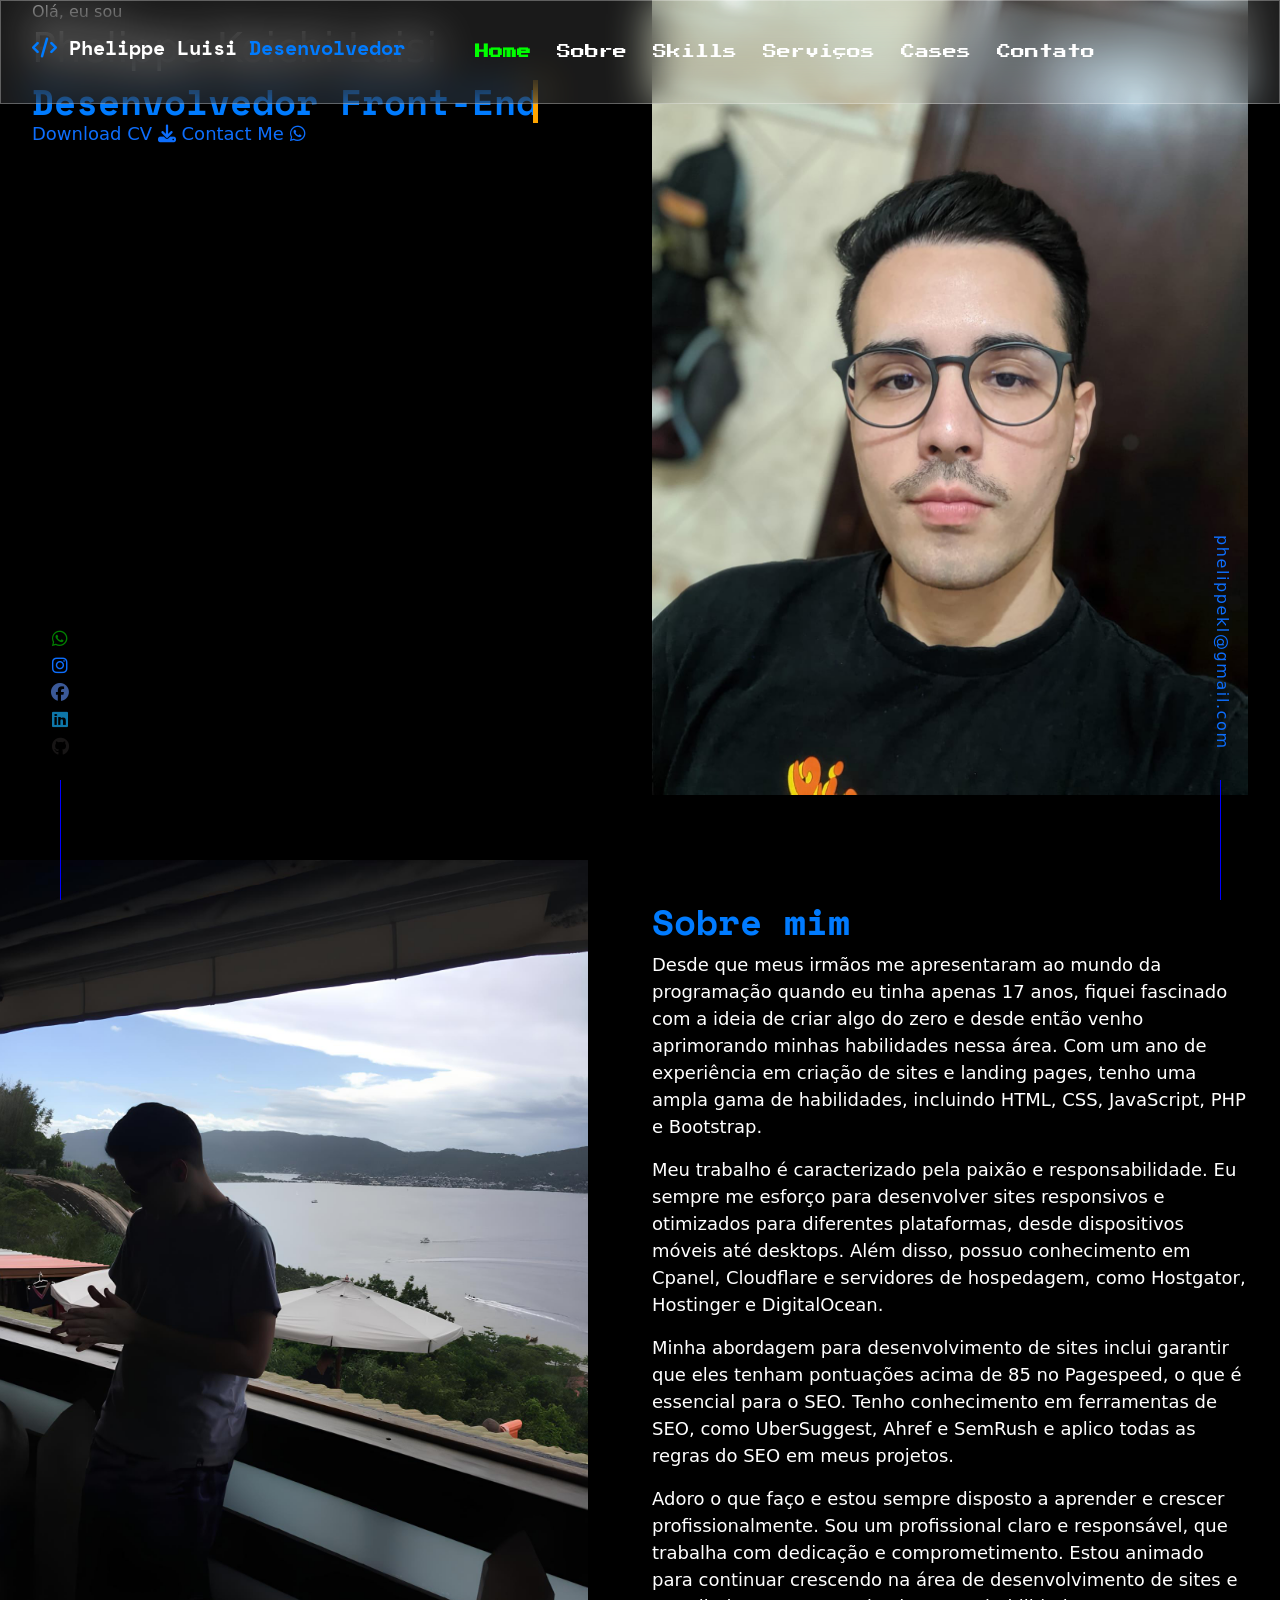
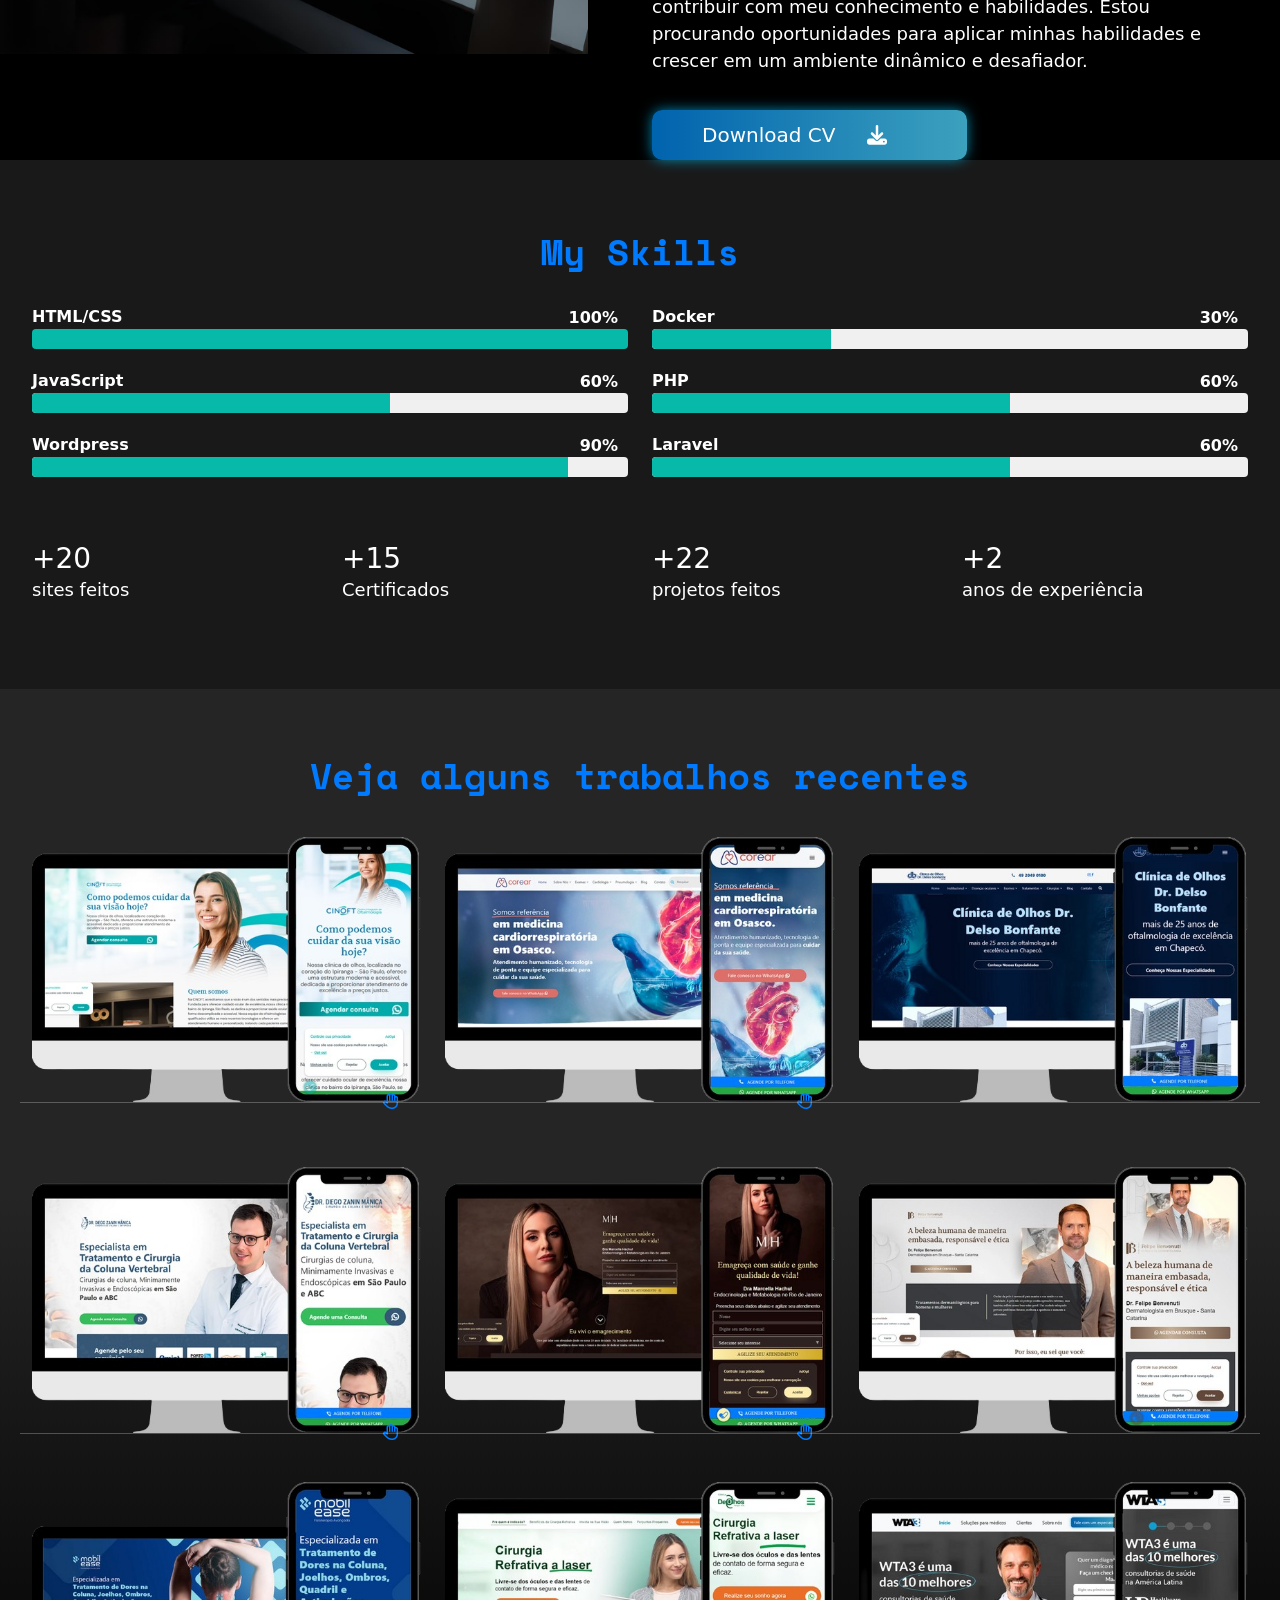
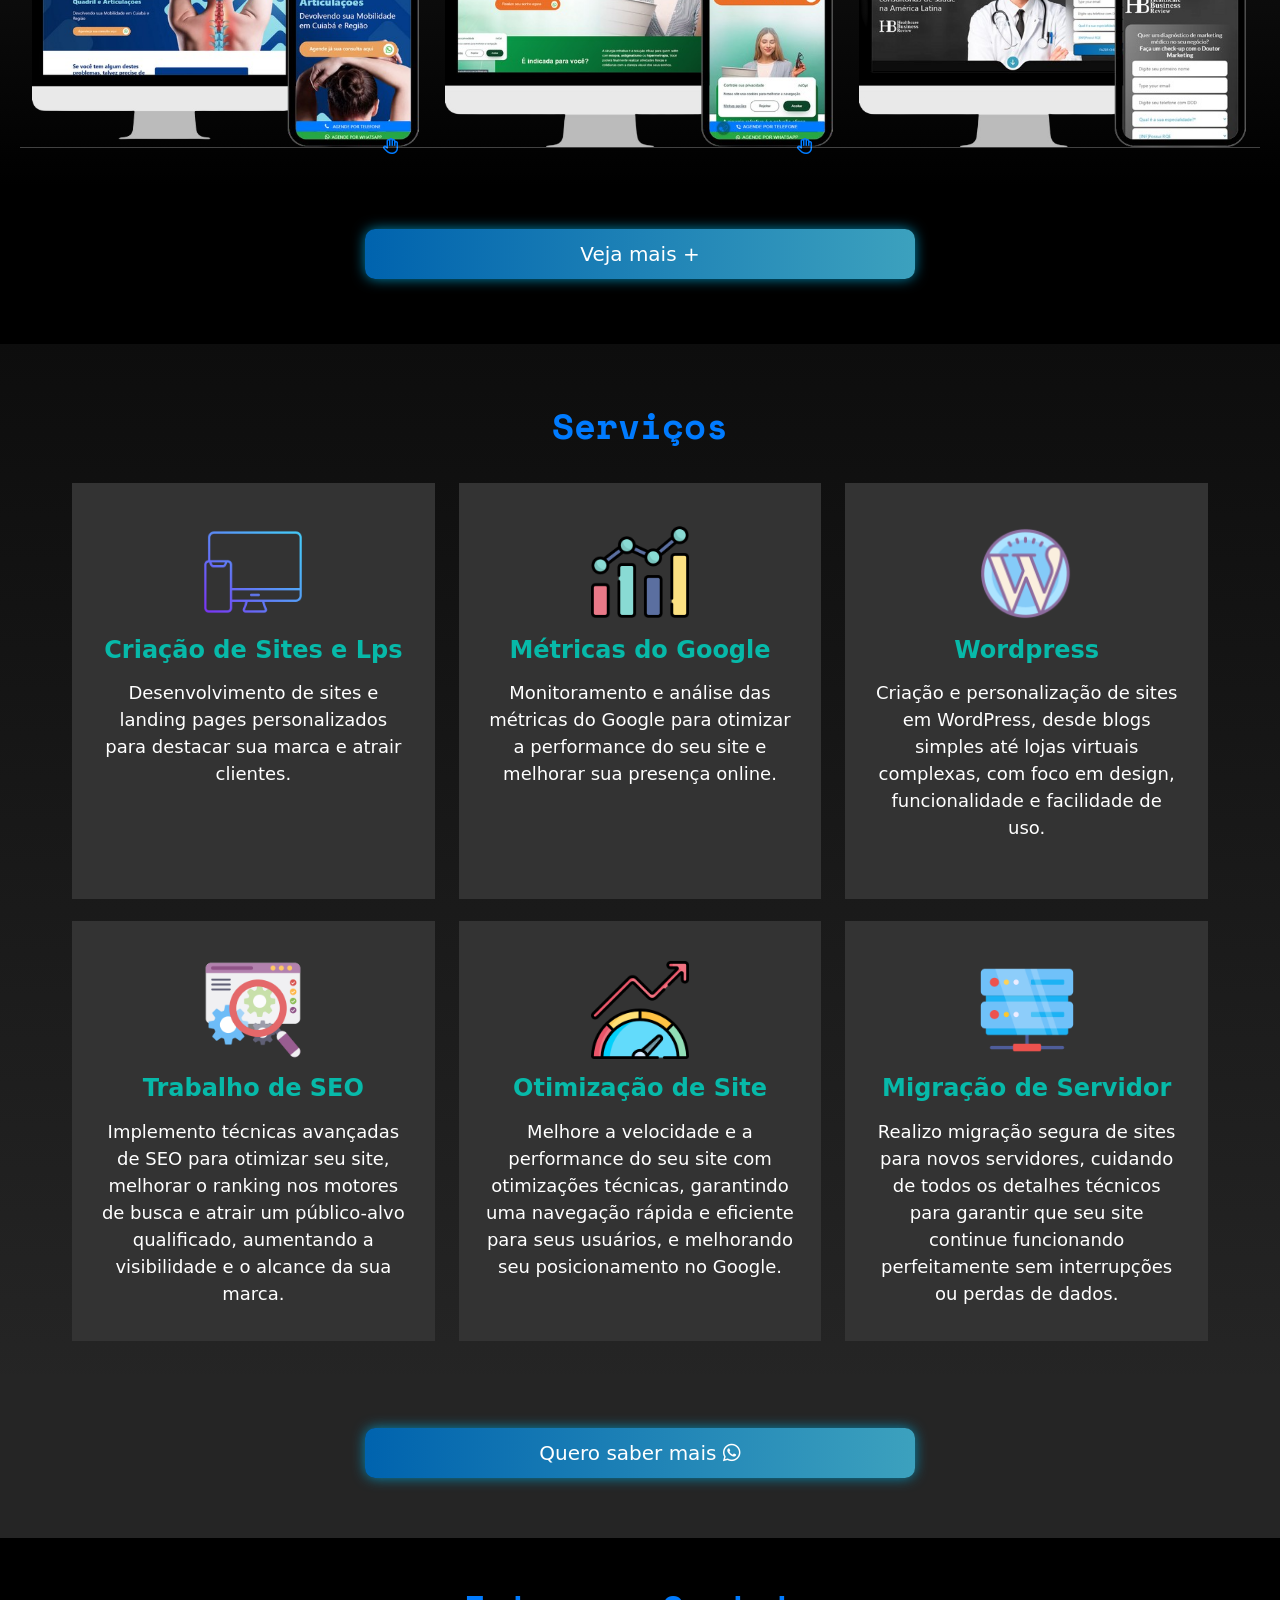
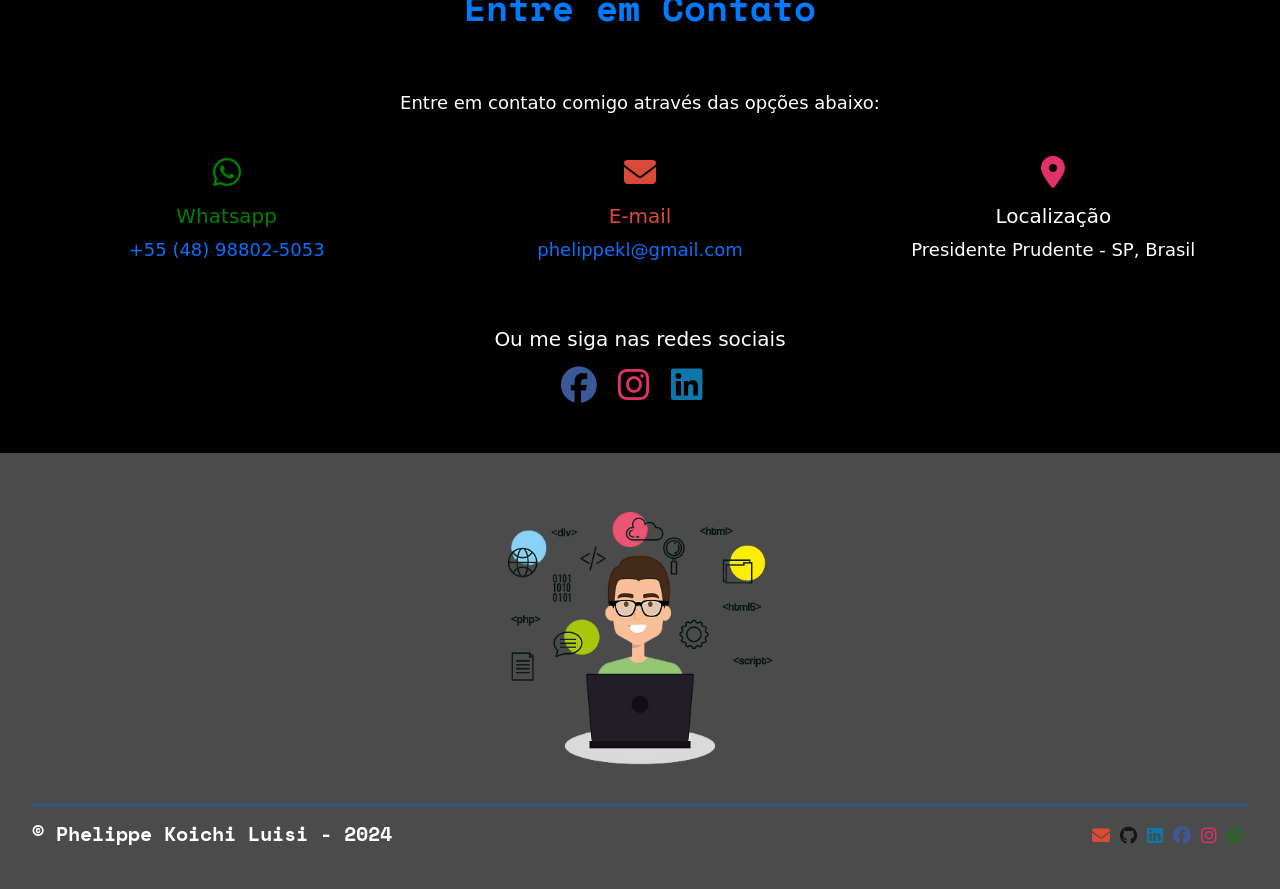
==== commit db5aa37d: "Update index.html" ====
--- a/index.html
+++ b/index.html
@@ -20,7 +20,8 @@
     <meta name="facebook-domain-verification" content="lcjc23b4fp5j2cbq5l1h8vgs4jy8uj" />
     
     <!-- The above 3 meta tags *must* come first in the head; any other head content must come *after* these tags -->
-    <meta name="Phelippe Koichi Luisi - Desenvolvedor Front-End" content="">
+    <meta name="robots" content="index, follow">
+    <meta name="description" content="Desenvolvedor web com experiência em HTML, CSS e JavaScript. Conheça meu portfólio.">
 	   
     <title>Phelippe Koichi Luisi - Desenvolvedor Front-End</title>
 	   
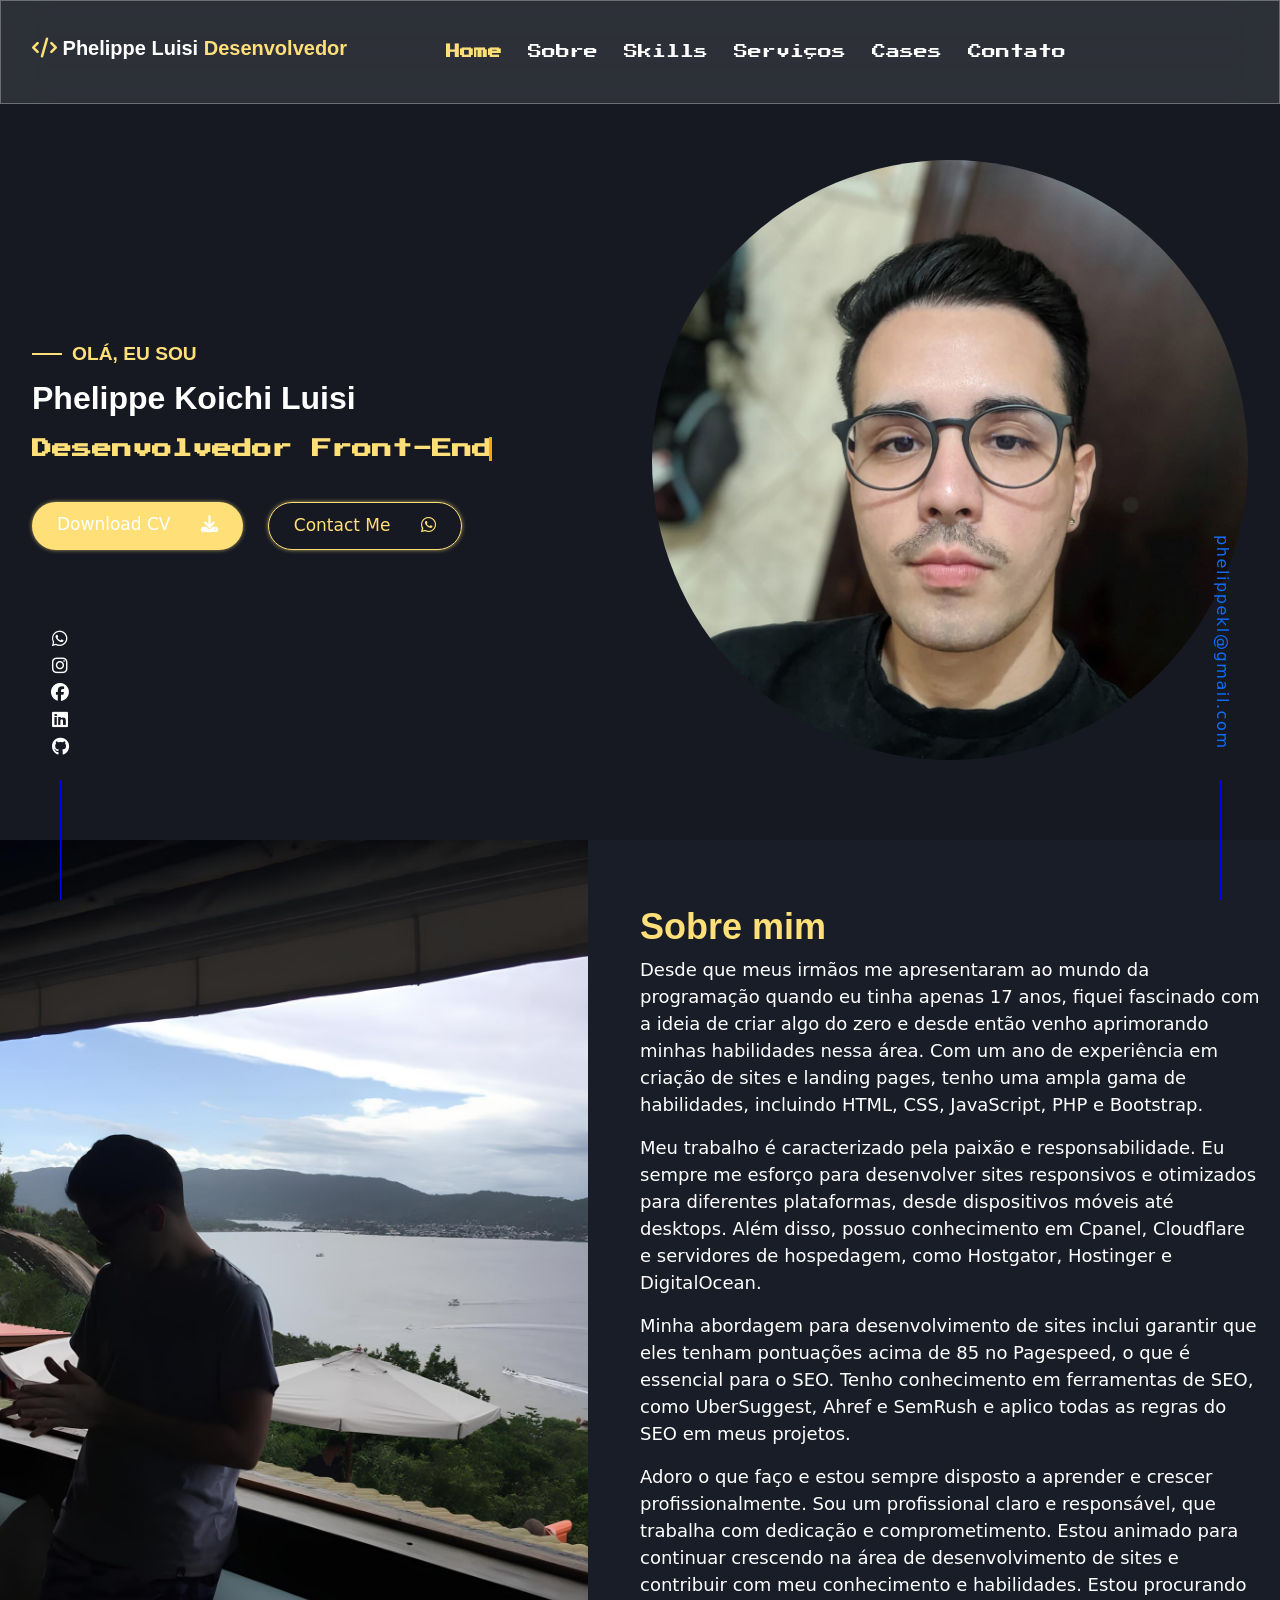
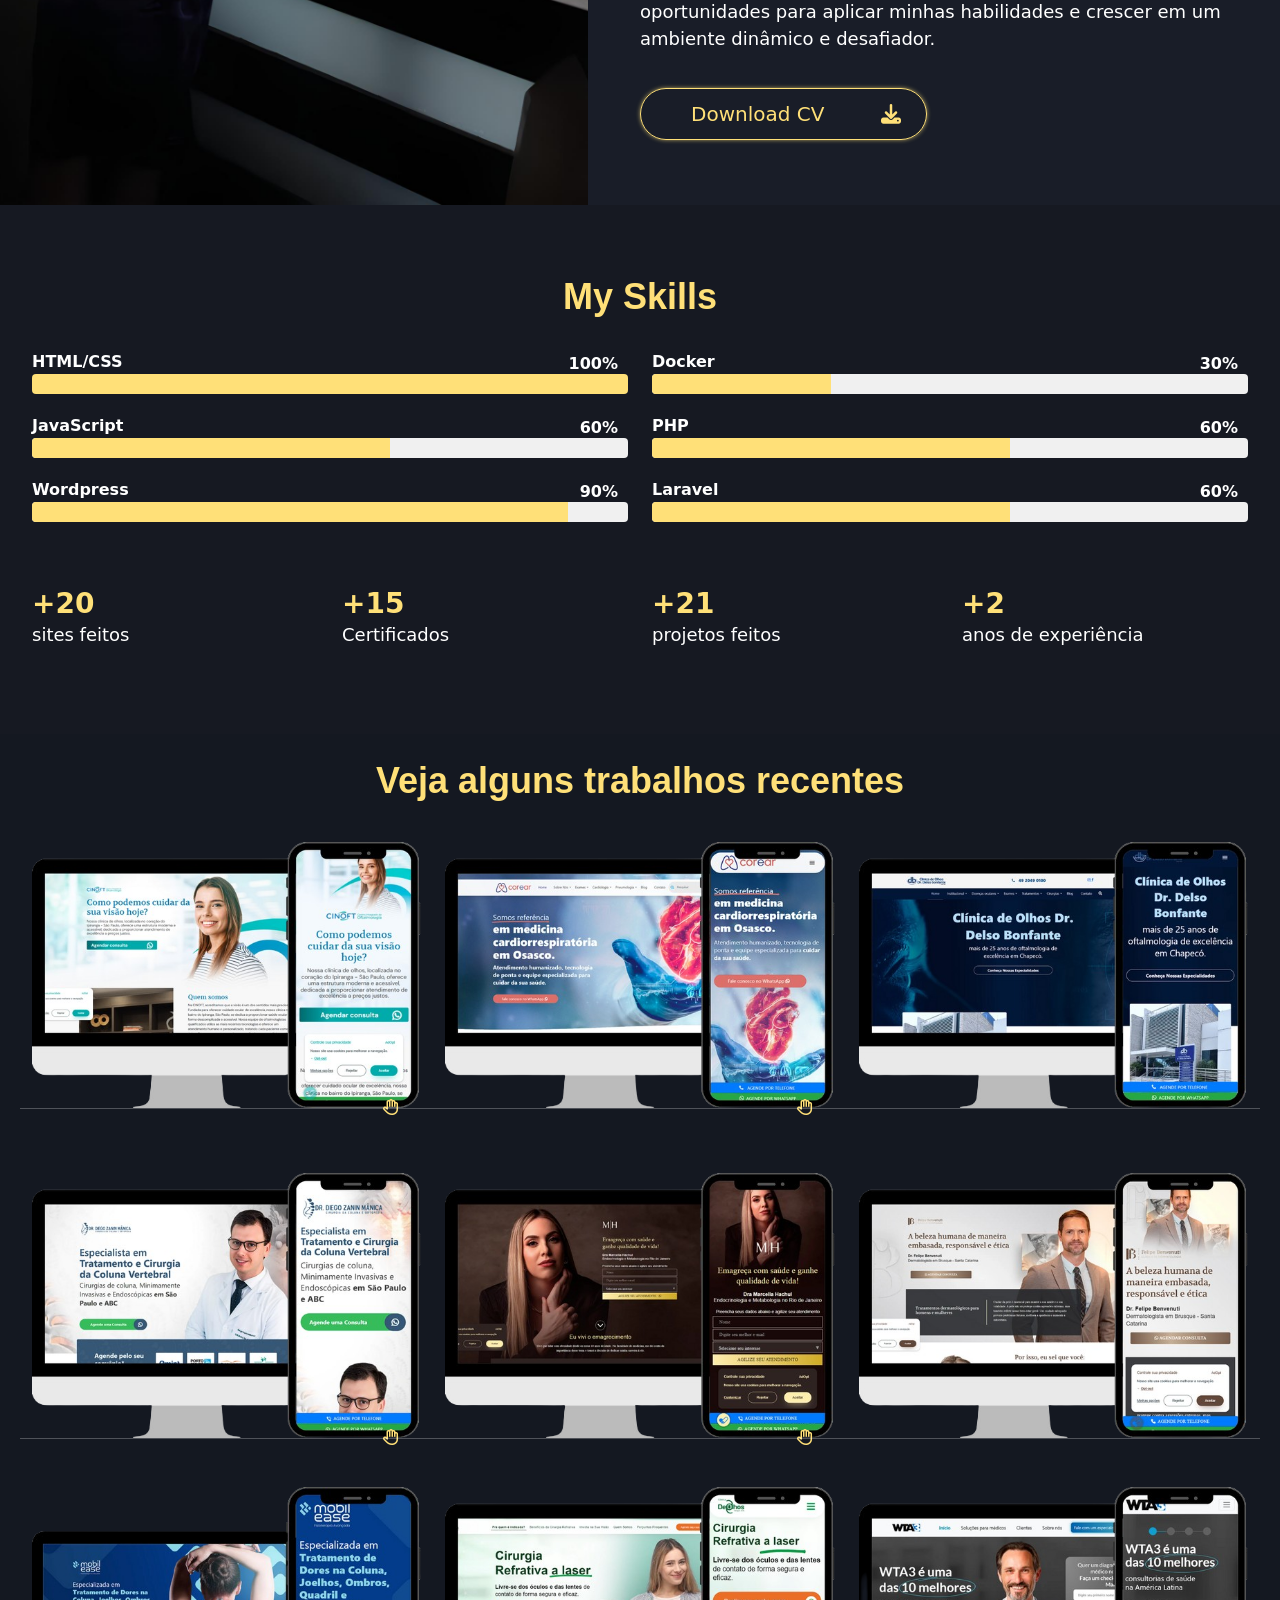
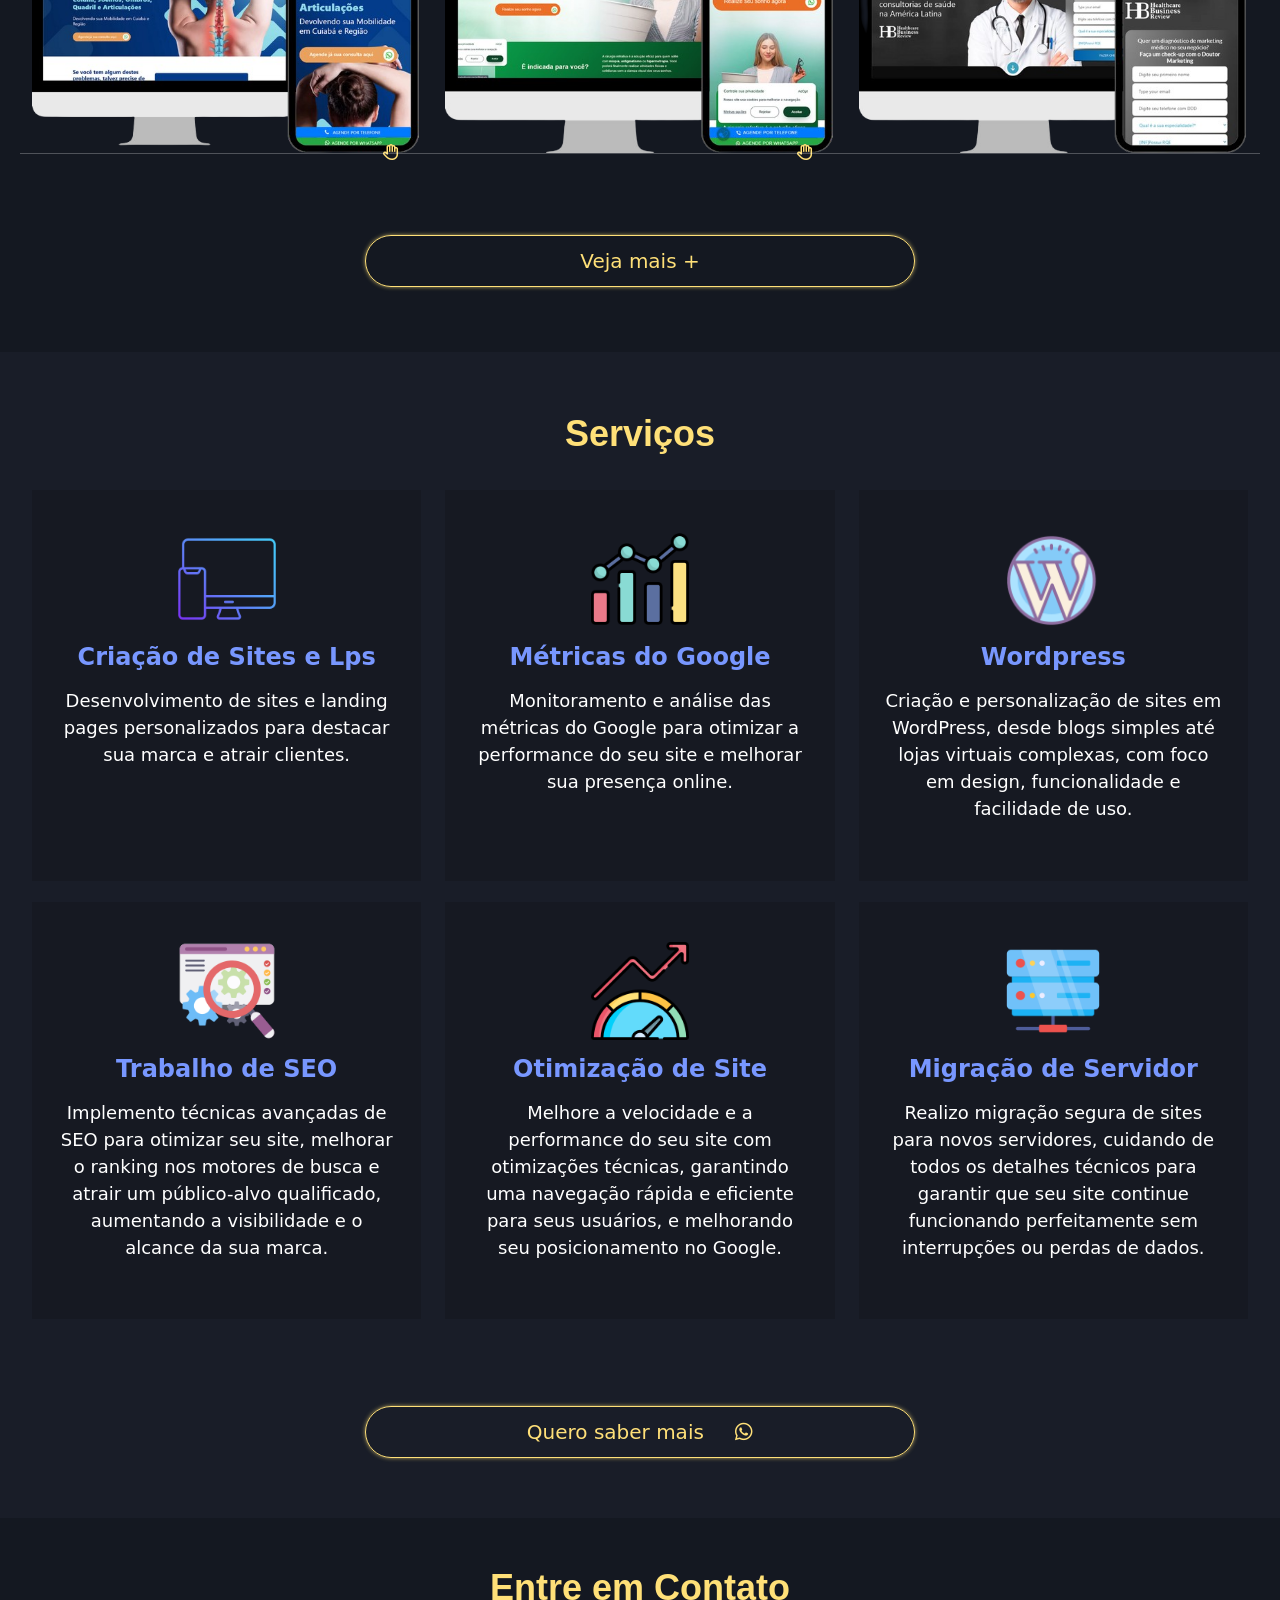
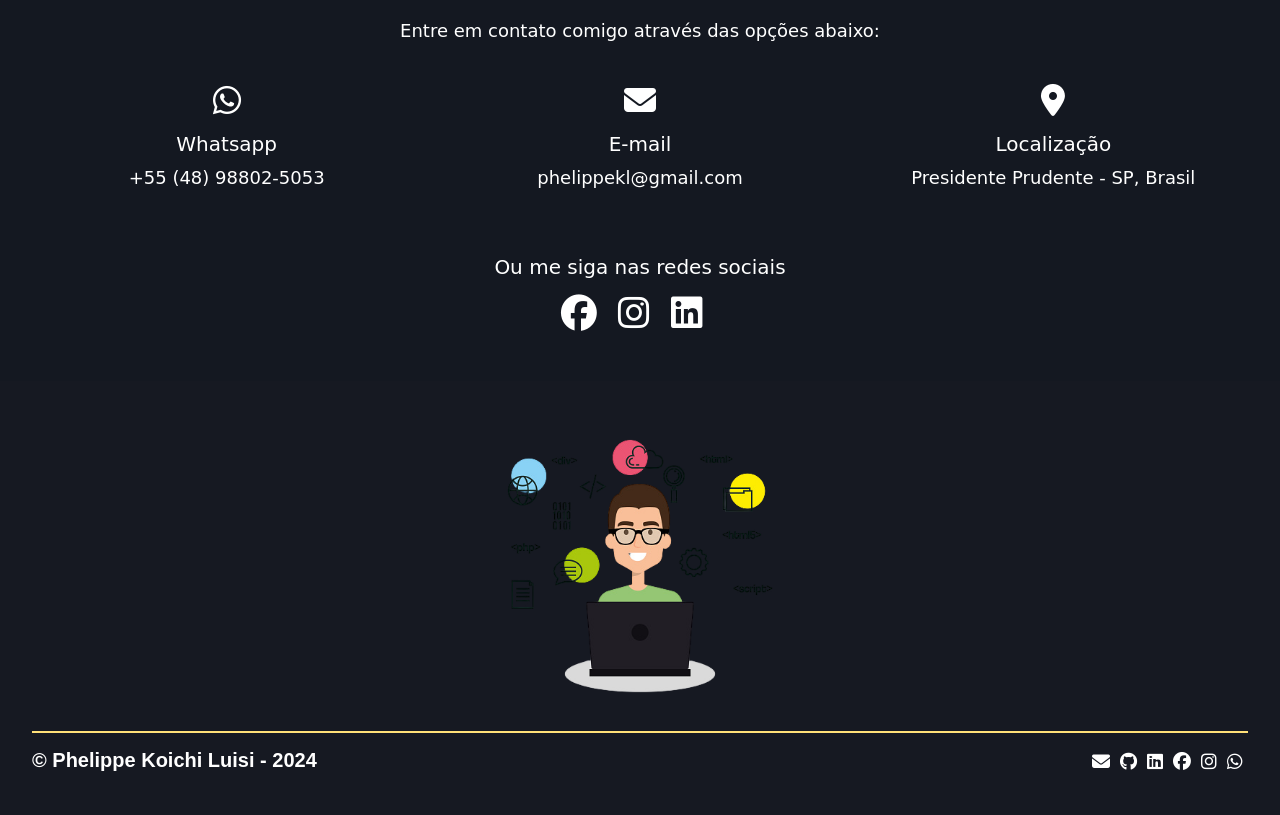
==== commit aa372ba9: "Update index.html" ====
--- a/index.html
+++ b/index.html
@@ -48,7 +48,7 @@
     <link rel="stylesheet" href="https://cdnjs.cloudflare.com/ajax/libs/font-awesome/6.7.2/css/all.min.css" integrity="sha512-Evv84Mr4kqVGRNSgIGL/F/aIDqQb7xQ2vcrdIwxfjThSH8CSR7PBEakCr51Ck+w+/U6swU2Im1vVX0SVk9ABhg==" crossorigin="anonymous" referrerpolicy="no-referrer" />
 
     <!-- CSS -->
-	<link rel="stylesheet" type="text/css" href="/src/style.css">
+    <link rel="stylesheet" type="text/css" href="/style.css">
 	   
    </head>
    <body>
--- a/style.css
+++ b/style.css
@@ -0,0 +1,1155 @@
+.botao-wpp-flutuante:hover {
+  transition: 0.8S;
+  background-color: #DDAA6B;
+  color: white;
+}
+
+.word {
+  position: relative;
+}
+
+.word::after {
+  content: '';
+  position: absolute;
+  width: 100%;
+  height: 1.5px;
+  background-color: #FF8731;
+  bottom: 0;
+  left: 0;
+  transform-origin: bottom;
+  animation: infinite-line 2s linear infinite;
+}
+
+@keyframes infinite-line {
+  0% {
+     transform: scaleX(0);
+  }
+
+  50% {
+     transform: scaleX(1);
+  }
+
+  100% {
+     transform: scaleX(0);
+  }
+}
+
+
+@media(max-width: 474.99px) {
+
+  .botao-fixo-rodape-1 {
+     position: fixed;
+     bottom: -33px;
+     width: 100%;
+     height: 70px;
+     z-index: 9999;
+  }
+
+  .botao-fixo-rodape-2 {
+     position: fixed;
+     bottom: 5px;
+     width: 100%;
+     height: 70px;
+     z-index: 9997;
+  }
+
+  .img-rodape-2 {
+     width: 10%;
+  }
+
+  .img-rodape-1 {
+     width: 10%;
+  }
+}
+
+@media(min-width:475px) and (max-width: 700.99px) {
+  .botao-fixo-rodape-1 {
+     position: fixed;
+     bottom: -33px;
+     width: 100%;
+     height: 70px;
+     z-index: 9999;
+  }
+
+  .botao-fixo-rodape-2 {
+     position: fixed;
+     bottom: 5px;
+     width: 100%;
+     height: 70px;
+     z-index: 9997;
+  }
+
+  .img-rodape-2 {
+     width: 10%;
+  }
+
+  .img-rodape-1 {
+     width: 10%;
+  }
+}
+
+@media(min-width:701px) and (max-width: 10000px) {
+  .botao-fixo-rodape-1 {
+     position: fixed;
+     bottom: -33px;
+     width: 100%;
+     height: 70px;
+     z-index: 9999;
+  }
+
+  .botao-fixo-rodape-2 {
+     position: fixed;
+     bottom: 5px;
+     width: 100%;
+     height: 70px;
+     z-index: 999;
+  }
+
+  .img-rodape-2 {
+     width: 7%;
+  }
+
+  .img-rodape-1 {
+     width: 7%;
+  }
+}
+
+
+@media(min-width: 991.99px) {
+  .esconde-desktop {
+     display: none;
+  }
+}
+
+@media(max-width: 991.98px) {
+  .esconde-mobile {
+     display: none;
+  }
+}
+
+body {
+  background-color: black;
+  color: white;
+}
+
+/* Barra de rolagem personalizada */
+body::-webkit-scrollbar {
+  width: 12px;
+}
+
+body::-webkit-scrollbar-track {
+  background: white;
+}
+
+body::-webkit-scrollbar-thumb {
+  background-color: #FFE078;
+  border-radius: 20px;
+  border: 3px solid #FFE078;
+}
+
+/* Estilos globais */
+html, body {
+  scroll-behavior: smooth;
+}
+
+/* Tipografia */
+h2 {
+  font-size: 36px;
+  color: #FFE078;
+  font-weight: bold;
+  font-family: "Open sans",sans-serif;
+}
+
+p,
+li,
+a {
+  font-size: 18px;
+  text-decoration: none;
+  font-weight: 400;
+}
+
+.navbar-toggler{
+  border: 1px solid #FFE078;
+  color: white;
+  padding: 10px 20px;
+}
+
+.close-icon{
+  color: red;
+}
+
+.navbar-toggler-icon{
+  display: inline;
+}
+
+/* Classes de utilitários */
+.fonte-bold {
+  font-weight: bold;
+}
+
+.fonte-white {
+  color: white;
+}
+
+.fonte-blue {
+  color: #FFE078;
+}
+
+/* Media Query */
+@media (min-width: 1200px) {
+  .container {
+     max-width: 1240px;
+  }
+}
+
+/* Classes de posicionamento */
+.no-padding {
+  padding: 0;
+  margin: 0;
+}
+
+.centraliza {
+  text-align: center;
+  align-items: center;
+  justify-content: center;
+  margin: 0 auto;
+}
+
+.centraliza-desk-position {
+  position: absolute;
+  top: 50%;
+  left: 50%;
+  transform: translate(-50%, -50%);
+}
+
+/*------------ NAV ----------*/
+.navbar{
+  padding: 30px 0px;
+  background: rgba(255, 255, 255, 0.1);
+  border: 1px solid rgba(255, 255, 255, 0.3);
+  backdrop-filter: blur(22px);
+}
+
+nav button{
+  margin-left: 40px;
+}
+
+nav h2{
+  font-size: 20px;
+  color: white;
+}
+
+nav h2 i{
+  color: #FFE078;
+}
+
+nav h2 span{
+  color: #FFE078;
+}
+
+.nav-item a{
+  color: white;
+  font-family: "Press Start 2P", system-ui;
+  font-size: 14px;
+  margin: 0px 5px;
+}
+
+.nav-item a:hover{
+  color: #FFE078;
+}
+
+.nav-item .active{
+  color: #FFE078;
+  font-weight: bold;
+}
+
+/*------------ FULL BANNER INICIO -----------*/
+
+.bg-inicio {
+  padding: 160px 0px 80px 0px;
+}
+
+.bg-inicio .first{
+  margin-top: 180px;
+}
+
+.hello-container {
+  display: flex;
+  align-items: center; 
+}
+
+.hello-line {
+  width: 30px; 
+  height: 2px; 
+  background-color: #FFE078;
+  margin-right: 10px; 
+}
+
+.hello-text {
+  font-family: 'Arial', sans-serif; 
+  font-size: 1.2rem; 
+  font-weight: bold; 
+  color: #FFE078;
+  text-transform: uppercase; 
+}
+
+.bg-inicio h1{
+  font-size: 32px;
+  font-family: "Ruda",sans-serif;
+  margin: 10px 0 20px;
+  font-weight: bold;
+}
+
+.bg-inicio h2{
+  font-weight: bold;
+  font-size: 20px;
+  color: #FFE078;
+  font-family: "Press Start 2P", system-ui;
+}
+
+.bg-inicio img{
+  height: 600px;
+  object-fit: cover;
+  width: 100%;
+  border-radius: 100%;
+}
+
+.ctas-topo{
+  display: flex;
+  margin-top: 25px;
+}
+
+.cta-topo{
+  background: #FFE078;
+  box-shadow: 0px 0px 5.4px -1px #FFE078;
+  border-radius: 99px;
+  padding: 10px 25px;
+  color: white;
+  font-size: 17px;
+  display: inline-block;
+  width: auto;
+}
+
+.cta-topo:hover{
+  background: transparent;
+  box-shadow: 0px 0px 5.4px -1px #FFE078;
+  color: #FFE078;
+  border: 1px solid #FFE078;;
+  transition: 0.3s all ease;
+}
+
+.cta-topo-2:hover{
+  background: #FFE078;
+  box-shadow: 0px 0px 5.4px -1px #FFE078;
+  color: white;
+  transition: 0.3s all ease;
+}
+
+.cta-topo-2{
+  background: transparent;
+  box-shadow: 0px 0px 5.4px -1px #FFE078;
+  border-radius: 99px;
+  padding: 10px 25px;
+  color: #FFE078;
+  border: 1px solid #FFE078;;
+  font-size: 17px;
+  display: inline-block;
+  width: auto;
+  margin-left: 25px;
+}
+
+.cta-padrao {
+  background: transparent;
+  box-shadow: 0px 0px 5.4px -1px #FFE078;
+  border-radius: 99px;
+  padding: 10px 25px;
+  color: #FFE078;
+  border: 1px solid #FFE078;;
+  font-size: 20px;
+  margin-top: 65px;
+  display: inline-block;
+  width: 550px;
+}
+
+.ctas-topo i, .cta-padrao  i{
+  padding-left: 25px;
+}
+
+/*-------- PARTE 2 ------*/
+
+.bg-parte-2 .col-lg-6:nth-child(2){
+  padding: 65px 0px;
+}
+
+.bg-parte-2 img{
+  margin-left: -40px;
+  height: 100%;
+  object-fit: cover;
+}
+
+.bg-parte-2 .cta-padrao{
+  margin-top: 20px;
+  max-width: 100%;
+  width: auto;
+  padding-left: 50px;
+}
+
+.bg-parte-2 .cta-padrao i{
+  margin-left: 25px;
+}
+
+/*----- PARTE 3 ------*/
+.bg-parte-3 {
+  padding: 70px 0px;
+  background-color: #161922;
+  color: white;
+}
+
+.bg-parte-3 h3 {
+  margin-top: 45px;
+  margin-bottom: 40px;
+}
+
+.skill {
+  margin-bottom: 20px;
+  position: relative;
+}
+
+.skill-label {
+  font-weight: bold;
+}
+
+.skill-bar {
+  height: 20px;
+  background-color: #f0f0f0;
+  border-radius: 4px;
+  overflow: hidden;
+}
+
+.skill-progress {
+  height: 100%;
+  background-color: #FFE078;
+  width: 0;
+  transition: width 2s ease-in-out;
+}
+
+.skill-percentage {
+  position: absolute;
+  top: -20%;
+  right: 0;
+  height: 100%;
+  display: flex;
+  align-items: center;
+  padding: 0 10px;
+  font-weight: bold;
+  color: #fff;
+}
+
+.counter {
+  font-weight: bold;
+  color: #FFE078;
+  transition: color 0.3s ease-in-out;
+}
+
+/* ---- PARTE 4 -----*/
+.bg-parte-4 {
+  background-color: #141821;
+  text-align: center;
+  position: relative;
+  padding: 25px 0px 65px;
+}
+
+.bg-parte-4 .col-lg-4{
+  position: relative;
+}
+
+.bg-parte-4 h2 {
+  margin-bottom: 40px;
+  font-weight: bold;
+}
+
+.bg-parte-4 img:hover {
+  -webkit-transition: -webkit-transform 0.5s ease;
+  transition: transform 0.5s ease;
+  -webkit-transform: scale(0.4);
+  transform: scale(1.2);
+  cursor: pointer;
+}
+
+/*---- PARTE 5 ----*/
+.bg-parte-5 {
+  background: #191D28;
+  padding: 60px 0px;
+}
+
+.bg-parte-5 h2 {
+  margin-bottom: 35px;
+}
+
+.card-parte-5 {
+  background-color: #161922;
+  padding: 40px 25px;
+  height: 95%;
+}
+
+.card-parte-5 h3 {
+  color: #7897ff;
+  font-weight: bold;
+  font-size: 24px;
+  margin: 15px 0px;
+}
+
+.card-parte-5 img {
+  width: 98px;
+}
+
+/*------ PARTE 6 -------*/
+.bg-parte-6 {
+  padding: 65px 0px;
+  background-color: #141821;
+}
+
+.bg-parte-6 a{
+  color: white;
+}
+
+.bg-parte-6 a:hover{
+  transition: 0.3s;
+  cursor: pointer;
+  color: #FFE078;
+}
+
+/*------ FOOTER ------*/
+.bg-footer {
+  background-color: #161922;
+  padding: 35px 0px;
+  color: white;
+}
+
+.bg-footer h2 {
+  color: white;
+  font-size: 20px;
+}
+
+.bg-footer hr {
+  background: #FFE078;
+  height: 2px;
+  margin: 15px 0px;
+  opacity: 1;
+  font-weight: bold;
+}
+
+.bg-footer a {
+  float: right;
+  margin: 0px 5px;
+}
+
+.bg-footer img {
+  height: 300px;
+}
+
+.bg-footer i, .icones-fixo-left i{
+  color: white;
+}
+
+.i-wpp:hover {
+  color: green;
+}
+
+.i-email:hover {
+  color: #db4a39;
+}
+
+.i-insta:hover {
+  color: #E1306C;
+}
+
+.i-facebook:hover {
+  color: #3b5998;
+}
+
+.i-linkedin:hover {
+  color: #0e76a8;
+}
+
+.i-github {
+  color: white;
+}
+
+/*-------- ANIMAÇÕES --------*/
+@keyframes cta-animation {
+  from {
+     -webkit-transform: scale(1);
+     transform: scale(1);
+     -webkit-transform-origin: center center;
+     transform-origin: center center;
+     -webkit-animation-timing-function: ease-out;
+     animation-timing-function: ease-out;
+  }
+
+  10% {
+     -webkit-transform: scale(0.91);
+     transform: scale(0.91);
+     -webkit-animation-timing-function: ease-in;
+     animation-timing-function: ease-in;
+  }
+
+  17% {
+     -webkit-transform: scale(0.98);
+     transform: scale(0.98);
+     -webkit-animation-timing-function: ease-out;
+     animation-timing-function: ease-out;
+  }
+
+  33% {
+     -webkit-transform: scale(0.87);
+     transform: scale(0.87);
+     -webkit-animation-timing-function: ease-in;
+     animation-timing-function: ease-in;
+  }
+
+  45% {
+     -webkit-transform: scale(1.0);
+     transform: scale(1.0);
+     -webkit-animation-timing-function: ease-out;
+     animation-timing-function: ease-out;
+  }
+}
+
+.cta-padrao {
+  -webkit-animation: cta-animation 1.9s ease-in-out infinite both;
+  animation: cta-animation 1.9s ease-in-out infinite both;
+}
+
+.cta-padrao:after {
+  content: "";
+  position: absolute;
+  bottom: 0;
+  left: 0;
+  width: 100%;
+  height: 100%;
+  z-index: 9;
+}
+
+.cta-padrao:before {
+  content: "";
+  position: absolute;
+  bottom: 0;
+  left: 0;
+  width: 0%;
+  height: 100%;
+  cursor: pointer;
+  background: #FFE078;
+  border-radius: 999px;
+  color: white;
+  transition: all 0.5S;
+  z-index: -1;
+}
+
+.cta-padrao:hover {
+  color: white;
+  font-weight: bold;
+  border: 2px solid #FFE078;
+  cursor: pointer;
+  z-index: 3;
+}
+
+.cta-padrao:hover:before {
+  width: 100%;
+}
+
+
+/* Estilo do switch */
+.theme-switcher {
+  display: flex;
+  justify-content: center;
+  margin-left: 20px;
+  align-items: center;
+  transition: background-color 0.5s; 
+}
+
+.theme-switch {
+  display: none; 
+}
+
+.switch {
+  position: relative;
+  display: inline-flex;
+  align-items: center;
+  width: 80px; 
+  height: 34px; 
+}
+
+.switch:before {
+  content: '';
+  position: absolute;
+  cursor: pointer;
+  top: 0;
+  left: 0;
+  right: 0;
+  bottom: 0;
+  background-color: #ccc;
+  transition: .4s;
+  border-radius: 34px; 
+}
+
+.switch:after {
+  content: '';
+  position: absolute;
+  width: 26px;
+  height: 26px;
+  border-radius: 50%;
+  left: 4px;
+  bottom: 4px;
+  background-color: white;
+  transition: .4s;
+}
+
+.theme-switch:checked + .switch:before {
+  background-color: #FFE078; 
+}
+
+.theme-switch:checked + .switch:after {
+  transform: translateX(46px);
+}
+
+/* Ícones do switch */
+.icon {
+  position: absolute;
+  top: 50%;
+  transform: translateY(-50%);
+  font-size: 18px;
+  color: #333;
+  transition: color 0.4s;
+}
+
+.moon {
+  left: 10px; 
+}
+
+.sun {
+  right: 10px; 
+  opacity: 1;
+}
+
+.theme-switch:checked + .switch .sun {
+  opacity: 1;
+}
+
+.theme-switch:checked + .switch .moon {
+  opacity: 1;
+}
+
+/* *********************** Dark Mode************************* */
+
+
+.dark-mode, .dark-mode .bg-parte-3, .dark-mode .bg-parte-4, .dark-mode .bg-parte-5, .dark-mode .bg-parte-6 {
+  background: white;
+  transition: 3S;
+  color: black;
+}
+
+.bg-inicio{
+  background: #161922;
+}
+
+.bg-parte-2{
+  background: #191D28;
+}
+
+ .dark-mode nav{
+  background-color: #7EBCF2;
+}
+
+.dark-mode nav h2 span{
+  color: white;
+}
+
+.dark-mode h1 {
+  color: black;
+}
+
+.dark-mode h2 {
+  color: #FFE078;
+}
+
+.dark-mode p {
+  color: black;
+}
+
+.dark-mode li {
+  color: black;
+}
+
+.dark-mode .bg-sobre-mim {
+  background-color: black;
+  transition: 3S;
+}
+
+.dark-mode .bg-rodape {
+  background: black;
+  color: black;
+  transition: 3S;
+}
+
+.dark-mode .bg-rodape h4 {
+  color: black;
+}
+
+.dark-mode .bg-rodape hr {
+  background-color: black;
+}
+
+.dark-mode .line2 {
+  color: #FFE078;
+  font-weight: bold;
+  font-family: "Special Elite", monospace;
+  font-size: 32pt;
+  border-right: 2px solid black;
+  text-align: center;
+  margin: 0 auto;
+  white-space: nowrap;
+  overflow: hidden;
+}
+
+.dark-mode .bg-portifolio-img img {
+  border: 1px solid #FFE078;
+  height: auto;
+  border-radius: 10px;
+  max-width: 100%;
+}
+
+
+.dark-mode .i-noite {
+  display: none;
+}
+
+.esconde-2 {
+  display: none;
+}
+
+.dark-mode .i-dia {
+  display: unset;
+}
+
+.botao-dark {
+  border: 1px solid white;
+  border-radius: 50%;
+  font-size: 20pt;
+  background-color: black;
+  color: white;
+  transition: 2S;
+  float: right;
+}
+
+.botao-white {
+  border: 1px solid white;
+  border-radius: 50%;
+  font-size: 20pt;
+  background-color: white;
+  color: hsl(50, 85%, 55%);
+  float: right;
+  transition: 2S;
+}
+
+.botao-white i {
+  transform: rotate(180deg);
+}
+
+.dark-mode .icones-fixo-left i {
+  color: #7EBCF2;
+}
+
+.dark-mode .email-right-fixo a {
+  color: #07B9A9;
+}
+
+.dark-mode .email-right-fixo::after {
+  content: "";
+  display: block;
+  width: 1px;
+  height: 120px;
+  margin: 0px auto;
+  background-color: white;
+}
+
+.dark-mode .icones-fixo-left::after {
+  content: "";
+  display: block;
+  width: 1px;
+  height: 120px;
+  margin: 0px auto;
+  margin-top: 20px;
+  background-color: white;
+}
+
+.img-gif2 {
+  margin-top: 40px;
+  margin-bottom: 40px;
+}
+
+.dark-mode .formularioContato {
+  background-color: black;
+}
+
+.dark-mode label {
+  color: white;
+}
+
+.dark-mode .line2 {
+  color: #FFE078;
+  font-weight: bold;
+  font-family: "Special Elite", monospace;
+  font-size: 21px;
+  border-right: 2px solid white;
+  text-align: center;
+  margin: 0 auto;
+  white-space: nowrap;
+  overflow: hidden;
+}
+
+/*-------- PARTE 2 -----*/
+.dark-mode .bg-parte-2{
+  background: #E1EBF0 !important;
+}
+
+/*-------- PARTE 3 -----*/
+.dark-mode .skill-progress{
+  background: #FFE078;
+}
+
+.dark-mode .skill-percentage{
+  color: #58D0FF;
+}
+
+.dark-mode .bg-parte-3 h3:first-child{
+  color: #FFE078;
+}
+
+.dark-mode .bg-parte-3 h3{
+  font-weight: bold;
+  color: #58D0FF;
+}
+
+.dark-mode .bg-parte-3 p{
+  font-weight: 600;
+}
+
+/*-------- PARTE 4 -----*/
+.dark-mode .bg-parte-4{
+  background: #D9E4FA !important;
+}
+
+/*-------- PARTE 5 ------*/
+.dark-mode .card-parte-5{
+  box-shadow: 0px 5px 90px 0px rgba(0, 0, 0, 0.1);
+  background-color: white;
+  border-radius: 5px;
+  
+}
+
+/*----- PARTE 6 -----*/
+.dark-mode .bg-parte-6{
+  background-color: black;
+}
+
+.dark-mode .bg-parte-6 h2 span{
+  color: red  ;
+}
+
+
+/*--------- FOOTER -------*/
+.dark-mode .bg-footer{
+  background-color: #E6EBFF;
+}
+
+/*-------- CTAS FIXOS -------*/
+
+.cta-fixo-left {
+  width: 40px;
+  position: fixed;
+  bottom: 0px;
+  left: 40px;
+  right: auto;
+  z-index: 10;
+  color: var(--light-slate);
+}
+
+.icones-fixo-left {
+  font-size: 16pt;
+  display: flex;
+  flex-direction: column;
+  -webkit-box-align: center;
+  align-items: center;
+  margin: 0px;
+  padding: 0px;
+  list-style: none;
+  padding-top: 120px;
+}
+
+.icones-fixo-left::after {
+  content: "";
+  display: block;
+  width: 1px;
+  height: 120px;
+  margin: 0px auto;
+  margin-top: 20px;
+  background-color: blue;
+}
+
+.email-right-fixo {
+  display: flex;
+  flex-direction: column;
+  -webkit-box-align: center;
+  align-items: center;
+  position: relative;
+}
+
+.email-right {
+  width: 40px;
+  position: fixed;
+  bottom: 0px;
+  left: auto;
+  right: 40px;
+  z-index: 10;
+  color: var(--light-slate);
+}
+
+.email-right-fixo a {
+  margin: 20px auto;
+  padding: 10px;
+  font-family: var(--font-mono);
+  font-size: var(--fz-xxs);
+  line-height: var(--fz-lg);
+  letter-spacing: 0.1em;
+  -webkit-writing-mode: vertical-rl;
+  writing-mode: vertical-rl;
+}
+
+.email-right-fixo::after {
+  content: "";
+  display: block;
+  width: 1px;
+  height: 120px;
+  margin: 0px auto;
+  background-color: blue;
+}
+
+.typing-container {
+  position: relative; /* Permite que os h2 se sobreponham na mesma linha */
+  height: 40px; /* Mantém uma altura fixa */
+}
+
+.typing {
+  position: absolute;
+  top: 0;
+  left: 0;
+  white-space: nowrap; /* Impede que o texto quebre em várias linhas */
+  overflow: hidden; /* Oculta o texto que ultrapassa a largura */
+  border-right: 0.15em solid orange; /* Cursor de digitação */
+  opacity: 0; /* Inicialmente invisível */
+}
+
+@keyframes typing {
+  from { max-width: 0; }
+  to { max-width: 100%; }
+}
+
+@keyframes blink-caret {
+  50% { border-color: transparent; }
+}
+
+
+.hand-container {
+  position: absolute;
+  top: 100%;
+  left: -50px; /* Começa fora do card */
+  transform: translateY(-50%);
+  animation: handSwipe 2s ease-in-out infinite;
+      color: #FFE078;
+      font-weight: bold;
+}
+
+.hand-icon {
+  width: 40px;
+  height: auto;
+}
+
+/* Animação de passagem */
+@keyframes handSwipe {
+  0% {
+    left: -50px;
+    opacity: 0;
+  }
+  50% {
+    left: 50%;
+    opacity: 1;
+  }
+  100% {
+    left: 90%;
+    opacity: 0.5;
+  }
+}
+
+
+@media(max-width: 992px){
+  /*------ GLOBAL *-----*/
+  nav h2{
+    font-size: 12px;
+  }
+
+  .cta-padrao{
+    width: 90%;
+  }
+
+  .icones-fixo-left{
+    display: none;
+  }
+
+  /*------ INICIO *-----*/
+  .bg-inicio{
+    padding-bottom: 0;
+  }
+
+  .bg-inicio .first{
+    margin-top: 0;
+  }
+
+  .bg-inicio img{
+    height: 50%;
+    margin-bottom: 25px;
+  }
+
+  /*------ PARTE 2 *-----*/
+  .bg-parte-2{
+    padding: 0px;
+  }
+
+  .bg-parte-2 img{
+    margin-left: 0;
+    height: auto;
+  }
+
+  .bg-parte-2 .col-lg-6:nth-child(2){
+    padding: 35px 20px;
+  }
+}
+
+@media(max-width: 420px){
+  .bg-inicio h2{
+    font-size: 16px;
+  }
+
+  .bg-inicio .h2-dev{
+    font-size: 14px;
+  }
+
+  .ctas-topo{
+    text-align: center;
+  }
+
+  .ctas-topo i, .cta-padrao i{
+    padding-left: 0;
+    text-align: center;
+  }
+}
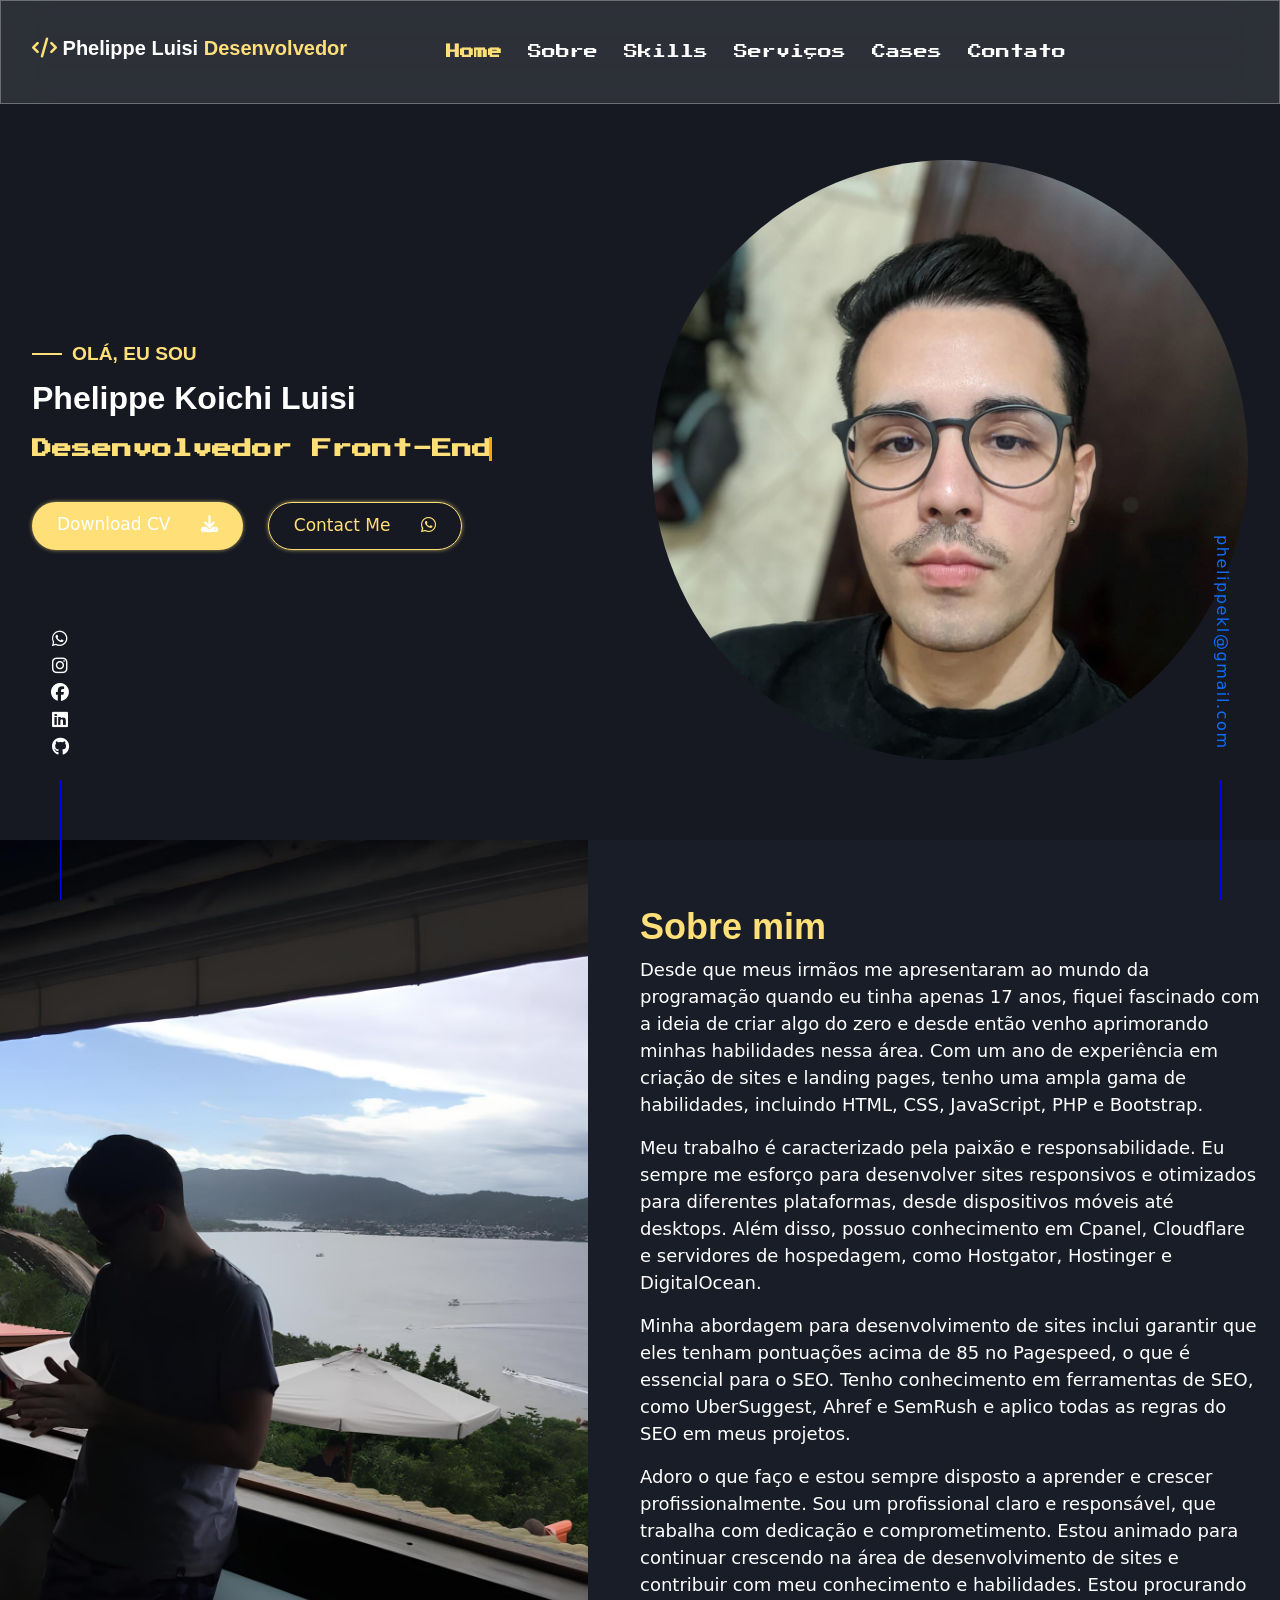
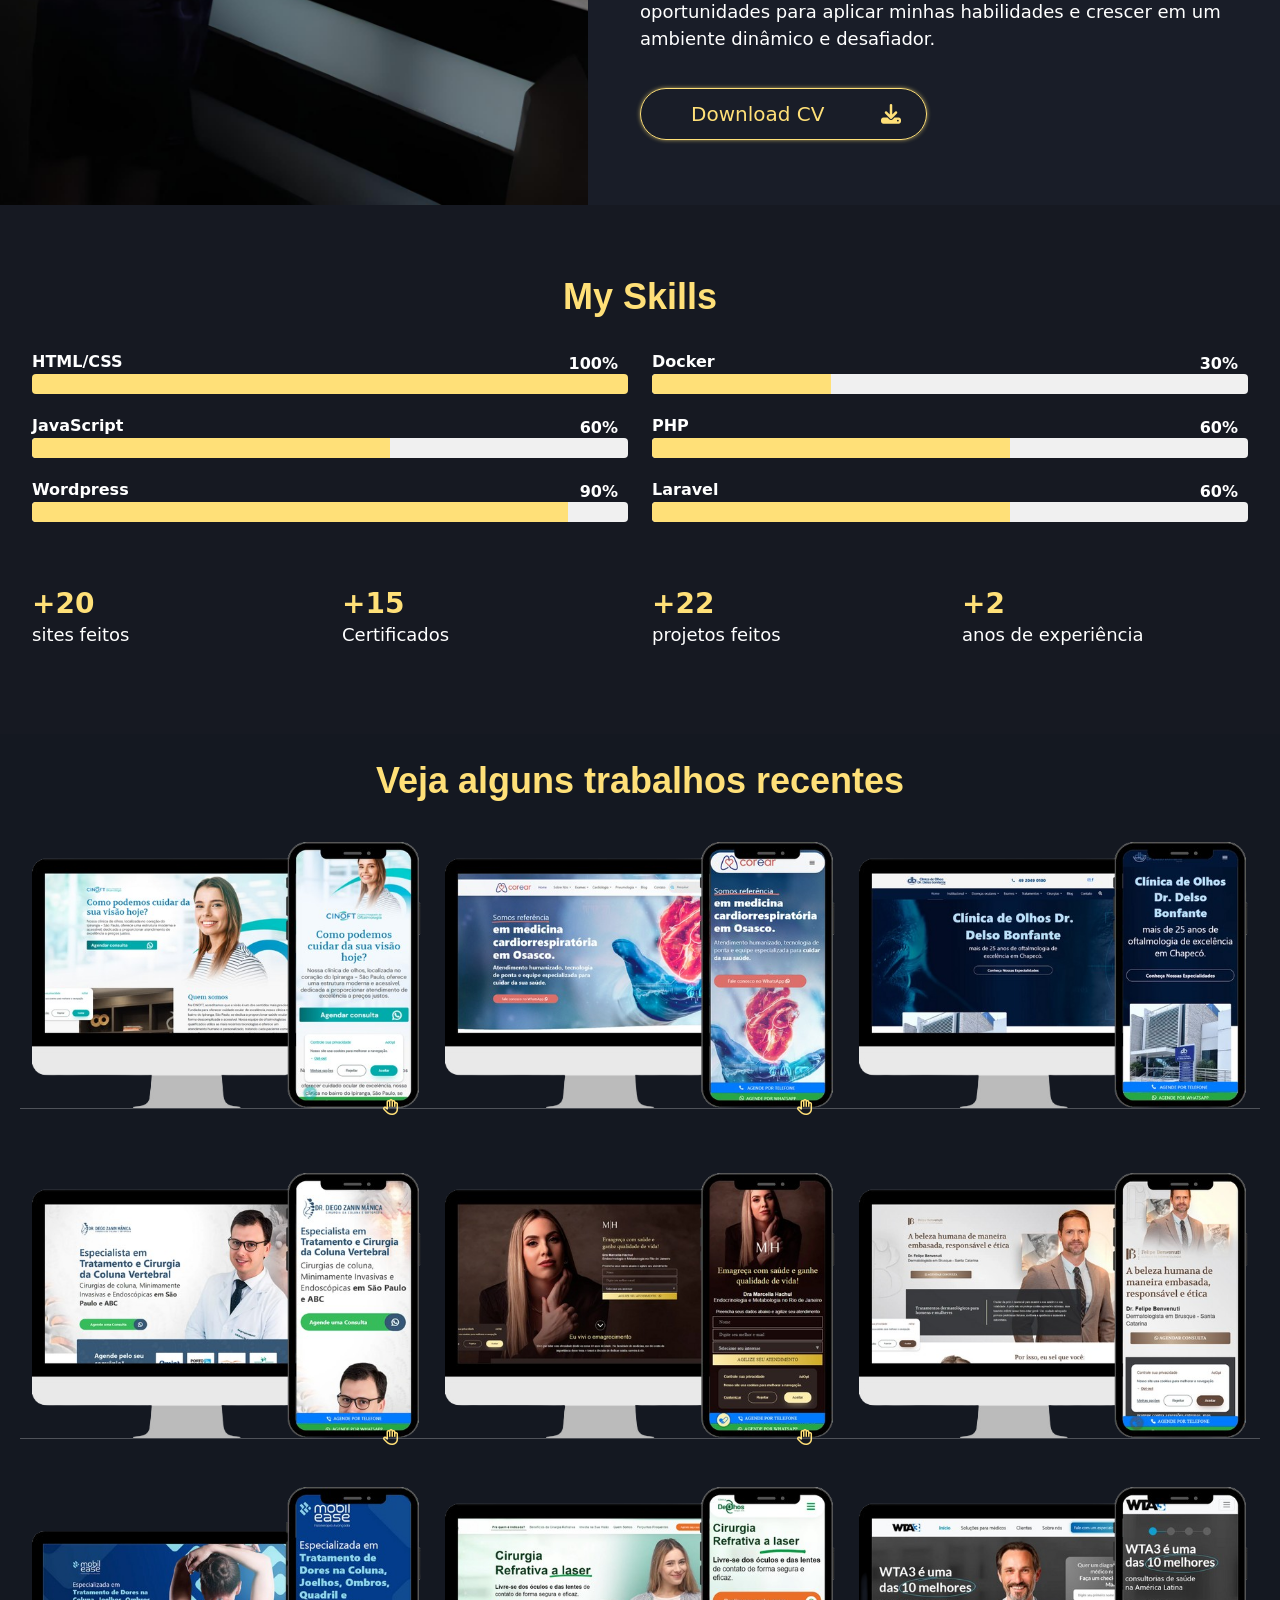
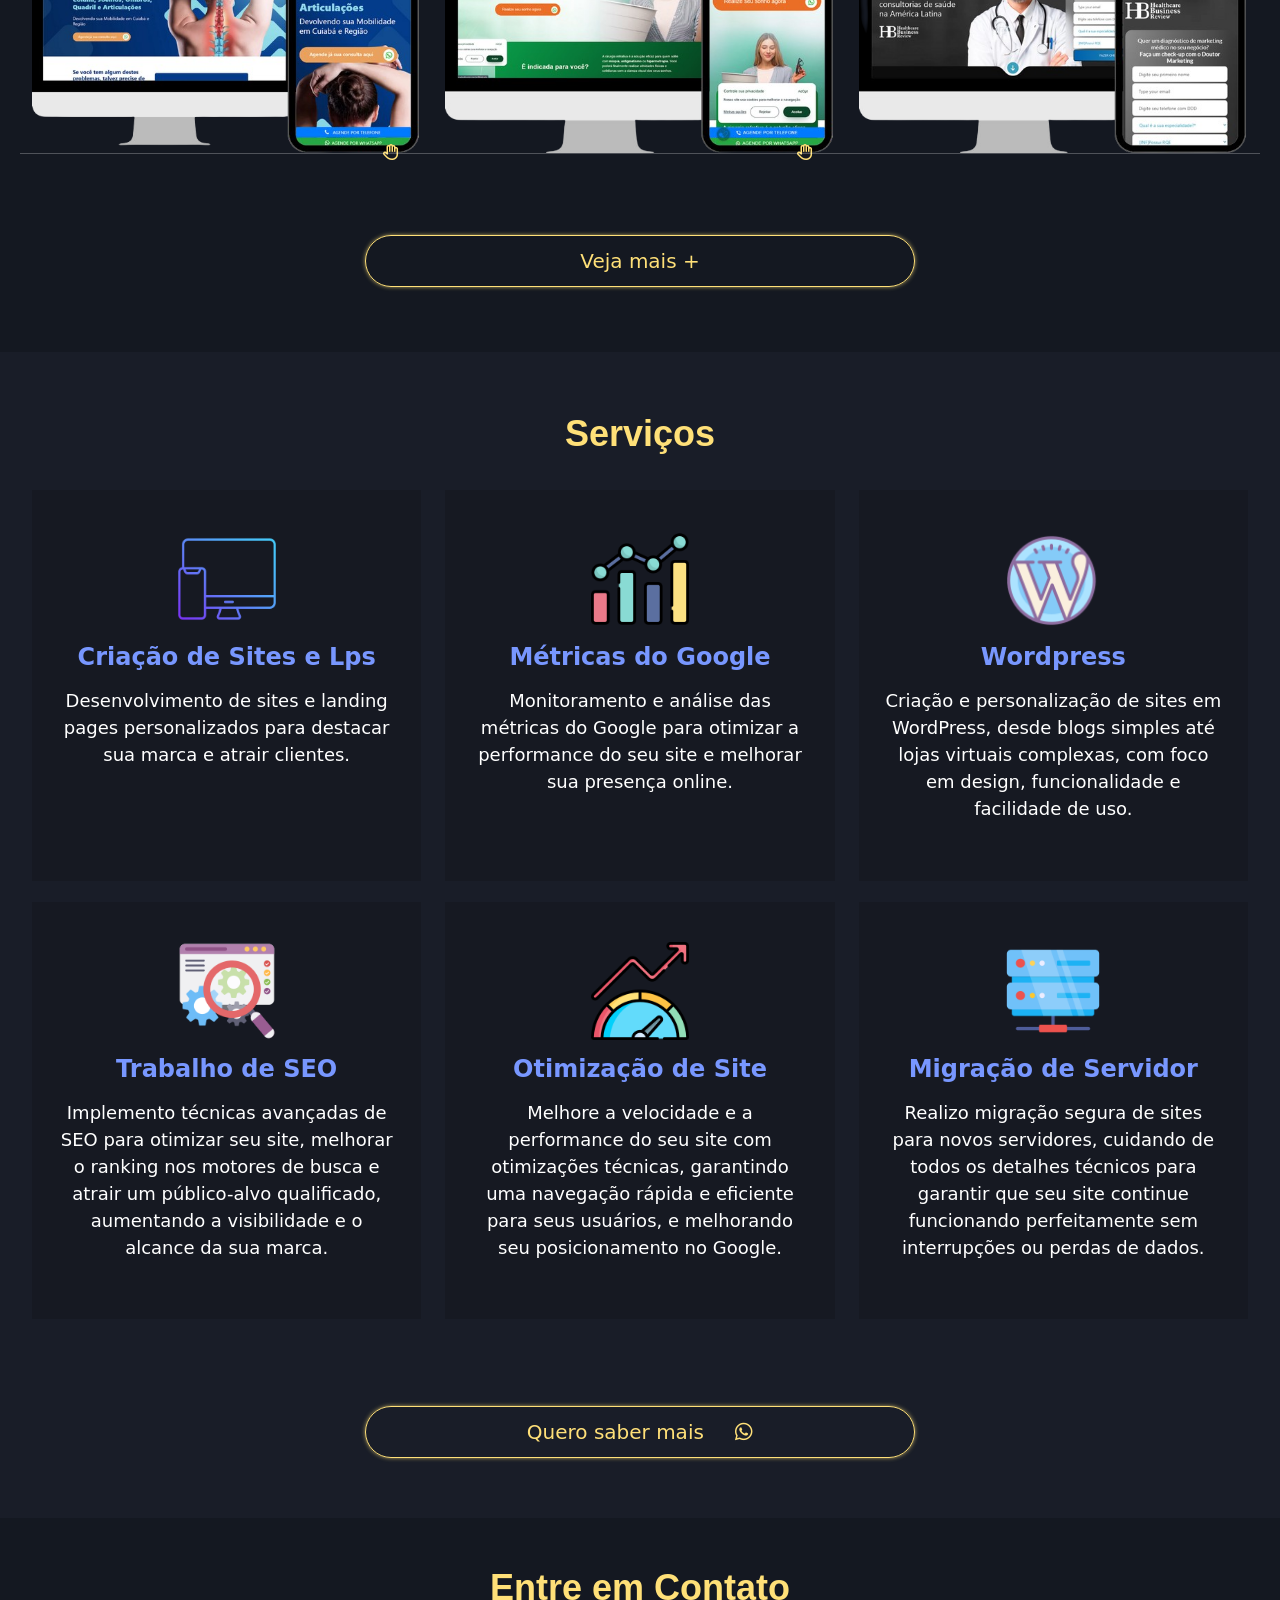
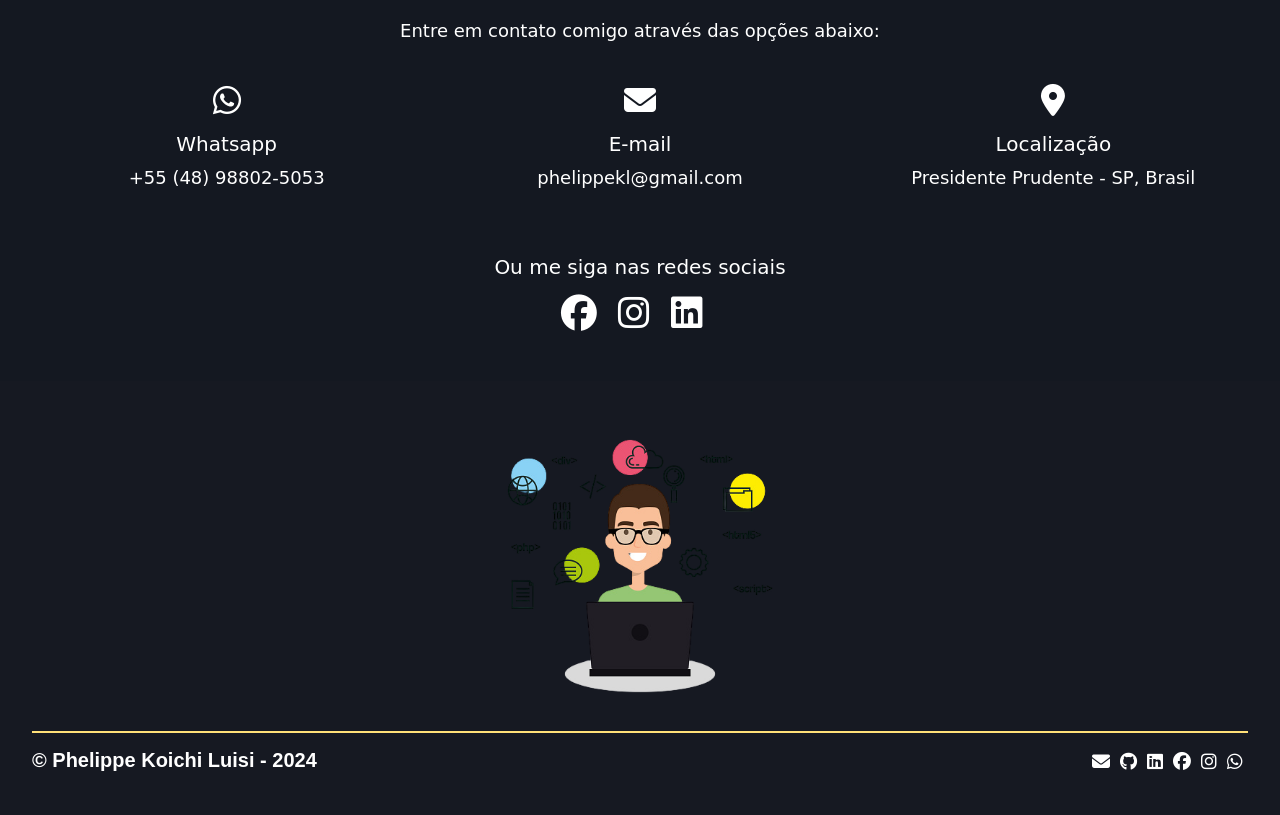
==== commit c41832d1: "Update index.html" ====
--- a/index.html
+++ b/index.html
@@ -42,13 +42,13 @@
     <link rel="stylesheet" href="https://cdnjs.cloudflare.com/ajax/libs/OwlCarousel2/2.3.4/assets/owl.theme.default.min.css">
 
     <!-- Bootstrap CSS -->
-    <link rel="stylesheet" type="text/css" href="/src/bootstrap.css">
+    <link rel="stylesheet" type="text/css" href="./src/bootstrap.css">
 
     <!-- Font Awesome -->
     <link rel="stylesheet" href="https://cdnjs.cloudflare.com/ajax/libs/font-awesome/6.7.2/css/all.min.css" integrity="sha512-Evv84Mr4kqVGRNSgIGL/F/aIDqQb7xQ2vcrdIwxfjThSH8CSR7PBEakCr51Ck+w+/U6swU2Im1vVX0SVk9ABhg==" crossorigin="anonymous" referrerpolicy="no-referrer" />
 
     <!-- CSS -->
-    <link rel="stylesheet" type="text/css" href="/style.css">
+    <link rel="stylesheet" type="text/css" href="./style.css">
 	   
    </head>
    <body>
@@ -118,7 +118,7 @@
             <div class="container">
                 <div class="row">
                     <div class="col-lg-6 col-12 first">
-                        <img src="/img/foto-topo-dois.jpg" class="img-fluid esconde-desktop" alt="Olá, Eu sou Phelippe Koichi Luisi">
+                        <img src="./img/foto-topo-dois.jpg" class="img-fluid esconde-desktop" alt="Olá, Eu sou Phelippe Koichi Luisi">
 
                         <div class="hello-container">
                             <div class="hello-line"></div>
@@ -133,7 +133,7 @@
                         </div>
 
                         <div class="ctas-topo">
-                            <a href="/img/curriculo-phelippe.pdf" download="Curriculo_Phelippe_Luisi" class="cta-topo">
+                            <a href="./img/curriculo-phelippe.pdf" download="Curriculo_Phelippe_Luisi" class="cta-topo">
                                 Download CV
                                 <i class="fas fa-download"></i>
                             </a>
@@ -146,7 +146,7 @@
                     </div>                                   
 
                     <div class="col-lg-6 col-12 esconde-mobile">
-                        <img src="/img/foto-topo-dois.jpg" class="img-fluid" alt="Olá, Eu sou Phelippe Koichi Luisi">
+                        <img src="./img/foto-topo-dois.jpg" class="img-fluid" alt="Olá, Eu sou Phelippe Koichi Luisi">
                     </div>
                 </div>
             </div>
@@ -155,12 +155,12 @@
         <!--Parte 2-->
         <section class="container-fluid bg-parte-2" id="Sobre" data-aos="fade-left">
             <div class="col-lg-6 col-12 esconde-desktop no-padding">
-                <img src="/img/sobre-mim.jpg" class="img-fluid" alt="Olá, Eu sou Phelippe Koichi Luisi">
+                <img src="./img/sobre-mim.jpg" class="img-fluid" alt="Olá, Eu sou Phelippe Koichi Luisi">
             </div>
             <div class="container">
                 <div class="row">
                     <div class="col-lg-6 col-12 esconde-mobile">
-                        <img src="/img/sobre-mim.jpg" class="img-fluid" alt="Olá, Eu sou Phelippe Koichi Luisi">
+                        <img src="./img/sobre-mim.jpg" class="img-fluid" alt="Olá, Eu sou Phelippe Koichi Luisi">
                     </div>
 
                     <div class="col-lg-6 col-12">
@@ -174,7 +174,7 @@
 
                         <p>Adoro o que faço e estou sempre disposto a aprender e crescer profissionalmente. Sou um profissional claro e responsável, que trabalha com dedicação e comprometimento. Estou animado para continuar crescendo na área de desenvolvimento de sites e contribuir com meu conhecimento e habilidades. Estou procurando oportunidades para aplicar minhas habilidades e crescer em um ambiente dinâmico e desafiador.</p>
 
-                        <a href="/img/curriculo-phelippe.pdf" download="Curriculo_Phelippe_Luisi" class="cta-padrao">
+                        <a href="./img/curriculo-phelippe.pdf" download="Curriculo_Phelippe_Luisi" class="cta-padrao">
                             Download CV
                             <i class="fas fa-download"></i>
                         </a>
@@ -277,21 +277,21 @@
                     </div>
 
                     <div class="col-lg-4 col-12">
-                        <a href="https://cinoft.com.br/" target="_blank"><img src="/img/site-cinoft.png" class="img-fluid" alt="Site feito para o Cliente"></a>
-                        <div class="hand-container">
-                            <i class="fa-regular fa-hand"></i>
-                        </div>
-                    </div>
-
-                    <div class="col-lg-4 col-12">
-                        <a href="https://corear.com.br/" target="_blank"><img src="/img/site-cor-e-ar-rmv-bg.png" class="img-fluid" alt="Site feito para o Cliente..."></a>
-                        <div class="hand-container">
-                            <i class="fa-regular fa-hand"></i>
-                        </div>
-                    </div>
-
-                    <div class="col-lg-4 col-12">
-                        <a href="http://clinicabonfante.com.br/" target="_blank"><img src="/img/site-dr-delso-mtg-rmv-bg.png" class="img-fluid" alt="Site feito para o Cliente..."></a>
+                        <a href="https://cinoft.com.br/" target="_blank"><img src="./img/site-cinoft.png" class="img-fluid" alt="Site feito para o Cliente"></a>
+                        <div class="hand-container">
+                            <i class="fa-regular fa-hand"></i>
+                        </div>
+                    </div>
+
+                    <div class="col-lg-4 col-12">
+                        <a href="https://corear.com.br/" target="_blank"><img src="./img/site-cor-e-ar-rmv-bg.png" class="img-fluid" alt="Site feito para o Cliente..."></a>
+                        <div class="hand-container">
+                            <i class="fa-regular fa-hand"></i>
+                        </div>
+                    </div>
+
+                    <div class="col-lg-4 col-12">
+                        <a href="http://clinicabonfante.com.br/" target="_blank"><img src="./img/site-dr-delso-mtg-rmv-bg.png" class="img-fluid" alt="Site feito para o Cliente..."></a>
                         <div class="hand-container">
                             <i class="fa-regular fa-hand"></i>
                         </div>
@@ -301,21 +301,21 @@
 
                     <!--Coluna 2-->
                     <div class=" col-lg-4 col-12 mt-5">
-                        <a href="https://coluna.drdiegozanin.com.br/"><img src="/img/site-dr-diego-rmv-bg.png" class="img-fluid" alt="Site feito para o Cliente..."></a>
+                        <a href="https://coluna.drdiegozanin.com.br/"><img src="./img/site-dr-diego-rmv-bg.png" class="img-fluid" alt="Site feito para o Cliente..."></a>
                         <div class="hand-container">
                             <i class="fa-regular fa-hand"></i>
                         </div>
                     </div>
 
                     <div class="col-lg-4 col-12 mt-5">
-                        <a href="http://lp.dramarcellahachul.com.br/" target="_blank"><img src="/img/site-dra-marcella-.png" class="img-fluid" alt="Site feito para o Cliente..."></a>
+                        <a href="http://lp.dramarcellahachul.com.br/" target="_blank"><img src="./img/site-dra-marcella-.png" class="img-fluid" alt="Site feito para o Cliente..."></a>
                         <div class="hand-container">
                             <i class="fa-regular fa-hand"></i>
                         </div>
                     </div>
 
                     <div class="col-lg-4 col-12 mt-5">
-                        <a href="http://lp.felipebenvenuti.com.br/"><img src="/img/site-felipe-mtg-rmv-bg.png" class="img-fluid" alt="Site feito para o Cliente..."></a>
+                        <a href="http://lp.felipebenvenuti.com.br/"><img src="./img/site-felipe-mtg-rmv-bg.png" class="img-fluid" alt="Site feito para o Cliente..."></a>
                         <div class="hand-container">
                             <i class="fa-regular fa-hand"></i>
                         </div>
@@ -325,21 +325,21 @@
 
                     <!--Coluna 3-->
                     <div class="col-lg-4 col-12">
-                        <a href="http://mobilease.com.br/" target="_blank"><img src="/img/site-mobilease-remove-bg.png" class="img-fluid" alt="Site feito para o Cliente..."></a>
-                        <div class="hand-container">
-                            <i class="fa-regular fa-hand"></i>
-                        </div>
-                    </div>
-
-                    <div class="col-lg-4 col-12">
-                        <a href="https://cirurgiarefrativa.drmatheusvieira.com.br/" target="_blank"><img src="/img/site-refrativa-mtg-rmv-bg.png" class="img-fluid" alt="Site feito para o Cliente Dr. Matheus Vieira"></a>
-                        <div class="hand-container">
-                            <i class="fa-regular fa-hand"></i>
-                        </div>
-                    </div>
-
-                    <div class="col-lg-4 col-12">
-                        <img src="/img/site-wta3-rmv-bg.png" class="img-fluid" alt="Site feito para o Cliente...">
+                        <a href="http://mobilease.com.br/" target="_blank"><img src="./img/site-mobilease-remove-bg.png" class="img-fluid" alt="Site feito para o Cliente..."></a>
+                        <div class="hand-container">
+                            <i class="fa-regular fa-hand"></i>
+                        </div>
+                    </div>
+
+                    <div class="col-lg-4 col-12">
+                        <a href="https://cirurgiarefrativa.drmatheusvieira.com.br/" target="_blank"><img src="./img/site-refrativa-mtg-rmv-bg.png" class="img-fluid" alt="Site feito para o Cliente Dr. Matheus Vieira"></a>
+                        <div class="hand-container">
+                            <i class="fa-regular fa-hand"></i>
+                        </div>
+                    </div>
+
+                    <div class="col-lg-4 col-12">
+                        <img src="./img/site-wta3-rmv-bg.png" class="img-fluid" alt="Site feito para o Cliente...">
                         <div class="hand-container">
                             <i class="fa-regular fa-hand"></i>
                         </div>
@@ -367,7 +367,7 @@
 
                     <div class="col-lg-4 col-12">
                         <div class="card-parte-5 centraliza mb-4">
-                            <img src="/img/sites-mobile.png" class="img-fluid" alt="">
+                            <img src="./img/sites-mobile.png" class="img-fluid" alt="">
                             <h3>Criação de Sites e Lps</h3>
                             <p>Desenvolvimento de sites e landing pages personalizados para destacar sua marca e atrair clientes.</p>
                         </div>
@@ -375,7 +375,7 @@
                     
                     <div class="col-lg-4 col-12">
                         <div class="card-parte-5 centraliza mb-4">
-                            <img src="/img/metricas.png" alt="Métricas do Google">
+                            <img src="./img/metricas.png" alt="Métricas do Google">
                             <h3>Métricas do Google</h3>
                             <p>Monitoramento e análise das métricas do Google para otimizar a performance do seu site e melhorar sua presença online.</p>
                         </div>
@@ -383,7 +383,7 @@
                     
                     <div class="col-lg-4 col-12">
                         <div class="card-parte-5 centraliza mb-4">
-                            <img src="/img/icone-wordpress.png" class="img-fluid" alt="">
+                            <img src="./img/icone-wordpress.png" class="img-fluid" alt="">
                             <h3>Wordpress</h3>
                             <p>Criação e personalização de sites em WordPress, desde blogs simples até lojas virtuais complexas, com foco em design, funcionalidade e facilidade de uso.</p>
                         </div>
@@ -392,7 +392,7 @@
                     <!--Coluna 2-->
                     <div class="col-lg-4 col-12">
                         <div class="card-parte-5 centraliza">
-                            <img src="/img/trabalho-seo.png" class="img-fluid" alt="Trabalho de SEO">
+                            <img src="./img/trabalho-seo.png" class="img-fluid" alt="Trabalho de SEO">
                             <h3>Trabalho de SEO</h3>
                             <p>Implemento técnicas avançadas de SEO para otimizar seu site, melhorar o ranking nos motores de busca e atrair um público-alvo qualificado, aumentando a visibilidade e o alcance da sua marca.</p>
                         </div>
@@ -400,7 +400,7 @@
                     
                     <div class="col-lg-4 col-12">
                         <div class="card-parte-5 centraliza mb-4">
-                            <img src="/img/pagespeed.png" class="img-fluid" alt="Otimização de Site">
+                            <img src="./img/pagespeed.png" class="img-fluid" alt="Otimização de Site">
                             <h3>Otimização de Site</h3>
                             <p>Melhore a velocidade e a performance do seu site com otimizações técnicas, garantindo uma navegação rápida e eficiente para seus usuários, e melhorando seu posicionamento no Google.</p>
                         </div>
@@ -408,7 +408,7 @@
                     
                     <div class="col-lg-4 col-12">
                         <div class="card-parte-5 centraliza">
-                            <img src="/img/servidor.png" class="img-fluid" alt="">
+                            <img src="./img/servidor.png" class="img-fluid" alt="">
                             <h3>Migração de Servidor</h3>
                             <p>Realizo migração segura de sites para novos servidores, cuidando de todos os detalhes técnicos para garantir que seu site continue funcionando perfeitamente sem interrupções ou perdas de dados.</p>
                         </div>
@@ -536,7 +536,7 @@
         });*/
     </script>
       
-    <script src="/src/script.js"></script>
+    <script src="./src/script.js"></script>
     <script src="https://code.jquery.com/jquery-3.6.0.min.js"></script>
     <script src="https://cdn.jsdelivr.net/npm/bootstrap@5.2.0/dist/js/bootstrap.bundle.min.js"></script>
     <script src="https://cdn.jsdelivr.net/npm/popper.js@1.16.1/dist/umd/popper.min.js" integrity="sha384-9/reFTGAW83EW2RDu2S0VKaIzap3H66lZH81PoYlFhbGU+6BZp6G7niu735Sk7lN" crossorigin="anonymous"></script>
